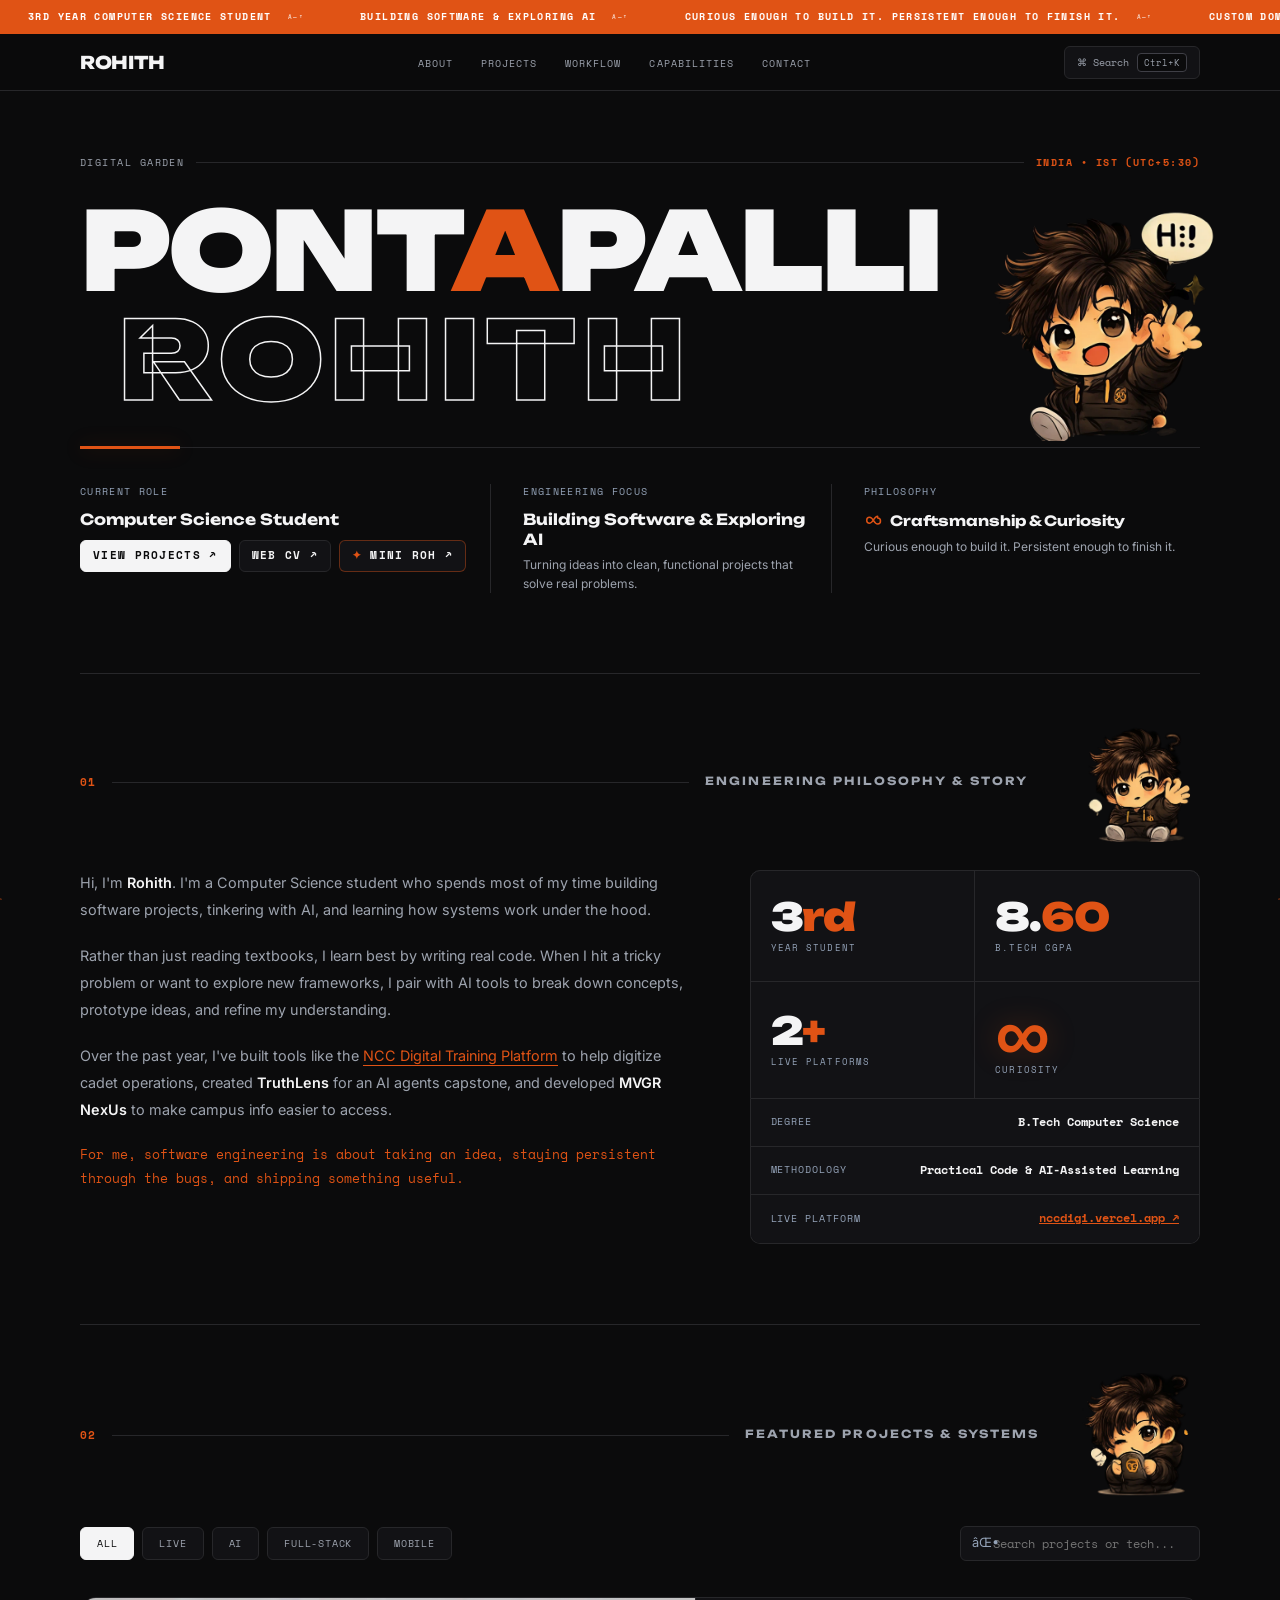
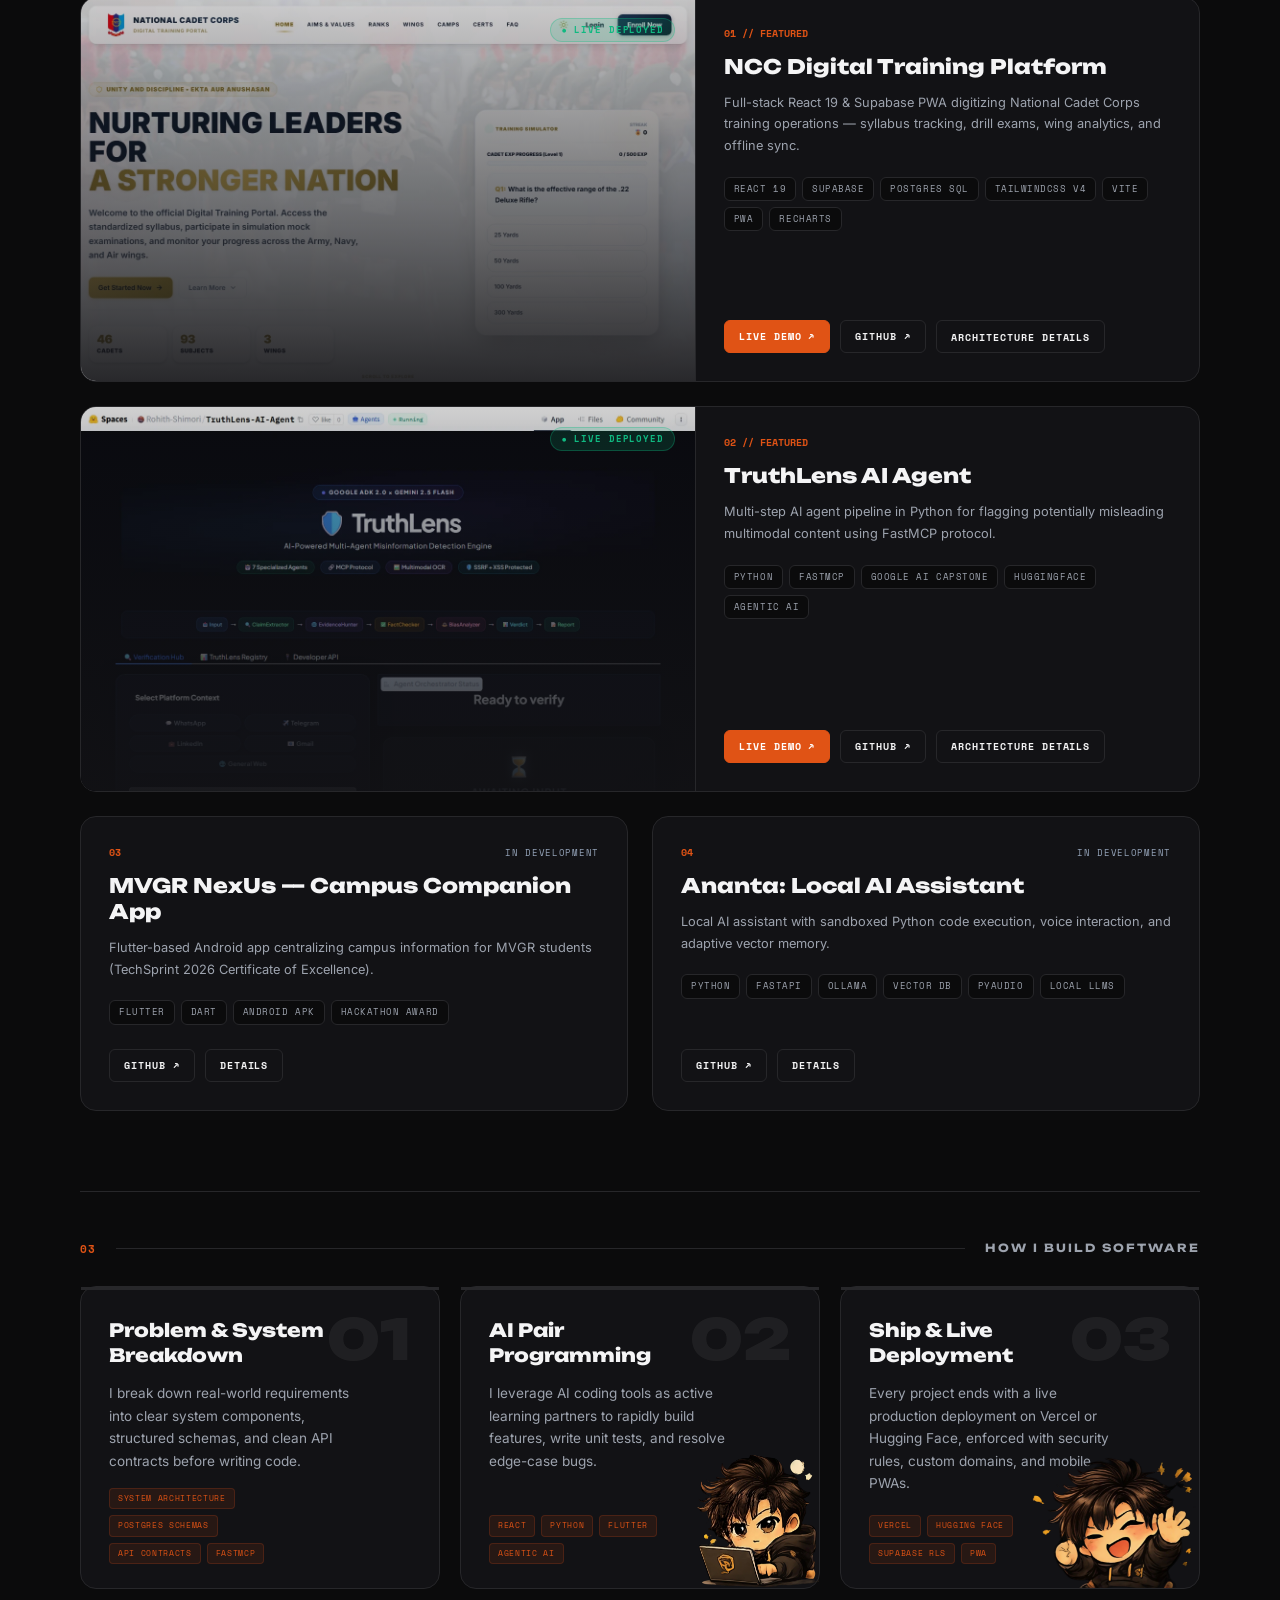
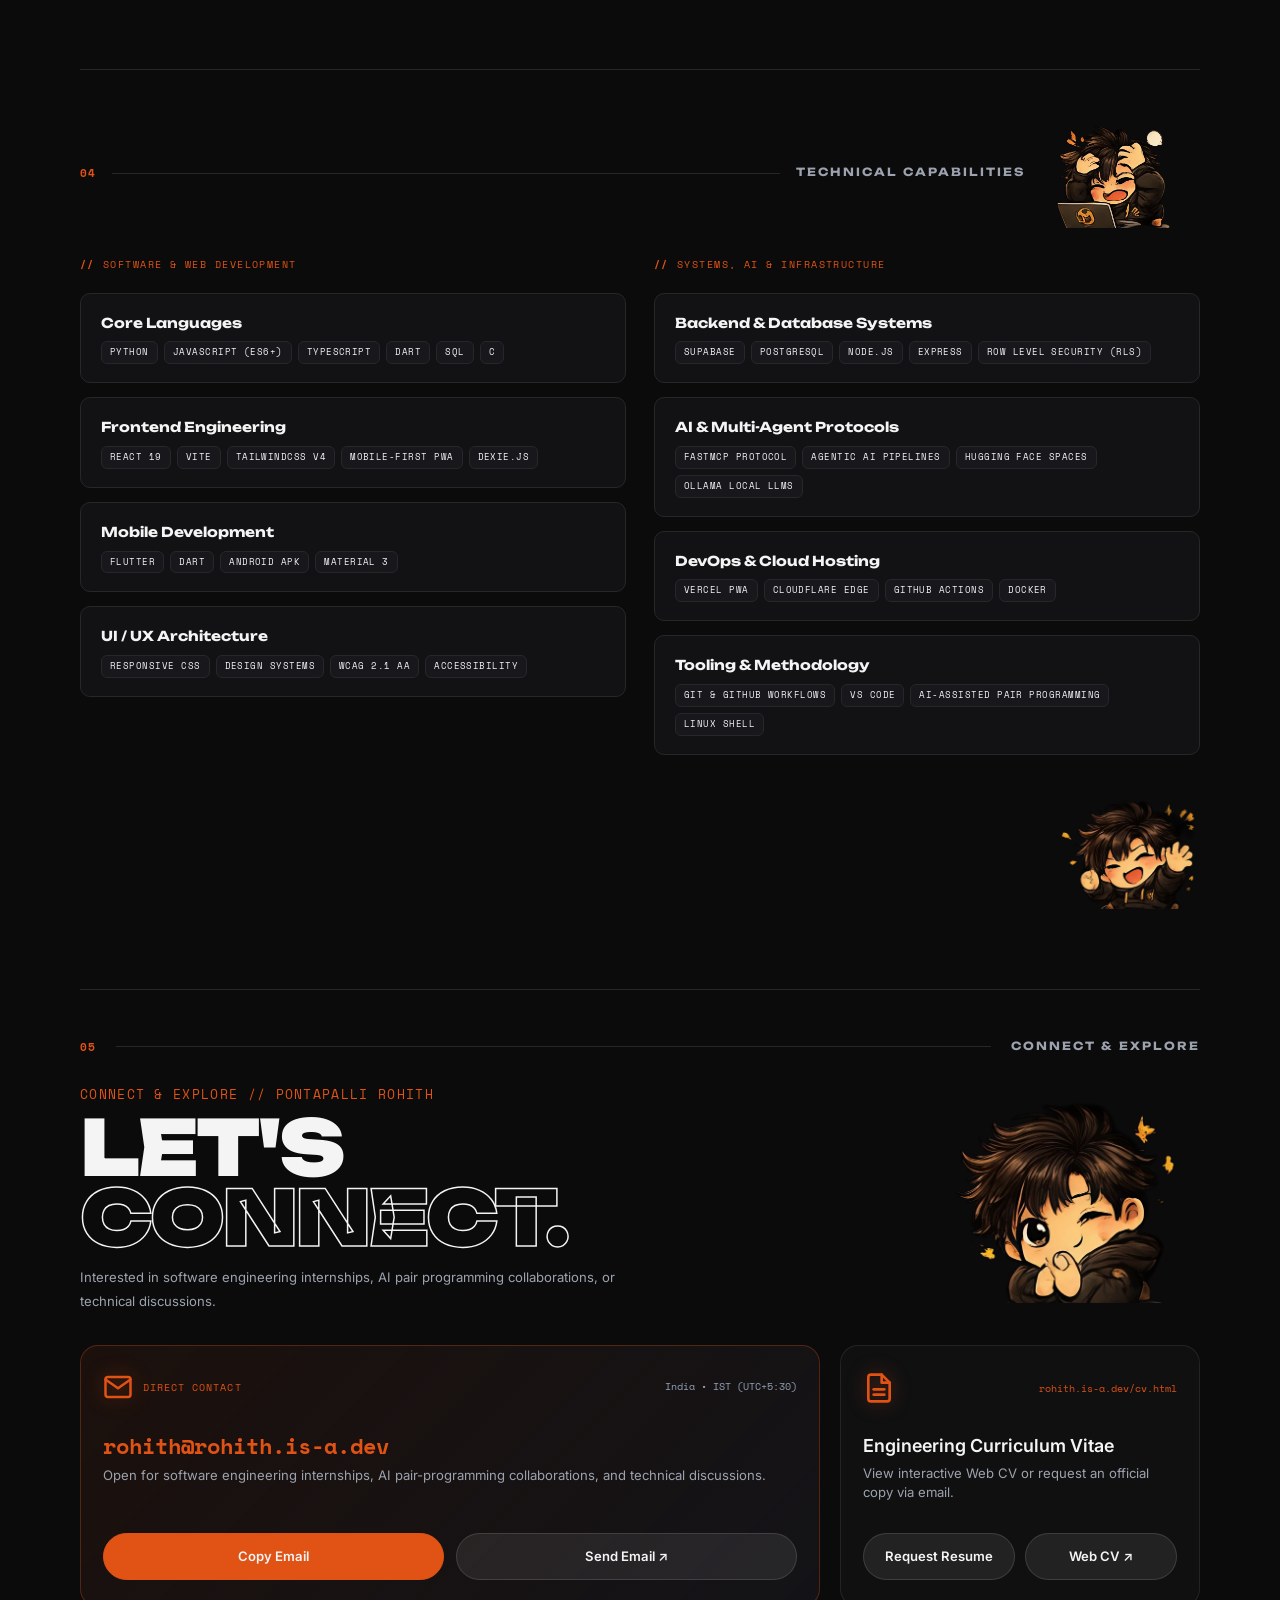
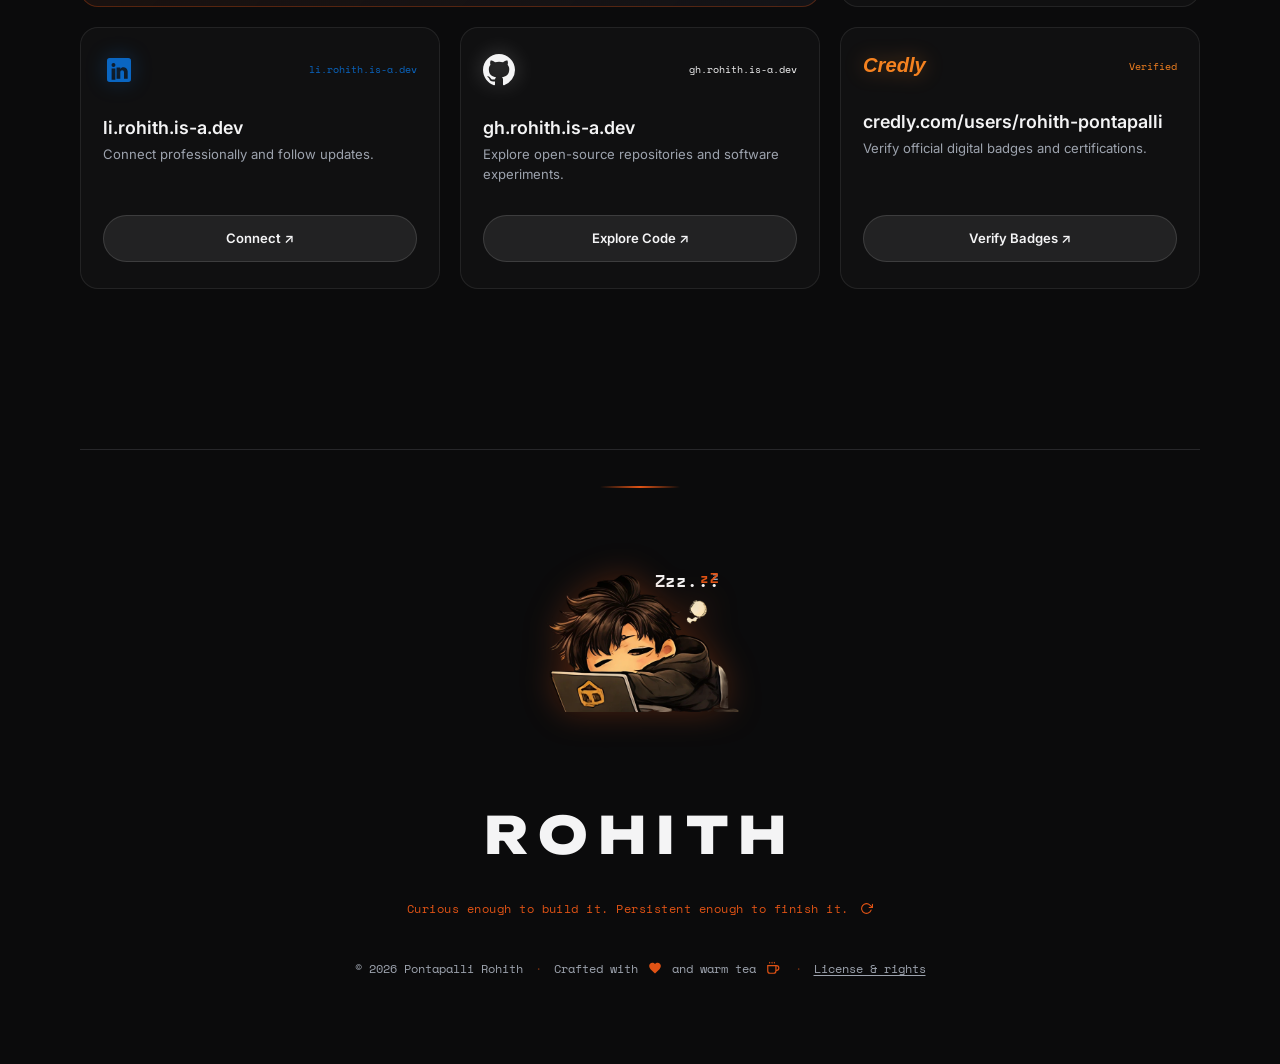
==== index.html @ 211b13d9 "feat(ui): redesign command palette with Mini Roh branding and move AI to dedicated page - Completely" ====
<!DOCTYPE html>
<html lang="en">
<!-- SPDX-License-Identifier: GPL-3.0-or-later -->

<head>
  <meta charset="UTF-8">
  <meta name="viewport" content="width=device-width,initial-scale=1.0">
  <title>Pontapalli Rohith | Software Projects, AI Experiments, and Portfolio</title>
  <meta name="description"
    content="Official portfolio of Pontapalli Rohith featuring software engineering projects, AI experiments, technical workflow, and contact details.">
  <meta name="google-site-verification" content="tt2Q3agziCFtHhbkxJeJkHTHPEvtUf4WTbdHN4Mv_2o" />
  <meta name="author" content="Pontapalli Rohith">
  <meta name="robots" content="index,follow,max-image-preview:large">
  <link rel="canonical" href="https://rohith.is-a.dev/">
  <link rel="alternate" hreflang="en" href="https://rohith.is-a.dev/">
  
  <!-- Open Graph / Social & Search SEO -->
  <meta property="og:type" content="website">
  <meta property="og:url" content="https://rohith.is-a.dev/">
  <meta property="og:title" content="Pontapalli Rohith | Software Projects, AI Experiments, and Portfolio">
  <meta property="og:description" content="Official portfolio of Pontapalli Rohith featuring software engineering projects, AI experiments, technical workflow, and contact details.">
  <meta property="og:image" content="https://rohith.is-a.dev/mascot_wave.png">
  <meta property="og:image:alt" content="Pontapalli Rohith Mascot Waving">
  <meta property="og:image:type" content="image/png">
  <meta property="og:image:secure_url" content="https://rohith.is-a.dev/mascot_wave.png">
  <meta property="og:locale" content="en_US">
  <meta property="og:site_name" content="Pontapalli Rohith">
  <meta name="theme-color" content="#121215">

  <!-- Twitter Card Metadata -->
  <meta name="twitter:card" content="summary_large_image">
  <meta name="twitter:title" content="Pontapalli Rohith | Software Projects, AI Experiments, and Portfolio">
  <meta name="twitter:description" content="Official portfolio of Pontapalli Rohith featuring software engineering projects, AI experiments, technical workflow, and contact details.">
  <meta name="twitter:url" content="https://rohith.is-a.dev/">
  <meta name="twitter:image" content="https://rohith.is-a.dev/mascot_wave.png">
  <meta name="twitter:image:alt" content="Pontapalli Rohith Mascot Waving">

  <!-- Favicons & Touch Icons for Google Search & Browsers -->
  <link rel="shortcut icon" href="https://rohith.is-a.dev/favicon.ico">
  <link rel="icon" type="image/x-icon" href="https://rohith.is-a.dev/favicon.ico">
  <link rel="icon" type="image/png" sizes="48x48" href="https://rohith.is-a.dev/favicon-48x48.png">
  <link rel="icon" type="image/png" sizes="192x192" href="https://rohith.is-a.dev/favicon-192x192.png">
  <link rel="apple-touch-icon" sizes="180x180" href="https://rohith.is-a.dev/favicon-192x192.png">

  <!-- Schema.org JSON-LD WebSite Structured Data for Google Site Name Header -->
  <script type="application/ld+json">
  {
    "@context": "https://schema.org",
    "@type": "WebSite",
    "name": "Pontapalli Rohith",
    "alternateName": ["Rohith", "rohith.is-a.dev", "Rohith Shimori"],
    "url": "https://rohith.is-a.dev/",
    "description": "Official portfolio of Pontapalli Rohith featuring software engineering projects, AI experiments, technical workflow, and contact details.",
    "inLanguage": "en"
  }
  </script>

  <!-- Schema.org JSON-LD Structured Data for Person -->
  <script type="application/ld+json">
  {
    "@context": "https://schema.org",
    "@type": "Person",
    "name": "Pontapalli Rohith",
    "alternateName": ["Rohith", "rohith.is-a.dev", "Rohith Shimori"],
    "url": "https://rohith.is-a.dev/",
    "description": "Computer Science student building software projects, AI experiments, and practical engineering workflows.",
    "image": "https://rohith.is-a.dev/mascot_wave.png",
    "jobTitle": "Computer Science Student",
    "knowsAbout": ["Computer Science", "Artificial Intelligence", "Full-Stack Web Development", "React", "Flutter", "Python"],
    "sameAs": [
      "https://github.com/Rohith-Shimori",
      "https://in.linkedin.com/in/pontapalli-rohith",
      "https://www.credly.com/users/rohith-pontapalli"
    ]
  }
  </script>
  <script type="application/ld+json">
  {
    "@context": "https://schema.org",
    "@type": "WebPage",
    "name": "Pontapalli Rohith Portfolio",
    "url": "https://rohith.is-a.dev/",
    "isPartOf": {
      "@type": "WebSite",
      "url": "https://rohith.is-a.dev/"
    },
    "about": {
      "@type": "Person",
      "name": "Pontapalli Rohith"
    },
    "description": "Portfolio homepage with featured projects, engineering workflow, technical capabilities, and contact links.",
    "inLanguage": "en"
  }
  </script>
  <link rel="icon" type="image/svg+xml"
    href="data:image/svg+xml,%3CSVG xmlns='http://www.w3.org/2000/svg' viewBox='0 0 34 34'%3E%3Crect width='34' height='34' rx='8' fill='%23121215' stroke='%23E05315' stroke-width='1.5'/%3E%3Cpath d='M9 25V9H16.5C18.433 9 20 10.567 20 12.5C20 14.433 18.433 16 16.5 16H9' stroke='%23F4F4F5' stroke-width='2.2' stroke-linecap='round' stroke-linejoin='round'/%3E%3Cpath d='M17 16H21.5C23.433 16 25 17.567 25 19.5C25 21.433 23.433 23 21.5 23H17V25' stroke='%23E05315' stroke-width='2.2' stroke-linecap='round' stroke-linejoin='round'/%3E%3Ccircle cx='24.5' cy='9.5' r='1.5' fill='%23E05315'/%3E%3C/svg%3E">
  <link rel="preconnect" href="https://fonts.googleapis.com">
  <link rel="preconnect" href="https://fonts.gstatic.com" crossorigin>
  <link
    href="https://fonts.googleapis.com/css2?family=Inter:wght@400;600;700&family=Space+Mono:wght@400;700&family=Unbounded:wght@700;800&display=swap"
    rel="stylesheet">
  <link rel="preload" as="image" href="mascot_wave.webp" type="image/webp">
  <link rel="stylesheet" href="css/styles.css">
</head>

<body>

  <!-- MINIMAL LUXURY PRELOADER -->
  <div id="sitePreloader" class="site-preloader" aria-hidden="true">
    <div class="preloader-monolith">
      <div class="preloader-mono-brand">PONTAPALLI ROHITH</div>
      <div class="preloader-laser-track">
        <div class="preloader-laser-bar" id="preloaderBar"></div>
      </div>
      <div class="preloader-mono-stat">
        <span id="preloaderStatusText">SYSTEM INITIALIZING</span>
        <span class="preloader-mono-counter" id="preloaderCounter">00%</span>
      </div>
    </div>
  </div>

  <a href="#main" class="skip-link">Skip to main content</a>
  <canvas id="particles-bg" aria-hidden="true"></canvas>

  <!-- TICKER -->
  <div class="ticker" aria-hidden="true">
    <div class="ticker-track" id="tickerTrack"></div>
  </div>

  <!-- NAV -->
  <nav role="navigation" aria-label="Main navigation">
    <div class="nav-inner">
      <a href="#" class="nav-logo" aria-label="Navigate to top" style="text-decoration:none">
        <span
          style="font-family:var(--display); font-weight:800; font-size:1.1rem; letter-spacing:-0.02em; color:var(--paper)">ROHITH</span>
      </a>
      <ul class="nav-links">
        <li><a href="#about">About</a></li>
        <li><a href="#projects">Projects</a></li>
        <li><a href="#approach">Workflow</a></li>
        <li><a href="#skills">Capabilities</a></li>
        <li><a href="#contact">Contact</a></li>
      </ul>
      <div style="display:flex; align-items:center; gap:8px">
        <button class="cmd-btn" id="cmdToggleBtn" aria-label="Open command palette (Ctrl+K)">
          ⌘ Search <span class="cmd-kbd">Ctrl+K</span>
        </button>
      </div>

    </div>
  </nav>

  <!-- MAIN CONTENT -->
  <main id="main">
    <div class="container">
      <!-- HERO -->
      <section class="hero reveal">
        <div class="hero-tag">
          <span>DIGITAL GARDEN</span>
          <div class="hero-tag-line"></div>
          <span class="hero-tag-end">INDIA • IST (UTC+5:30)</span>
        </div>
        <div class="hero-title-box" style="position:relative">
          <h1 class="hero-main-title">PONT<span class="accent-letter">A</span>PALLI</h1>
          <span class="hero-subtitle-outline">ROHITH</span>
          <!-- ENLARGED ANIMATED MINI ROH MASCOT WITH INTERACTIVE BUBBLE -->
          <div class="mascot-interactive-wrap" style="position:absolute; right:-20px; bottom:-30px; z-index:10">
            <div class="mascot-speech-bubble" id="heroBubble">yo! welcome to my corner of the internet <svg class="b-icon" viewBox="0 0 24 24" fill="none" stroke="var(--accent)" stroke-width="2.2" stroke-linecap="round" stroke-linejoin="round" aria-hidden="true"><path d="M18 11V6a2 2 0 0 0-4 0v5M14 10V4a2 2 0 0 0-4 0v6M10 10.5V3a2 2 0 0 0-4 0v9"/><path d="M18 11a4 4 0 0 1 4 4v2a7 7 0 0 1-7 7h-2a7 7 0 0 1-7-7v-2a4 4 0 0 1 4-4"/></svg></div>
            <img src="mascot_wave.webp" alt="Mini Roh Mascot Waving" class="mascot-interactive" width="235" height="235" loading="eager" fetchpriority="high" style="height:235px; width:auto; animation:floatCute 3.2s ease-in-out infinite" onclick="triggerMascotClick(this, 'heroBubble', 'you clicked me! ask me anything about my code <svg class=\'b-icon\' viewBox=\'0 0 24 24\' fill=\'var(--accent)\' aria-hidden=\'true\'><path d=\'M12 21.35l-1.45-1.32C5.4 15.36 2 12.28 2 8.5 2 5.42 4.42 3 7.5 3c1.74 0 3.41.81 4.5 2.09C13.09 3.81 14.76 3 16.5 3 19.58 3 22 5.42 22 8.5c0 3.78-3.4 6.86-8.55 11.54L12 21.35z\'/></svg>')">
          </div>
        </div>
        <div class="hero-rule"></div>
        <div class="hero-grid">
          <!-- COLUMN 1: CURRENT ROLE & COMPACT 2-CTA HERO ACTIONS -->
          <div class="hero-col" style="display:flex; flex-direction:column; justify-content:space-between">
            <div>
              <div class="hero-col-label">Current Role</div>
              <div class="hero-col-value bold" style="margin-top:4px; font-size:0.95rem; line-height:1.35">Computer Science Student</div>
              <div style="display:flex; align-items:center; gap:8px; margin-top:10px">
                <a href="#projects" class="btn btn-primary" style="padding:6px 12px; font-size:0.68rem; white-space:nowrap; font-weight:700">View Projects ↗</a>
                <a href="cv.html" target="_blank" onclick="window.open('cv.html', 'RohithWebCV'); return false;" class="btn btn-secondary" style="padding:6px 12px; font-size:0.68rem; white-space:nowrap; font-weight:700">Web CV ↗</a>
                <a href="rohith-os.html" class="btn btn-secondary" style="padding:6px 12px; font-size:0.68rem; white-space:nowrap; font-weight:700; border-color:rgba(224,83,21,0.4); color:var(--paper)"><span style="color:var(--accent)">✦</span> Mini Roh ↗</a>
              </div>

            </div>
          </div>

          <!-- COLUMN 2: ENGINEERING FOCUS -->
          <div class="hero-col" style="display:flex; flex-direction:column; justify-content:space-between">
            <div>
              <div class="hero-col-label">Engineering Focus</div>
              <div class="hero-col-value bold" style="margin-top:4px; font-size:0.95rem; line-height:1.35">Building Software &amp; Exploring AI</div>
              <div style="font-size:0.75rem; color:var(--text-muted); margin-top:4px">Turning ideas into clean, functional projects that solve real problems.</div>
            </div>
          </div>

          <!-- COLUMN 3: PHILOSOPHY -->
          <div class="hero-col" style="display:flex; flex-direction:column; justify-content:space-between">
            <div>
              <div class="hero-col-label">Philosophy</div>
              <div style="display:flex; align-items:center; gap:8px; margin-top:4px">
                <svg width="18" height="18" viewBox="0 0 24 24" fill="none" stroke="var(--accent)" stroke-width="2" stroke-linecap="round" stroke-linejoin="round" aria-hidden="true"><path d="M18.178 8c5.096 0 5.096 8 0 8-2.3 0-3.92-2.14-5.36-4.57-1.44-2.43-3.06-4.57-5.36-4.57-5.096 0-5.096 8 0 8 2.3 0 3.92-2.14 5.36-4.57 1.44-2.43 3.06-4.57 5.36-4.57z"/></svg>
                <span style="font-family:var(--display); font-size:0.88rem; font-weight:700; color:var(--paper)">Craftsmanship &amp; Curiosity</span>
              </div>
              <div style="font-size:0.75rem; color:var(--text-muted); line-height:1.45; margin-top:6px">Curious enough to build it. Persistent enough to finish it.</div>
            </div>
          </div>
        </div>
      </section>
    </div>

    <!-- ABOUT SECTION -->
    <div class="container">
      <section id="about">
        <div class="section-head reveal" style="display:flex; align-items:center; justify-content:space-between">
          <div style="display:flex; align-items:center; gap:16px; width:100%">
            <span class="section-num">01</span>
            <div class="section-line"></div>
            <h2 class="section-title">Engineering Philosophy &amp; Story</h2>
          </div>
          <!-- UNBOXED FREE-FLOATING MASCOT: THINKING (INTERACTIVE) -->
          <div class="mascot-interactive-wrap" style="margin-left:16px; flex-shrink:0">
            <div class="mascot-speech-bubble" id="aboutBubble">hmm... how do I make this architecture cleaner? <svg class="b-icon" viewBox="0 0 24 24" fill="none" stroke="var(--accent)" stroke-width="2" stroke-linecap="round" stroke-linejoin="round" aria-hidden="true"><circle cx="12" cy="12" r="10"/><path d="M9.09 9a3 3 0 0 1 5.83 1c0 2-3 3-3 3"/><line x1="12" y1="17" x2="12.01" y2="17"/></svg></div>
            <img src="mascot_thinking.webp" alt="Mini Roh Thinking" class="mascot-interactive" width="120" height="120" loading="lazy" decoding="async"
              style="height:120px; width:auto; animation:floatCute 4s ease-in-out infinite"
              onclick="triggerMascotClick(this, 'aboutBubble', 'wait... I think I just had a breakthrough! <svg class=\'b-icon\' viewBox=\'0 0 24 24\' fill=\'none\' stroke=\'var(--accent)\' stroke-width=\'2\' stroke-linecap=\'round\' stroke-linejoin=\'round\' aria-hidden=\'true\'><path d=\'M9 18h6M10 22h4M15.09 14A6 6 0 0 0 18 9a6 6 0 0 0-12 0 6 6 0 0 0 2.91 5\'/></svg>')">
          </div>
        </div>
        <div class="about-layout">
          <div class="about-bio reveal">
            <p>Hi, I'm <strong>Rohith</strong>. I'm a Computer Science student who spends most of my time building software projects, tinkering with AI, and learning how systems work under the hood.</p>
            <p>Rather than just reading textbooks, I learn best by writing real code. When I hit a tricky problem or want to explore new frameworks, I pair with AI tools to break down concepts, prototype ideas, and refine my understanding.</p>
            <p>Over the past year, I've built tools like the <a href="https://nccdigi.vercel.app" target="_blank" rel="noopener">NCC Digital Training Platform</a> to help digitize cadet operations, created <strong>TruthLens</strong> for an AI agents capstone, and developed <strong>MVGR NexUs</strong> to make campus info easier to access.</p>
            <p style="color:var(--accent); font-family:var(--mono); font-size:0.8rem; margin-top:14px">For me, software engineering is about taking an idea, staying persistent through the bugs, and shipping something useful.</p>
          </div>
          <div class="reveal">
            <div class="stats-card-grid">
              <div class="stat-box">
                <div class="stat-number">3<span class="highlight">rd</span></div>
                <div class="stat-label">Year Student</div>
              </div>
              <div class="stat-box">
                <div class="stat-number">8.<span class="highlight">60</span></div>
                <div class="stat-label">B.Tech CGPA</div>
              </div>
              <div class="stat-box">
                <div class="stat-number">2<span class="highlight">+</span></div>
                <div class="stat-label">Live Platforms</div>
              </div>
              <div class="stat-box">
                <div class="stat-number-infinity">∞</div>
                <div class="stat-label">Curiosity</div>
              </div>
            </div>
            <div class="bio-meta-list">
              <div class="bio-meta-row">
                <span class="bio-meta-key">DEGREE</span>
                <span class="bio-meta-val">B.Tech Computer Science</span>
              </div>
              <div class="bio-meta-row">
                <span class="bio-meta-key">Methodology</span>
                <span class="bio-meta-val">Practical Code &amp; AI-Assisted Learning</span>
              </div>
              <div class="bio-meta-row">
                <span class="bio-meta-key">Live Platform</span>
                <span class="bio-meta-val"><a href="https://nccdigi.vercel.app" target="_blank"
                    rel="noopener">nccdigi.vercel.app ↗</a></span>
              </div>
            </div>
          </div>
        </div>
      </section>
    </div>

    <!-- PROJECTS SECTION -->
    <div class="container">
      <section id="projects">
        <div class="section-head reveal" style="display:flex; align-items:center; justify-content:space-between">
          <div style="display:flex; align-items:center; gap:16px; width:100%">
            <span class="section-num">02</span>
            <div class="section-line"></div>
            <h2 class="section-title">Featured Projects &amp; Systems</h2>
          </div>
          <!-- UNBOXED FREE-FLOATING MASCOT: FOCUS MODE (INTERACTIVE) -->
          <div class="mascot-interactive-wrap" style="flex-shrink:0">
            <div class="mascot-speech-bubble" id="projectsBubble">these projects? yeah, I built those <svg class="b-icon" viewBox="0 0 24 24" fill="none" stroke="var(--accent)" stroke-width="2" stroke-linecap="round" stroke-linejoin="round" aria-hidden="true"><path d="M2 10h20M4 10a4 4 0 0 0 8 0M12 10a4 4 0 0 0 8 0"/><line x1="2" y1="10" x2="4" y2="16"/><line x1="22" y1="10" x2="20" y2="16"/></svg></div>
            <img src="mascot_focus_mode.webp" alt="Mini Roh Focus Mode" class="mascot-interactive" width="125" height="125" loading="lazy" decoding="async"
              style="height:125px; width:auto; animation:floatCute 3.6s ease-in-out infinite"
              onclick="triggerMascotClick(this, 'projectsBubble', 'each one shipped live. no cap. <svg class=\'b-icon\' viewBox=\'0 0 24 24\' fill=\'none\' stroke=\'var(--accent)\' stroke-width=\'2\' stroke-linecap=\'round\' stroke-linejoin=\'round\' aria-hidden=\'true\'><path d=\'M4.5 16.5c-1.5 1.26-2 5-2 5s3.74-.5 5-2c.71-.71.79-1.81.2-2.55L4.5 16.5zM12 15l-3-3m7.5-6.5C18.5 3.5 21 2 21 2s-1.5 2.5-3.5 4.5c-2.3 2.3-5.2 4.2-7 6l-3-3c1.8-1.8 3.7-4.7 6-7z\'/></svg>')">
          </div>
        </div>

        <div class="project-toolbar reveal">
          <div class="filter-pills" id="filterPillsGroup" role="tablist" aria-label="Filter projects"></div>
          <div class="search-box">
            <input type="search" id="projectSearchInput" placeholder="Search projects or tech..."
              aria-label="Search projects">
          </div>
        </div>

        <div class="projects-grid reveal" id="projectsContainer"></div>
        <noscript>
          <div class="projects-grid" aria-label="Project highlights (static fallback)">
            <article class="project-card featured">
              <div class="project-head"><span class="project-type">Featured Project</span></div>
              <h3 class="card-title">NCC Digital Training Platform</h3>
              <p class="card-summary">Progressive web app for cadet attendance, drills, analytics, and operations.</p>
              <div class="card-links">
                <a href="https://nccdigi.vercel.app" target="_blank" rel="noopener noreferrer">Live Demo ↗</a>
              </div>
            </article>
            <article class="project-card">
              <div class="project-head"><span class="project-type">AI Agent Project</span></div>
              <h3 class="card-title">TruthLens</h3>
              <p class="card-summary">FastMCP multi-agent verification assistant for cross-source fact checking.</p>
              <div class="card-links">
                <a href="https://huggingface.co/spaces/Rohith-Shimori/TruthLens-AI-Agent" target="_blank" rel="noopener noreferrer">Live Space ↗</a>
              </div>
            </article>
            <article class="project-card">
              <div class="project-head"><span class="project-type">Mobile App</span></div>
              <h3 class="card-title">MVGR NexUs</h3>
              <p class="card-summary">Flutter app for campus notifications, timetable workflows, and student resources.</p>
              <div class="card-links">
                <a href="https://github.com/Rohith-Shimori/MVGR-NexUs" target="_blank" rel="noopener noreferrer">GitHub ↗</a>
              </div>
            </article>
          </div>
        </noscript>
      </section>
    </div>

    <!-- HOW I BUILD (APPROACH) SECTION -->
    <div class="container">
      <section id="approach">
        <div class="section-head reveal">
          <span class="section-num">03</span>
          <div class="section-line"></div>
          <h2 class="section-title">How I Build Software</h2>
        </div>
        <div class="approach-grid reveal">
          <!-- CARD 01: PROBLEM & SYSTEM BREAKDOWN -->
          <div class="approach-card" style="position:relative; padding:32px 28px 24px; min-height:300px; display:flex; flex-direction:column; justify-content:space-between">
            <div class="approach-num">01</div>
            <div class="approach-content">
              <h3 class="approach-title">Problem &amp; System Breakdown</h3>
              <div class="approach-desc">I break down real-world requirements into clear system components, structured schemas, and clean API contracts before writing code.</div>
            </div>
            <!-- MASCOT ALIGNED 7px OVER RIGHT BORDER WITH BUBBLE -->
            <div class="mascot-interactive-wrap" style="position:absolute; bottom:0; right:-7px; z-index:10">
              <div class="mascot-speech-bubble" id="wf1Bubble" style="bottom:140px; right:10px; left:auto; transform:none">midnight ideas ➔ clean blueprints <svg class="b-icon" viewBox="0 0 24 24" fill="none" stroke="var(--accent)" stroke-width="2" stroke-linecap="round" stroke-linejoin="round" aria-hidden="true"><path d="M12 20h9"/><path d="M16.5 3.5a2.121 2.121 0 0 1 3 3L7 19l-4 1 1-4L16.5 3.5z"/></svg></div>
              <img src="mascot_git_conflict.webp" alt="Mini Roh Architect" class="mascot-interactive" width="145" height="145" loading="lazy" decoding="async" style="height:145px; width:auto; animation:floatCute 3.4s ease-in-out infinite" onclick="triggerMascotClick(this, 'wf1Bubble', 'the schema is perfect. *deletes everything* <svg class=\'b-icon\' viewBox=\'0 0 24 24\' fill=\'none\' stroke=\'var(--accent)\' stroke-width=\'2\' stroke-linecap=\'round\' stroke-linejoin=\'round\' aria-hidden=\'true\'><polyline points=\'3 6 5 6 21 6\'/><path d=\'M19 6v14a2 2 0 0 1-2 2H7a2 2 0 0 1-2-2V6m3 0V4a2 2 0 0 1 2-2h4a2 2 0 0 1 2 2v2\'/></svg>')">
            </div>
            <div class="approach-tags" style="display:flex; flex-wrap:wrap; gap:6px; max-width:58%; margin-top:16px"><span>System Architecture</span><span>Postgres Schemas</span><span>API Contracts</span><span>FastMCP</span></div>
          </div>

          <!-- CARD 02: AI PAIR PROGRAMMING -->
          <div class="approach-card" style="position:relative; padding:32px 28px 24px; min-height:300px; display:flex; flex-direction:column; justify-content:space-between">
            <div class="approach-num">02</div>
            <div class="approach-content">
              <h3 class="approach-title">AI Pair Programming</h3>
              <div class="approach-desc">I leverage AI coding tools as active learning partners to rapidly build features, write unit tests, and resolve edge-case bugs.</div>
            </div>
            <!-- MASCOT ALIGNED AT RIGHT-BOTTOM CORNER WITH BUBBLE -->
            <div class="mascot-interactive-wrap" style="position:absolute; bottom:0; right:0; z-index:10">
              <div class="mascot-speech-bubble" id="wf2Bubble" style="bottom:140px; right:10px; left:auto; transform:none">me &amp; my AI agent ➔ unstoppable team <svg class="b-icon" viewBox="0 0 24 24" fill="none" stroke="var(--accent)" stroke-width="2" stroke-linecap="round" stroke-linejoin="round" aria-hidden="true"><rect x="3" y="11" width="18" height="10" rx="2"/><circle cx="12" cy="5" r="2"/><path d="M12 7v4M8 15h.01M16 15h.01"/></svg></div>
              <img src="mascot_coding.webp" alt="Mini Roh Coding" class="mascot-interactive" width="145" height="145" loading="lazy" decoding="async" style="height:145px; width:auto; animation:floatCute 3.8s ease-in-out infinite" onclick="triggerMascotClick(this, 'wf2Bubble', 'AI wrote 200 lines. I wrote the prompt. teamwork. <svg class=\'b-icon\' viewBox=\'0 0 24 24\' fill=\'var(--accent)\' aria-hidden=\'true\'><polygon points=\'13 2 3 14 12 14 11 22 21 10 12 10 13 2\'/></svg>')">
            </div>
            <div class="approach-tags" style="display:flex; flex-wrap:wrap; gap:6px; max-width:58%; margin-top:16px"><span>React</span><span>Python</span><span>Flutter</span><span>Agentic AI</span></div>
          </div>

          <!-- CARD 03: SHIP & LIVE DEPLOYMENT -->
          <div class="approach-card" style="position:relative; padding:32px 28px 24px; min-height:300px; display:flex; flex-direction:column; justify-content:space-between">
            <div class="approach-num">03</div>
            <div class="approach-content">
              <h3 class="approach-title">Ship &amp; Live Deployment</h3>
              <div class="approach-desc">Every project ends with a live production deployment on Vercel or Hugging Face, enforced with security rules, custom domains, and mobile PWAs.</div>
            </div>
            <!-- MASCOT ALIGNED AT RIGHT-BOTTOM CORNER WITH BUBBLE -->
            <div class="mascot-interactive-wrap" style="position:absolute; bottom:0; right:0; z-index:10">
              <div class="mascot-speech-bubble" id="wf3Bubble" style="bottom:140px; right:10px; left:auto; transform:none">git push ➔ deployed ➔ me happy <svg class="b-icon" viewBox="0 0 24 24" fill="none" stroke="var(--accent)" stroke-width="2.5" aria-hidden="true"><polyline points="20 6 9 17 4 12"/></svg></div>
              <img src="mascot_deploy_success.webp" alt="Mini Roh Deploy Success" class="mascot-interactive" width="145" height="145" loading="lazy" decoding="async" style="height:145px; width:auto; animation:floatCute 3.2s ease-in-out infinite" onclick="triggerMascotClick(this, 'wf3Bubble', 'SHIP IT! *slams deploy button* <svg class=\'b-icon\' viewBox=\'0 0 24 24\' fill=\'var(--accent)\' aria-hidden=\'true\'><path d=\'M12 23c-4.97 0-9-3.58-9-8 0-4.06 3.02-7.5 7-9.5 0 2 2 3.5 3 4 1.5-2.5 1-6 1-6s4 3 4 8c0 1.5-.5 3-1.5 4.5-.5-1.5-1.5-2.5-2.5-3 0 2-1 3.5-2 4z\'/></svg>')">
            </div>
            <div class="approach-tags" style="display:flex; flex-wrap:wrap; gap:6px; max-width:58%; margin-top:16px"><span>Vercel</span><span>Hugging Face</span><span>Supabase RLS</span><span>PWA</span></div>
          </div>
        </div>
      </section>
    </div>

    <!-- SKILLS SECTION -->
    <div class="container">
      <section id="skills">
        <div class="section-head reveal" style="position:relative; display:flex; align-items:center; justify-content:space-between">
          <div style="display:flex; align-items:center; gap:16px; flex:1">
            <span class="section-num">04</span>
            <div class="section-line"></div>
            <h2 class="section-title">Technical Capabilities</h2>
          </div>
          <!-- UNIQUE MASCOT FOR TECHNICAL CAPABILITIES (INTERACTIVE) -->
          <div class="mascot-interactive-wrap" style="flex-shrink:0">
            <div class="mascot-speech-bubble" id="capaBubble">why is there a semicolon missing on line 847... <svg class="b-icon" viewBox="0 0 24 24" fill="none" stroke="var(--accent)" stroke-width="2" stroke-linecap="round" stroke-linejoin="round" aria-hidden="true"><rect x="8" y="6" width="8" height="14" rx="4"/><line x1="6" y1="18" x2="8" y2="16"/><line x1="18" y1="18" x2="16" y2="16"/><line x1="6" y1="11" x2="8" y2="11"/><line x1="18" y1="11" x2="16" y2="11"/><line x1="6" y1="6" x2="8" y2="8"/><line x1="18" y1="6" x2="16" y2="8"/></svg></div>
            <img src="mascot_compiler_error.webp" alt="Mini Roh Debugging" class="mascot-interactive" width="110" height="110" loading="lazy" decoding="async" style="height:110px; width:auto; animation:floatCute 3.6s ease-in-out infinite" onclick="triggerMascotClick(this, 'capaBubble', 'FOUND IT. it was a comma. a COMMA. <svg class=\'b-icon\' viewBox=\'0 0 24 24\' fill=\'none\' stroke=\'var(--accent)\' stroke-width=\'2\' stroke-linecap=\'round\' stroke-linejoin=\'round\' aria-hidden=\'true\'><path d=\'M14.7 6.3a1 1 0 0 0 0 1.4l1.6 1.6a1 1 0 0 0 1.4 0l3.77-3.77a6 6 0 0 1-7.94 7.94l-6.91 6.91a2.12 2.12 0 0 1-3-3l6.91-6.91a6 6 0 0 1 7.94-7.94l-3.76 3.76z\'/></svg>')">
          </div>
        </div>
        
        <!-- CLEAN 2-COLUMN TECHNICAL CAPABILITIES LAYOUT -->
        <div class="skills-columns">
          <div class="reveal">
            <div class="skills-group-title">Software &amp; Web Development</div>
            <div id="skillsColA"></div>
          </div>
          <div class="reveal">
            <div class="skills-group-title">Systems, AI &amp; Infrastructure</div>
            <div id="skillsColB"></div>
          </div>
        </div>

        <!-- NEW: BUG SQUASHED MASCOT (INTERACTIVE) -->
        <div class="reveal" style="display:flex; justify-content:flex-end; margin-top:20px">
          <div class="mascot-interactive-wrap">
            <div class="mascot-speech-bubble" id="bugFoundBubble">AHA! bug squashed! <svg class="b-icon" viewBox="0 0 24 24" fill="none" stroke="var(--accent)" stroke-width="2" aria-hidden="true"><polyline points="20 6 9 17 4 12"/></svg></div>
            <img src="mascot_bug_found.webp" alt="Mini Roh Bug Squashed" class="mascot-interactive" width="120" height="120" loading="lazy" decoding="async" style="height:120px; width:auto; animation:floatCute 3.4s ease-in-out infinite" onclick="triggerMascotClick(this, 'bugFoundBubble', 'zero bugs remaining in production! <svg class=\'b-icon\' viewBox=\'0 0 24 24\' fill=\'var(--accent)\' aria-hidden=\'true\'><path d=\'M12 23c-4.97 0-9-3.58-9-8 0-4.06 3.02-7.5 7-9.5 0 2 2 3.5 3 4 1.5-2.5 1-6 1-6s4 3 4 8c0 1.5-.5 3-1.5 4.5-.5-1.5-1.5-2.5-2.5-3 0 2-1 3.5-2 4z\'/></svg>')">
          </div>
        </div>
      </section>
    </div>

    <!-- CONTACT SECTION -->
    <div class="container">
      <section id="contact">
        <div class="section-head reveal">
          <span class="section-num">05</span>
          <div class="section-line"></div>
          <h2 class="section-title">Connect &amp; Explore</h2>
        </div>

        <div class="reveal"
          style="display:flex; justify-content:space-between; align-items:center; gap:20px; flex-wrap:wrap; margin-bottom: 32px">
          <div>
            <div
              style="font-family:var(--mono); font-size:0.82rem; color:var(--accent); letter-spacing:0.1em; text-transform:uppercase; margin-bottom:8px">
              Connect &amp; Explore // Pontapalli Rohith</div>
            <h2 class="contact-headline" style="margin-bottom:12px">LET'S<span class="outline">CONNECT.</span></h2>
            <p class="contact-sub" style="max-width:580px; margin-bottom:0">Interested in software engineering
              internships, AI pair programming collaborations, or technical discussions.</p>
          </div>

          <!-- ENLARGED CONNECT MASCOT (INTERACTIVE) -->
          <div class="mascot-interactive-wrap" style="margin-left:auto">
            <div class="mascot-speech-bubble" id="connectBubble">let's build something awesome together! <svg class="b-icon" viewBox="0 0 24 24" fill="none" stroke="var(--accent)" stroke-width="2" stroke-linecap="round" stroke-linejoin="round" aria-hidden="true"><path d="M4 4h16c1.1 0 2 .9 2 2v12c0 1.1-.9 2-2 2H4c-1.1 0-2-.9-2-2V6c0-1.1.9-2 2-2z"/><polyline points="22,6 12,13 2,6"/></svg></div>
            <img id="connectFreeMascot" src="mascot_it_works.webp" alt="Mini Roh Free Mascot" class="mascot-interactive" width="210" height="210" loading="lazy" decoding="async"
              style="height:210px; width:auto; animation:floatCute 3.5s ease-in-out infinite"
              onclick="triggerMascotClick(this, 'connectBubble', 'seriously, hit me up. I don\'t bite <svg class=\'b-icon\' viewBox=\'0 0 24 24\' fill=\'var(--accent)\' aria-hidden=\'true\'><path d=\'M12 21.35l-1.45-1.32C5.4 15.36 2 12.28 2 8.5 2 5.42 4.42 3 7.5 3c1.74 0 3.41.81 4.5 2.09C13.09 3.81 14.76 3 16.5 3 19.58 3 22 5.42 22 8.5c0 3.78-3.4 6.86-8.55 11.54L12 21.35z\'/></svg>')">
          </div>
        </div>

        <!-- EXECUTIVE BENTO GRID CONTACT DECK -->
        <div class="bento-contact-grid reveal">

          <!-- CARD 1: HERO PRIMARY EMAIL & AVAILABILITY TILE (2 SPAN) -->
          <div class="bento-contact-card hero-email-card" tabindex="0" role="button" aria-label="Copy email address to clipboard" onclick="copyEmailToClipboard()" onkeydown="if(event.key==='Enter'||event.key===' '){event.preventDefault();copyEmailToClipboard()}">
            <div class="bento-card-top">
              <div style="display:flex; align-items:center; gap:10px">
                <svg width="30" height="30" viewBox="0 0 24 24" fill="none" stroke="#E05315" stroke-width="2"
                  stroke-linecap="round" stroke-linejoin="round" aria-hidden="true"
                  style="filter:drop-shadow(0 0 10px rgba(224,83,21,0.4))">
                  <path d="M4 4h16c1.1 0 2 .9 2 2v12c0 1.1-.9 2-2 2H4c-1.1 0-2-.9-2-2V6c0-1.1.9-2 2-2z" />
                  <polyline points="22,6 12,13 2,6" />
                </svg>
                <span style="font-family:var(--mono); font-size:0.65rem; color:var(--accent); letter-spacing:0.1em; text-transform:uppercase">Direct Contact</span>
              </div>
              <span style="font-family:var(--mono); font-size:0.62rem; color:var(--text-dim)">India • IST (UTC+5:30)</span>
            </div>
            <div class="bento-card-body">
              <div class="bento-card-title" style="font-size:1.35rem; color:var(--accent); font-family:var(--mono)">rohith@rohith.is-a.dev</div>
              <div class="bento-card-desc">Open for software engineering internships, AI pair-programming collaborations, and technical discussions.</div>
            </div>
            <div style="display:flex; gap:12px; flex-wrap:wrap">
              <button class="bento-pill-btn" id="copyEmailBadgeBtn" type="button"
                style="flex:1; background:var(--accent); border-color:var(--accent); color:var(--paper)"
                onclick="event.stopPropagation(); copyEmailToClipboard()">Copy Email</button>
              <a href="mailto:rohith@rohith.is-a.dev" class="bento-pill-btn" style="flex:1"
                onclick="event.stopPropagation()">Send Email ↗</a>
            </div>
          </div>

          <!-- CARD 2: OFFICIAL RESUME / CV TILE (TOP ROW) -->
          <div class="bento-contact-card resume" tabindex="0" role="button" aria-label="Open Web CV" onclick="window.open('https://rohith.is-a.dev/cv.html','_blank')" onkeydown="if(event.key==='Enter'||event.key===' '){event.preventDefault();window.open('https://rohith.is-a.dev/cv.html','_blank')}">
            <div class="bento-card-top">
              <svg width="32" height="32" viewBox="0 0 24 24" fill="none" stroke="#E05315" stroke-width="2"
                stroke-linecap="round" stroke-linejoin="round" aria-hidden="true" style="filter:drop-shadow(0 0 10px rgba(224,83,21,0.4))">
                <path d="M14 2H6a2 2 0 0 0-2 2v16a2 2 0 0 0 2 2h12a2 2 0 0 0 2-2V8z" />
                <polyline points="14 2 14 8 20 8" />
                <line x1="16" y1="13" x2="8" y2="13" />
                <line x1="16" y1="17" x2="8" y2="17" />
              </svg>
              <span style="font-family:var(--mono); font-size:0.6rem; color:var(--accent)">rohith.is-a.dev/cv.html</span>
            </div>
            <div class="bento-card-body">
              <div class="bento-card-title">Engineering Curriculum Vitae</div>
              <div class="bento-card-desc">View interactive Web CV or request an official copy via email.</div>
            </div>
            <div style="display:flex; gap:10px">
              <a href="mailto:rohith@rohith.is-a.dev?subject=Resume%20Request%20-%20Pontapalli%20Rohith" class="bento-pill-btn"
                style="flex:1" onclick="event.stopPropagation()">Request Resume</a>
              <a href="https://rohith.is-a.dev/cv.html" target="_blank" class="bento-pill-btn"
                style="flex:1"
                onclick="event.stopPropagation(); window.open('https://rohith.is-a.dev/cv.html', 'RohithWebCV'); return false;">Web CV ↗</a>
            </div>
          </div>

          <!-- CARD 3: LINKEDIN TILE -->
          <a href="https://li.rohith.is-a.dev" target="_blank" rel="noopener"
            class="bento-contact-card linkedin" aria-label="Visit LinkedIn profile">
            <div class="bento-card-top">
              <svg width="32" height="32" viewBox="0 0 24 24" fill="#0A66C2" aria-hidden="true"
                style="filter:drop-shadow(0 0 10px rgba(10,102,194,0.4))">
                <path
                  d="M19 3a2 2 0 0 1 2 2v14a2 2 0 0 1-2 2H5a2 2 0 0 1-2-2V5a2 2 0 0 1 2-2h14m-.5 15.5v-5.3a3.26 3.26 0 0 0-3.26-3.26c-.85 0-1.84.52-2.28 1.3v-1.11h-2.79v8.37h2.79v-4.93c0-.77.62-1.4 1.39-1.4a1.4 1.4 0 0 1 1.4 1.4v4.93h2.75M6.46 10.9v8.37H9.25V10.9H6.46M7.86 6.72a1.47 1.47 0 1 0 0 2.94 1.47 1.47 0 0 0 0-2.94z" />
              </svg>
              <span style="font-family:var(--mono); font-size:0.6rem; color:#0A66C2">li.rohith.is-a.dev</span>
            </div>
            <div class="bento-card-body">
              <div class="bento-card-title">li.rohith.is-a.dev</div>
              <div class="bento-card-desc">Connect professionally and follow updates.</div>
            </div>
            <div class="bento-pill-btn">Connect ↗</div>
          </a>

          <!-- CARD 4: GITHUB TILE -->
          <a href="https://gh.rohith.is-a.dev" target="_blank" rel="noopener" class="bento-contact-card github" aria-label="Visit GitHub profile">
            <div class="bento-card-top">
              <svg width="32" height="32" viewBox="0 0 24 24" fill="#F4F4F5" aria-hidden="true"
                style="filter:drop-shadow(0 0 10px rgba(244,244,245,0.3))">
                <path
                  d="M12 0C5.37 0 0 5.37 0 12c0 5.31 3.435 9.795 8.205 11.385.6.105.825-.255.825-.57 0-.285-.015-1.23-.015-2.235-3.015.555-3.795-.735-4.035-1.41-.135-.345-.72-1.41-1.23-1.695-.42-.225-1.02-.78-.015-.795.945-.015 1.62.87 1.845 1.23 1.08 1.815 2.805 1.305 3.495.99.105-.78.42-1.305.765-1.605-2.67-.3-5.46-1.335-5.46-5.925 0-1.305.465-2.385 1.23-3.225-.12-.3-.54-1.53.12-3.18 0 0 1.005-.315 3.3 1.23.96-.27 1.98-.405 3-.405s2.04.135 3 .405c2.295-1.56 3.3-1.23 3.3-1.23.66 1.65.24 2.88.12 3.18.765.84 1.23 1.905 1.23 3.225 0 4.605-2.805 5.625-5.475 5.925.435.375.81 1.095.81 2.22 0 1.605-.015 2.895-.015 3.3 0 .315.225.69.825.57A12.02 12.02 0 0024 12c0-6.63-5.37-12-12-12z" />
              </svg>
              <span style="font-family:var(--mono); font-size:0.6rem; color:#F4F4F5">gh.rohith.is-a.dev</span>
            </div>
            <div class="bento-card-body">
              <div class="bento-card-title">gh.rohith.is-a.dev</div>
              <div class="bento-card-desc">Explore open-source repositories and software experiments.</div>
            </div>
            <div class="bento-pill-btn">Explore Code ↗</div>
          </a>

          <!-- CARD 5: OFFICIAL CREDLY CERTIFICATION TILE (BOTTOM ROW) -->
          <a href="https://www.credly.com/users/rohith-pontapalli" target="_blank" rel="noopener"
            class="bento-contact-card credly" aria-label="Verify Credly badges">
            <div class="bento-card-top">
              <svg width="74" height="26" viewBox="0 0 110 36" fill="#F58220" aria-hidden="true"
                style="filter:drop-shadow(0 0 10px rgba(245,130,32,0.4))"><text x="0" y="26"
                  font-family="'Brush Script MT', 'Dancing Script', 'Caveat', cursive, sans-serif" font-size="30"
                  font-weight="700" fill="#F58220" font-style="italic">Credly</text></svg>
              <span style="font-family:var(--mono); font-size:0.6rem; color:#F58220">Verified</span>
            </div>
            <div class="bento-card-body">
              <div class="bento-card-title">credly.com/users/rohith-pontapalli</div>
              <div class="bento-card-desc">Verify official digital badges and certifications.</div>
            </div>
            <div class="bento-pill-btn">Verify Badges ↗</div>
          </a>
        </div>
      </section>
    </div>

    <!-- FOOTER -->
    <div class="container" style="padding-top:80px; padding-bottom:50px">
      <footer style="display:flex; flex-direction:column; align-items:center; text-align:center">
        <!-- THIN TOP LINE -->
        <div style="width:80px; height:2px; background:linear-gradient(90deg, transparent, var(--accent), transparent); margin-bottom:48px; border-radius:2px"></div>

        <!-- SLEEPING MASCOT WITH Zzz -->
        <div class="mascot-interactive-wrap" style="margin-bottom:24px">
          <div class="mascot-speech-bubble" id="footerBubble">5 more minutes... the code can wait... <svg class="b-icon" viewBox="0 0 24 24" fill="none" stroke="var(--accent)" stroke-width="2"><path d="M21 12.79A9 9 0 1 1 11.21 3 7 7 0 0 0 21 12.79z"/></svg></div>
          <div style="position:relative; display:inline-block">
            <span class="zzz-particle zzz-1">z</span>
            <span class="zzz-particle zzz-2">zZ</span>
            <span class="zzz-particle zzz-3">Zzz...</span>
            <img src="mascot_need_sleep.webp" alt="Mini Roh Sleeping" class="mascot-interactive" width="160" height="160" loading="lazy" decoding="async" style="height:160px; width:auto; animation:floatCute 4.2s ease-in-out infinite; filter:drop-shadow(0 0 16px rgba(224,83,21,0.3))" onclick="triggerMascotClick(this, 'footerBubble', 'huh?! oh hi! you scrolled all the way down <svg class=\'b-icon\' viewBox=\'0 0 24 24\' fill=\'var(--accent)\' aria-hidden=\'true\'><path d=\'M12 21.35l-1.45-1.32C5.4 15.36 2 12.28 2 8.5 2 5.42 4.42 3 7.5 3c1.74 0 3.41.81 4.5 2.09C13.09 3.81 14.76 3 16.5 3 19.58 3 22 5.42 22 8.5c0 3.78-3.4 6.86-8.55 11.54L12 21.35z\'/></svg>')">
          </div>
        </div>

        <!-- CLICK COUNTER DISPLAY -->
        <div id="footerClickDisplay" style="font-family:var(--mono); font-size:0.7rem; color:var(--text-muted); margin-bottom:20px; opacity:0; transition:opacity 0.5s ease"></div>

        <!-- BRAND TITLE -->
        <span class="foot-brand" style="font-size:3.2rem; letter-spacing:0.2em; color:var(--paper); font-weight:800; display:block; margin-bottom:6px">ROHITH</span>
        
        <!-- WARM TAGLINE -->
        <div style="font-family:var(--mono); font-size:0.78rem; color:var(--accent); letter-spacing:0.04em; margin-bottom:24px">Curious enough to build it. Persistent enough to finish it. <svg width="13" height="13" viewBox="0 0 24 24" fill="none" stroke="var(--accent)" stroke-width="2" stroke-linecap="round" stroke-linejoin="round" style="vertical-align:-2px; margin-left:4px"><polyline points="23 4 23 10 17 10"/><path d="M20.49 15a9 9 0 1 1-2.12-9.36L23 10"/></svg></div>

        <!-- CREDENTIALS -->
        <div style="display:flex; align-items:center; justify-content:center; flex-wrap:wrap; gap:12px; font-family:var(--mono); font-size:0.75rem; color:var(--text-muted)">
          <span>© 2026 Pontapalli Rohith</span>
          <span style="color:rgba(224,83,21,0.5)">·</span>
          <span>Crafted with <svg class="b-icon" viewBox="0 0 24 24" fill="var(--accent)"><path d="M12 21.35l-1.45-1.32C5.4 15.36 2 12.28 2 8.5 2 5.42 4.42 3 7.5 3c1.74 0 3.41.81 4.5 2.09C13.09 3.81 14.76 3 16.5 3 19.58 3 22 5.42 22 8.5c0 3.78-3.4 6.86-8.55 11.54L12 21.35z"/></svg> and warm tea <svg class="b-icon" viewBox="0 0 24 24" fill="none" stroke="var(--accent)" stroke-width="2"><path d="M17 8h1a4 4 0 0 1 0 8h-1"/><path d="M3 8h14v9a4 4 0 0 1-4 4H7a4 4 0 0 1-4-4V8z"/><path d="M6 2c.5.8.5 1.5 0 2.2M10 2c.5.8.5 1.5 0 2.2M14 2c.5.8.5 1.5 0 2.2"/></svg></span>
          <span style="color:rgba(224,83,21,0.5)">·</span>
          <a href="rights.html" style="color:var(--text-muted); text-decoration:underline; text-underline-offset:2px">License &amp; rights</a>
        </div>
      </footer>
    </div>
  </main>

  <!-- PROJECT DETAIL MODAL -->
  <div class="modal-overlay" id="projectModal" role="dialog" aria-modal="true" aria-label="Project details">
    <div class="modal-content-card" id="modalContentCard">
      <button class="modal-close-btn" id="modalCloseBtn" aria-label="Close modal">×</button>
      <div id="modalCardBody"></div>
    </div>
  </div>

  <!-- COMMAND PALETTE MODAL -->
  <div class="cmd-overlay" id="cmdOverlay" role="dialog" aria-modal="true" aria-label="Command palette">
    <div class="cmd-modal-box">
      <div class="cmd-header">
        <img src="mascot_focus_mode.webp" alt="Mini Roh" class="cmd-mascot-avatar" width="28" height="28">
        <input class="cmd-input-field" id="cmdInputField" placeholder="Search projects, sections, or ask Mini Roh…"
          aria-label="Command search" autocomplete="off">
        <span class="cmd-kbd-hint">ESC</span>
      </div>
      <div class="cmd-items-list" id="cmdItemsList" role="listbox"></div>
      <div class="cmd-footer">
        <span><kbd>↑↓</kbd> navigate</span>
        <span><kbd>↵</kbd> open</span>
        <span><kbd>ESC</kbd> close</span>
      </div>
    </div>
  </div>


  <!-- TOAST WRAPPER -->
  <div class="toast-container" id="toastContainer" aria-live="polite"></div>

  <script defer src="js/app.js"></script>
  <!-- Cloudflare Web Analytics -->

  <script type='module' src='https://static.cloudflareinsights.com/beacon.min.js' data-cf-beacon='{"token": "46a4f5c293a143d29c584cf099ada63a"}'></script>
  <!-- End Cloudflare Web Analytics -->
</body>

</html>
---- css/styles.css ----
/* SPDX-License-Identifier: GPL-3.0-or-later */
:root {
      --bg-dark: #0B0B0C;
      --surface-1: #121215;
      --surface-2: #18181C;
      --surface-3: #222227;
      --paper: #F4F4F5;
      --accent: #E05315;
      --accent-hover: #FF6B26;
      --accent-glow: rgba(224, 83, 21, 0.25);
      --text-muted: #9DA3AE;
      --text-dim: #94A3B8;
      --border: #27272A;
      --border-light: #3F3F46;
      --mono: 'Space Mono', monospace;
      --display: 'Unbounded', sans-serif;
      --sans: 'Inter', sans-serif;
      --radius-sm: 6px;
      --radius-md: 10px;
      --radius-lg: 16px;
    }

    *:focus-visible {
      outline: 2px solid var(--accent);
      outline-offset: 3px;
    }



    *,
    *::before,
    *::after {
      box-sizing: border-box;
      margin: 0;
      padding: 0;
    }

    html {
      scroll-behavior: smooth;
    }
    section, [id] {
      scroll-margin-top: 100px;
    }

    body {
      background: var(--bg-dark);
      color: var(--paper);
      font-family: var(--sans);
      -webkit-font-smoothing: antialiased;
      overflow-x: hidden;
      line-height: 1.6;
    }

    ::selection {
      background: var(--accent);
      color: #fff;
    }

    ::-webkit-scrollbar {
      width: 6px;
    }

    ::-webkit-scrollbar-track {
      background: var(--bg-dark);
    }

    ::-webkit-scrollbar-thumb {
      background: var(--border-light);
      border-radius: 3px;
    }

    ::-webkit-scrollbar-thumb:hover {
      background: var(--accent);
    }

    a {
      color: inherit;
      text-decoration: none;
    }

    img {
      max-width: 100%;
      display: block;
    }

    /* Skip Link */
    .skip-link {
      position: absolute;
      top: -100%;
      left: 16px;
      background: var(--accent);
      color: #fff;
      padding: 8px 16px;
      font-size: 0.75rem;
      z-index: 999;
      border-radius: var(--radius-sm);
      font-family: var(--mono);
    }

    .skip-link:focus {
      top: 12px;
    }

    /* Accessibility: Respect prefers-reduced-motion */
    @media (prefers-reduced-motion: reduce) {
      *, ::before, ::after {
        animation-duration: 0.01ms !important;
        animation-iteration-count: 1 !important;
        transition-duration: 0.01ms !important;
        scroll-behavior: auto !important;
      }
      .mascot-interactive {
        animation: none !important;
      }
      .reveal {
        opacity: 1 !important;
        transform: none !important;
        transition: none !important;
      }
      .ticker-track {
        animation: none !important;
      }
    }

    /* Top Ticker */
    .ticker {
      background: var(--accent);
      height: 34px;
      overflow: hidden;
      display: flex;
      align-items: center;
      position: fixed;
      top: 0;
      left: 0;
      right: 0;
      z-index: 200;
    }

    .ticker-track {
      display: flex;
      animation: tickerScroll 32s linear infinite;
      white-space: nowrap;
    }

    .ticker-track:hover {
      animation-play-state: paused;
    }

    @keyframes tickerScroll {
      to {
        transform: translateX(-50%);
      }
    }

    .ticker span {
      font-family: var(--mono);
      font-size: 0.62rem;
      font-weight: 700;
      letter-spacing: 0.14em;
      text-transform: uppercase;
      color: #fff;
      padding: 0 28px;
      display: inline-flex;
      align-items: center;
      gap: 16px;
    }

    .ticker span::after {
      content: 'â—†';
      font-size: 0.4rem;
      opacity: 0.7;
    }

    /* Navbar */
    nav {
      position: fixed;
      top: 34px;
      left: 0;
      right: 0;
      z-index: 100;
      background: rgba(11, 11, 12, 0.9);
      backdrop-filter: blur(16px);
      border-bottom: 1px solid var(--border);
    }

    .nav-inner {
      max-width: 1200px;
      margin: 0 auto;
      padding: 0 40px;
      height: 56px;
      display: flex;
      align-items: center;
      justify-content: space-between;
    }

    .nav-logo {
      font-family: var(--display);
      font-size: 0.9rem;
      font-weight: 800;
      letter-spacing: 0.05em;
      color: var(--paper);
      display: flex;
      align-items: center;
      gap: 8px;
    }

    .nav-logo-badge {
      font-family: var(--mono);
      font-size: 0.55rem;
      padding: 2px 6px;
      background: rgba(224, 83, 21, 0.15);
      color: var(--accent);
      border: 1px solid rgba(224, 83, 21, 0.3);
      border-radius: 4px;
    }

    .nav-links {
      display: flex;
      gap: 28px;
      list-style: none;
    }

    .nav-links a {
      font-family: var(--mono);
      font-size: 0.65rem;
      letter-spacing: 0.1em;
      text-transform: uppercase;
      color: var(--text-muted);
      transition: color 0.2s;
      padding: 4px 0;
      position: relative;
    }

    .nav-links a:hover {
      color: var(--paper);
    }

    .nav-links a::after {
      content: '';
      position: absolute;
      bottom: 0;
      left: 0;
      right: 0;
      height: 2px;
      background: var(--accent);
      transform: scaleX(0);
      transition: transform 0.2s cubic-bezier(0.16, 1, 0.3, 1);
      transform-origin: right;
    }

    .nav-links a:hover::after {
      transform: scaleX(1);
      transform-origin: left;
    }

    .cmd-btn {
      background: var(--surface-1);
      border: 1px solid var(--border);
      color: var(--text-muted);
      font-family: var(--mono);
      font-size: 0.65rem;
      padding: 6px 12px;
      border-radius: var(--radius-sm);
      cursor: pointer;
      display: flex;
      align-items: center;
      gap: 8px;
      transition: all 0.2s;
    }

    .cmd-btn:hover {
      border-color: var(--accent);
      color: var(--paper);
    }

    .cmd-kbd {
      background: var(--bg-dark);
      border: 1px solid var(--border-light);
      padding: 2px 6px;
      border-radius: 4px;
      font-size: 0.55rem;
      color: var(--text-muted);
    }

    @media (max-width: 768px) {
      .nav-links {
        display: none;
      }

      .cmd-btn .cmd-kbd {
        display: none;
      }
    }

    /* Page Layout Wrapper */
    .container {
      max-width: 1200px;
      margin: 0 auto;
      padding: 0 40px;
    }

    @media (max-width: 640px) {
      .container {
        padding: 0 20px;
      }
    }

    /* Section Header */
    .section-head {
      display: flex;
      align-items: center;
      gap: 20px;
      margin-bottom: 28px;
      padding-top: 48px;
    }

    .section-num {
      font-family: var(--mono);
      font-size: 0.7rem;
      color: var(--accent);
      font-weight: 700;
      letter-spacing: 0.1em;
    }

    .section-line {
      flex: 1;
      height: 1px;
      background: var(--border);
    }

    .section-title {
      font-family: var(--display);
      font-size: 0.7rem;
      font-weight: 700;
      letter-spacing: 0.18em;
      text-transform: uppercase;
      color: var(--text-muted);
    }

    /* HERO SECTION */
    .hero {
      padding: calc(34px + 56px + 64px) 0 80px;
      border-bottom: 1px solid var(--border);
      position: relative;
    }

    .hero-tag {
      display: flex;
      align-items: center;
      gap: 12px;
      margin-bottom: 28px;
      font-family: var(--mono);
      font-size: 0.65rem;
      letter-spacing: 0.14em;
      text-transform: uppercase;
      color: var(--text-muted);
    }

    .hero-dot {
      width: 8px;
      height: 8px;
      border-radius: 50%;
      background: var(--accent);
      box-shadow: 0 0 10px var(--accent);
      flex-shrink: 0;
    }

    .hero-tag-line {
      flex: 1;
      height: 1px;
      background: var(--border);
    }

    .hero-tag-end {
      color: var(--accent);
      font-weight: 700;
    }

    .hero-title-box {
      margin-bottom: 36px;
    }

    h1.hero-main-title {
      font-family: var(--display);
      font-weight: 900;
      font-size: clamp(2.8rem, 8.5vw, 7.5rem);
      line-height: 0.95;
      letter-spacing: -0.03em;
      text-transform: uppercase;
      color: var(--paper);
    }

    h1.hero-main-title .accent-letter {
      color: var(--accent);
    }

    .hero-subtitle-outline {
      display: block;
      font-family: var(--display);
      font-weight: 900;
      font-size: clamp(2.8rem, 8.5vw, 7.5rem);
      line-height: 0.95;
      letter-spacing: 0.05em;
      color: transparent;
      -webkit-text-stroke: 1.5px var(--paper);
      padding-left: clamp(12px, 3vw, 40px);
      margin-top: 6px;
    }

    .hero-rule {
      height: 1px;
      background: var(--border);
      margin: 36px 0;
      position: relative;
    }

    .hero-rule::after {
      content: '';
      position: absolute;
      left: 0;
      top: -1px;
      width: 100px;
      height: 3px;
      background: var(--accent);
      box-shadow: 0 0 20px var(--accent-glow);
    }

    .hero-grid {
      display: grid;
      grid-template-columns: 1fr 1.1fr 1.2fr;
      gap: 32px;
      align-items: stretch;
    }

    .hero-col {
      padding-right: 24px;
      border-right: 1px solid var(--border);
      display: flex;
      flex-direction: column;
      justify-content: space-between;
    }

    .hero-col:last-child {
      border-right: none;
      padding-right: 0;
    }

    .hero-col-label {
      font-family: var(--mono);
      font-size: 0.6rem;
      letter-spacing: 0.14em;
      text-transform: uppercase;
      color: var(--text-dim);
      margin-bottom: 10px;
    }

    .hero-col-value {
      font-size: 0.85rem;
      color: var(--paper);
      line-height: 1.6;
    }

    .hero-col-value.bold {
      font-family: var(--display);
      font-size: 1.05rem;
      font-weight: 700;
      line-height: 1.4;
    }

    .status-pill {
      display: inline-flex;
      align-items: center;
      gap: 8px;
      font-family: var(--mono);
      font-size: 0.75rem;
      color: #10B981;
      white-space: nowrap;
    }

    .status-dot-green {
      width: 8px;
      height: 8px;
      border-radius: 50%;
      background: #10B981;
      box-shadow: 0 0 8px #10B981;
      animation: pulseGreen 2s infinite;
    }

    @keyframes pulseGreen {

      0%,
      100% {
        opacity: 1;
      }

      50% {
        opacity: 0.3;
      }
    }

    .hero-links-list {
      display: flex;
      flex-direction: column;
      gap: 8px;
      margin-top: 4px;
    }

    .hero-links-list a {
      font-family: var(--mono);
      font-size: 0.78rem;
      color: var(--paper);
      text-decoration: underline;
      text-decoration-color: var(--border-light);
      text-underline-offset: 4px;
      transition: all 0.2s;
    }

    .hero-links-list a:hover {
      text-decoration-color: var(--accent);
      color: var(--accent-hover);
    }

    .hero-cta-group {
      display: flex;
      gap: 12px;
      margin-top: 24px;
      flex-wrap: wrap;
    }

    @media (max-width: 840px) {
      .hero-grid {
        grid-template-columns: 1fr;
        gap: 24px;
      }

      .hero-col {
        border-right: none;
        border-bottom: 1px solid var(--border);
        padding-right: 0;
        padding-bottom: 20px;
      }

      .hero-col:last-child {
        border-bottom: none;
      }
    }

    /* =============================================
       WARM & CUTE INTERACTIVE MASCOT TOOLTIPS & ANIMATIONS
    ============================================= */
    .mascot-interactive {
      cursor: pointer;
      pointer-events: auto !important;
      transition: transform 0.3s cubic-bezier(0.34, 1.56, 0.64, 1), filter 0.3s ease;
    }

    .mascot-interactive:hover {
      transform: scale(1.08) translateY(-4px) !important;
      filter: drop-shadow(0 0 18px rgba(224, 83, 21, 0.5)) !important;
    }

    .mascot-interactive:active {
      transform: scale(0.95) !important;
    }

    .mascot-speech-bubble {
      position: absolute;
      bottom: 100%;
      left: 50%;
      transform: translateX(-50%) translateY(4px) scale(0.9);
      opacity: 0;
      pointer-events: none;
      background: rgba(18, 18, 22, 0.88);
      border: 1px solid rgba(224, 83, 21, 0.35);
      color: var(--paper);
      padding: 7px 16px;
      border-radius: 999px; /* Floating organic cloud shape */
      font-family: var(--mono);
      font-size: 0.72rem;
      white-space: nowrap;
      box-shadow: 0 16px 36px rgba(0, 0, 0, 0.65), 0 0 24px rgba(224, 83, 21, 0.22);
      backdrop-filter: blur(16px);
      transition: opacity 0.3s cubic-bezier(0.34, 1.56, 0.64, 1), transform 0.3s cubic-bezier(0.34, 1.56, 0.64, 1);
      z-index: 99;
    }

    .mascot-speech-bubble::after {
      content: '';
      position: absolute;
      top: 100%;
      left: 50%;
      transform: translateX(-50%);
      border-width: 6px 6px 0 6px;
      border-style: solid;
      border-color: rgba(224, 83, 21, 0.5) transparent transparent transparent;
    }

    .b-icon {
      width: 14px;
      height: 14px;
      display: inline-block;
      vertical-align: -2px;
      margin: 0 3px;
      flex-shrink: 0;
    }

    .mascot-interactive-wrap {
      position: relative;
      display: inline-block;
    }

    .mascot-interactive-wrap:hover .mascot-speech-bubble {
      opacity: 1;
      transform: translateX(-50%) translateY(-14px) scale(1);
    }

    @keyframes pulseHeart {
      0%, 100% { transform: scale(1); filter: drop-shadow(0 0 4px rgba(224,83,21,0.4)); }
      50% { transform: scale(1.2); filter: drop-shadow(0 0 12px rgba(224,83,21,0.8)); }
    }

    /* MASCOT EMOTIONAL REACTION ANIMATIONS */
    @keyframes mascotWiggle {
      0% { transform: scale(1) rotate(0deg); }
      25% { transform: scale(1.15) rotate(-8deg); }
      75% { transform: scale(1.15) rotate(8deg); }
      100% { transform: scale(1) rotate(0deg); }
    }

    @keyframes mascotPout {
      0% { transform: scale(1) rotate(0); filter: drop-shadow(0 0 25px rgba(255, 60, 60, 0.9)); }
      20% { transform: scale(0.95, 1.05) rotate(-10deg); }
      40% { transform: scale(1.05, 0.95) rotate(10deg); }
      60% { transform: scale(0.95, 1.05) rotate(-6deg); }
      80% { transform: scale(1.05, 0.95) rotate(6deg); }
      100% { transform: scale(1) rotate(0); filter: drop-shadow(0 0 15px rgba(224, 83, 21, 0.5)); }
    }

    @keyframes mascotPat {
      0% { transform: scale(1) translateY(0); }
      30% { transform: scale(1.1, 0.88) translateY(6px); filter: drop-shadow(0 0 25px rgba(255, 120, 180, 0.9)); }
      60% { transform: scale(0.95, 1.05) translateY(-3px); }
      100% { transform: scale(1) translateY(0); filter: drop-shadow(0 0 15px rgba(224, 83, 21, 0.5)); }
    }

    @keyframes patHeartFloat {
      0% { opacity: 1; transform: translateY(0) scale(0.8); }
      100% { opacity: 0; transform: translateY(-45px) scale(1.3); }
    }

    /* MASCOT CLICK MILESTONE POPUP - HIGH CONTRAST & FREE-FLOATING */
    .mascot-milestone-popup {
      position: fixed;
      top: 50%; left: 50%;
      transform: translate(-50%, -50%) scale(0.7);
      background: none !important;
      border: none !important;
      border-radius: 0 !important;
      padding: 0 !important;
      text-align: center;
      z-index: 10000;
      opacity: 0;
      pointer-events: none;
      box-shadow: none !important;
      backdrop-filter: none !important;
      transition: all 0.45s cubic-bezier(0.34, 1.56, 0.64, 1);
      display: flex;
      flex-direction: column;
      align-items: center;
      justify-content: center;
      gap: 14px;
      width: 90vw;
      max-width: 580px;
    }
    .mascot-milestone-popup.active {
      opacity: 1;
      pointer-events: auto;
      transform: translate(-50%, -50%) scale(1);
    }
    .mascot-milestone-popup img {
      height: 230px !important;
      width: auto;
      animation: floatCute 2.8s ease-in-out infinite;
      filter: drop-shadow(0 20px 40px rgba(0,0,0,0.95)) drop-shadow(0 0 45px rgba(224, 83, 21, 0.9)) !important;
    }
    .mascot-milestone-popup .milestone-title {
      font-family: var(--display);
      font-size: 2.3rem;
      font-weight: 800;
      letter-spacing: -0.02em;
      color: #FFFFFF;
      text-shadow: 0 4px 20px rgba(0,0,0,0.98), 0 0 35px #FF6B2B;
      line-height: 1.1;
    }
    .mascot-milestone-popup .milestone-msg {
      font-family: var(--mono);
      font-size: 1.02rem;
      font-weight: 500;
      color: #FFFFFF;
      line-height: 1.5;
      background: rgba(14, 14, 18, 0.92);
      border: 1px solid rgba(224, 83, 21, 0.55);
      border-radius: 999px;
      padding: 10px 28px;
      backdrop-filter: blur(16px);
      box-shadow: 0 12px 36px rgba(0,0,0,0.85), 0 0 25px rgba(224, 83, 21, 0.3);
      max-width: 520px;
    }
    .mascot-milestone-popup .milestone-counter {
      font-family: var(--mono);
      font-size: 0.76rem;
      font-weight: 600;
      color: #FF9E66;
      background: rgba(22, 22, 28, 0.95);
      border: 1px solid rgba(224, 83, 21, 0.45);
      padding: 5px 18px;
      border-radius: 999px;
      backdrop-filter: blur(12px);
      box-shadow: 0 6px 20px rgba(0,0,0,0.7);
    }

    @keyframes confettiBurst {
      0% { opacity: 1; transform: translateY(0) rotate(0deg); }
      100% { opacity: 0; transform: translateY(-120px) rotate(720deg); }
    }

    /* BUTTON STYLES */
    .btn {
      font-family: var(--mono);
      font-size: 0.65rem;
      font-weight: 700;
      letter-spacing: 0.12em;
      text-transform: uppercase;
      padding: 12px 20px;
      border-radius: var(--radius-sm);
      cursor: pointer;
      transition: all 0.2s cubic-bezier(0.16, 1, 0.3, 1);
      display: inline-flex;
      align-items: center;
      justify-content: center;
      gap: 8px;
      border: 1px solid transparent;
      text-decoration: none;
    }

    .btn-primary {
      background: var(--paper);
      color: var(--bg-dark);
      border-color: var(--paper);
    }

    .btn-primary:hover {
      background: var(--accent);
      color: #fff;
      border-color: var(--accent);
      box-shadow: 0 0 24px var(--accent-glow);
      transform: translateY(-2px);
    }

    .btn-secondary {
      background: var(--surface-1);
      color: var(--paper);
      border-color: var(--border);
    }

    .btn-secondary:hover {
      border-color: var(--paper);
      background: var(--surface-2);
      transform: translateY(-2px);
    }

    /* REVEAL ANIMATION */
    .reveal {
      opacity: 0;
      transform: translateY(20px);
      transition: opacity 0.6s ease, transform 0.6s ease;
    }

    .reveal.in {
      opacity: 1;
      transform: translateY(0);
    }

    @media (prefers-reduced-motion: reduce) {
      .reveal {
        opacity: 1;
        transform: none;
        transition: none;
      }

      .ticker-track {
        animation: none;
      }
    }

    /* ABOUT SECTION */
    #about {
      border-bottom: 1px solid var(--border);
      padding-bottom: 80px;
    }

    .about-layout {
      display: grid;
      grid-template-columns: 1.15fr 0.85fr;
      gap: 60px;
      align-items: start;
    }

    .about-bio p {
      font-size: 0.9rem;
      line-height: 1.85;
      color: var(--text-muted);
      margin-bottom: 20px;
    }

    .about-bio p strong {
      color: var(--paper);
      font-weight: 600;
    }

    .about-bio p a {
      color: var(--accent);
      text-decoration: underline;
      text-underline-offset: 4px;
    }

    .stats-card-grid {
      display: grid;
      grid-template-columns: 1fr 1fr;
      gap: 1px;
      background: var(--border);
      border: 1px solid var(--border);
      border-radius: var(--radius-md) var(--radius-md) 0 0;
      overflow: hidden;
    }

    .stat-box {
      background: var(--surface-1);
      padding: 22px 20px;
      display: flex;
      flex-direction: column;
      justify-content: center;
      align-items: flex-start;
      min-height: 110px;
      transition: background 0.2s;
    }

    .stat-box:hover {
      background: var(--surface-2);
    }

    .stat-number {
      font-family: var(--display);
      font-weight: 900;
      font-size: 2.4rem;
      line-height: 1;
      letter-spacing: -0.03em;
      margin-bottom: 6px;
      color: var(--paper);
    }

    .stat-number .highlight {
      color: var(--accent);
    }

    .stat-number-infinity {
      font-family: var(--display);
      font-size: 4.8rem;
      font-weight: 900;
      line-height: 0.75;
      color: var(--accent);
      text-shadow: 0 0 30px var(--accent-glow);
      margin-bottom: 2px;
    }

    .infinity-symbol-badge {
      font-family: var(--display);
      font-size: 2.8rem;
      font-weight: 900;
      line-height: 1;
      color: var(--accent);
      text-shadow: 0 0 24px var(--accent-glow);
      display: inline-block;
      margin-bottom: 8px;
    }

    .stat-label {
      font-family: var(--mono);
      font-size: 0.58rem;
      letter-spacing: 0.12em;
      text-transform: uppercase;
      color: var(--text-dim);
      line-height: 1.3;
    }

    .bio-meta-list {
      border: 1px solid var(--border);
      border-top: none;
      border-radius: 0 0 var(--radius-md) var(--radius-md);
      overflow: hidden;
    }

    .bio-meta-row {
      background: var(--surface-1);
      border-bottom: 1px solid var(--border);
      padding: 14px 20px;
      display: flex;
      justify-content: space-between;
      align-items: center;
      gap: 16px;
      min-height: 48px;
    }

    .bio-meta-row:last-child {
      border-bottom: none;
    }

    .bio-meta-key {
      color: var(--text-dim);
      text-transform: uppercase;
      font-family: var(--mono);
      font-size: 0.62rem;
      letter-spacing: 0.1em;
      flex-shrink: 0;
      line-height: 1.2;
    }

    .bio-meta-val {
      color: var(--paper);
      font-family: var(--mono);
      font-size: 0.72rem;
      font-weight: 600;
      text-align: right;
      line-height: 1.3;
    }

    .bio-meta-val a {
      color: var(--accent);
      text-decoration: underline;
    }

    @media (max-width: 840px) {
      .about-layout {
        grid-template-columns: 1fr;
        gap: 40px;
      }
    }

    /* PROJECTS SECTION */
    #projects {
      border-bottom: 1px solid var(--border);
      padding-bottom: 80px;
    }

    .project-toolbar {
      display: flex;
      justify-content: space-between;
      align-items: center;
      gap: 16px;
      margin-bottom: 36px;
      flex-wrap: wrap;
    }

    .filter-pills {
      display: flex;
      gap: 8px;
      flex-wrap: wrap;
    }

    .filter-btn {
      background: var(--surface-1);
      border: 1px solid var(--border);
      color: var(--text-muted);
      font-family: var(--mono);
      font-size: 0.62rem;
      letter-spacing: 0.08em;
      text-transform: uppercase;
      padding: 8px 16px;
      border-radius: var(--radius-sm);
      cursor: pointer;
      transition: all 0.2s;
    }

    .filter-btn:hover,
    .filter-btn.active {
      background: var(--paper);
      color: var(--bg-dark);
      border-color: var(--paper);
    }

    .search-box {
      position: relative;
    }

    .search-box input {
      background: var(--surface-1);
      border: 1px solid var(--border);
      border-radius: var(--radius-sm);
      color: var(--paper);
      font-family: var(--mono);
      font-size: 0.72rem;
      padding: 8px 14px 8px 32px;
      outline: none;
      width: 240px;
      transition: border-color 0.2s;
    }

    .search-box input:focus {
      border-color: var(--accent);
    }

    .search-box::before {
      content: 'âŒ•';
      position: absolute;
      left: 12px;
      top: 50%;
      transform: translateY(-50%);
      font-size: 0.8rem;
      color: var(--text-dim);
      pointer-events: none;
    }

    /* Project Cards Grid */
    .projects-grid {
      display: grid;
      grid-template-columns: 1fr 1fr;
      gap: 24px;
    }

    .projects-grid:empty::after {
      content: 'No projects found matching criteria.';
      grid-column: 1 / -1;
      text-align: center;
      padding: 60px;
      color: var(--text-dim);
      font-family: var(--mono);
      font-size: 0.8rem;
    }

    .project-card {
      background: var(--surface-1);
      border: 1px solid var(--border);
      border-radius: var(--radius-lg);
      overflow: hidden;
      cursor: pointer;
      transition: border-color 0.25s, transform 0.25s, box-shadow 0.25s, opacity 0.3s;
      display: flex;
      flex-direction: column;
      position: relative;
    }

    .project-card:hover {
      border-color: var(--border-light);
      transform: translateY(-4px);
      box-shadow: 0 16px 40px rgba(0, 0, 0, 0.6);
    }

    .project-card:focus-visible {
      outline: 2px solid var(--accent);
      outline-offset: 4px;
    }

    /* Featured Card (Full Span) */
    .project-card.featured {
      grid-column: 1 / -1;
      display: grid;
      grid-template-columns: 1.1fr 0.9fr;
    }

    .card-cover {
      width: 100%;
      height: 100%;
      min-height: 280px;
      position: relative;
      overflow: hidden;
      background: var(--bg-dark);
      border-right: 1px solid var(--border);
    }

    .card-cover img {
      width: 100%;
      height: 100%;
      object-fit: cover;
      object-position: top center;
      transition: transform 0.5s ease;
    }

    .project-card:hover .card-cover img {
      transform: scale(1.04);
    }

    .card-cover-overlay {
      position: absolute;
      inset: 0;
      background: linear-gradient(180deg, rgba(18, 18, 21, 0.2) 0%, rgba(18, 18, 21, 0.9) 100%);
      display: flex;
      flex-direction: column;
      justify-content: space-between;
      padding: 20px;
    }

    .card-live-badge {
      align-self: flex-end;
      display: inline-flex;
      align-items: center;
      gap: 6px;
      font-family: var(--mono);
      font-size: 0.55rem;
      font-weight: 700;
      letter-spacing: 0.1em;
      text-transform: uppercase;
      color: #10B981;
      background: rgba(16, 185, 129, 0.15);
      border: 1px solid rgba(16, 185, 129, 0.3);
      padding: 4px 10px;
      border-radius: 12px;
    }

    .card-content {
      padding: 28px;
      display: flex;
      flex-direction: column;
      justify-content: space-between;
    }

    .card-meta-top {
      display: flex;
      justify-content: space-between;
      align-items: center;
      margin-bottom: 12px;
    }

    .card-number {
      font-family: var(--mono);
      font-size: 0.62rem;
      color: var(--accent);
      font-weight: 700;
    }

    .card-status-text {
      font-family: var(--mono);
      font-size: 0.55rem;
      text-transform: uppercase;
      color: var(--text-dim);
      letter-spacing: 0.08em;
    }

    .card-title {
      font-family: var(--display);
      font-size: 1.25rem;
      font-weight: 800;
      line-height: 1.3;
      margin-bottom: 12px;
      color: var(--paper);
      transition: color 0.2s;
    }

    .project-card:hover .card-title {
      color: var(--accent-hover);
    }

    .card-desc {
      font-size: 0.8rem;
      color: var(--text-muted);
      line-height: 1.7;
      margin-bottom: 20px;
    }

    .card-tags-list {
      display: flex;
      flex-wrap: wrap;
      gap: 6px;
      margin-bottom: 24px;
    }

    .card-tag {
      font-family: var(--mono);
      font-size: 0.55rem;
      letter-spacing: 0.06em;
      text-transform: uppercase;
      color: var(--text-muted);
      background: var(--bg-dark);
      border: 1px solid var(--border);
      padding: 4px 9px;
      border-radius: var(--radius-sm);
      transition: all 0.2s;
    }

    .project-card:hover .card-tag {
      border-color: var(--border-light);
      color: var(--paper);
    }

    .card-actions {
      display: flex;
      gap: 10px;
      flex-wrap: wrap;
    }

    .card-btn {
      font-family: var(--mono);
      font-size: 0.6rem;
      font-weight: 700;
      letter-spacing: 0.1em;
      text-transform: uppercase;
      padding: 8px 14px;
      border-radius: var(--radius-sm);
      border: 1px solid var(--border);
      background: transparent;
      color: var(--paper);
      cursor: pointer;
      transition: all 0.2s;
      display: inline-flex;
      align-items: center;
      gap: 6px;
      text-decoration: none;
    }

    .card-btn:hover {
      border-color: var(--paper);
      background: rgba(255, 255, 255, 0.06);
    }

    .card-btn.btn-accent {
      background: var(--accent);
      border-color: var(--accent);
      color: #fff;
    }

    .card-btn.btn-accent:hover {
      background: var(--accent-hover);
      box-shadow: 0 0 16px var(--accent-glow);
    }

    @media (max-width: 840px) {
      .projects-grid {
        grid-template-columns: 1fr;
      }

      .project-card.featured {
        grid-template-columns: 1fr;
      }

      .card-cover {
        border-right: none;
        border-bottom: 1px solid var(--border);
        min-height: 220px;
      }
    }

    /* HOW I BUILD (APPROACH) SECTION */
    #approach {
      border-bottom: 1px solid var(--border);
      padding-bottom: 80px;
    }

    .approach-grid {
      display: grid;
      grid-template-columns: repeat(3, 1fr);
      gap: 20px;
    }

    .approach-card {
      position: relative;
      background: var(--surface-1);
      border: 1px solid var(--border);
      border-radius: 16px;
      padding: 36px 30px 28px;
      min-height: 320px;
      display: flex;
      flex-direction: column;
      justify-content: space-between;
      transition: all 0.3s cubic-bezier(0.16, 1, 0.3, 1);
      overflow: visible;
    }

    .approach-card:hover {
      border-color: rgba(224, 83, 21, 0.4);
      box-shadow: 0 16px 40px rgba(0, 0, 0, 0.5);
      transform: translateY(-4px);
    }

    .approach-card::before {
      content: '';
      position: absolute;
      top: 0;
      left: 0;
      right: 0;
      height: 3px;
      background: var(--border);
      transition: background 0.3s;
    }

    .approach-card:hover::before {
      background: var(--accent);
    }

    .approach-num {
      font-family: var(--display);
      font-weight: 900;
      font-size: 3.5rem;
      line-height: 1;
      color: rgba(255, 255, 255, 0.06);
      position: absolute;
      top: 24px;
      right: 28px;
      pointer-events: none;
      user-select: none;
      z-index: 1;
    }

    .approach-content {
      width: 100%;
      position: relative;
      z-index: 2;
    }

    .approach-title {
      font-family: var(--display);
      font-size: 1.15rem;
      font-weight: 800;
      margin-top: 0;
      margin-bottom: 14px;
      color: var(--paper);
      line-height: 1.35;
      padding-right: 80px; /* Safe distance from the top-right digit */
    }

    .approach-desc {
      font-size: 0.85rem;
      color: var(--text-muted);
      line-height: 1.65;
      max-width: 82%; /* Fills the empty middle space gracefully */
    }

    .approach-tags {
      display: flex;
      flex-wrap: wrap;
      gap: 6px;
      max-width: 62%;
      margin-top: 24px;
      position: relative;
      z-index: 2;
    }

    .approach-tags span {
      font-family: var(--mono);
      font-size: 0.52rem;
      letter-spacing: 0.08em;
      text-transform: uppercase;
      color: var(--accent);
      background: rgba(224, 83, 21, 0.1);
      border: 1px solid rgba(224, 83, 21, 0.2);
      padding: 3px 8px;
      border-radius: 4px;
    }

    @media (max-width: 840px) {
      .approach-grid {
        grid-template-columns: 1fr;
      }
    }

    /* SKILLS SECTION - 7 NATURAL DOMAIN GROUPS */
    #skills {
      border-bottom: 1px solid var(--border);
      padding-bottom: 80px;
    }

    .skills-categories-grid {
      display: grid;
      grid-template-columns: repeat(auto-fit, minmax(260px, 1fr));
      gap: 20px;
    }

    .skill-domain-card {
      background: var(--surface-1);
      border: 1px solid var(--border);
      border-radius: var(--radius-md);
      padding: 22px;
      display: flex;
      flex-direction: column;
      justify-content: space-between;
      transition: border-color 0.25s ease, transform 0.25s ease, box-shadow 0.25s ease;
    }

    .skill-domain-card:hover {
      border-color: var(--accent);
      transform: translateY(-3px);
      box-shadow: 0 10px 24px rgba(0, 0, 0, 0.3);
    }

    .skill-domain-header {
      display: flex;
      align-items: center;
      gap: 10px;
      margin-bottom: 14px;
    }

    .skill-domain-icon {
      font-size: 1.1rem;
      line-height: 1;
    }

    .skill-domain-title {
      font-family: var(--display);
      font-size: 0.85rem;
      font-weight: 700;
      color: var(--paper);
      letter-spacing: -0.01em;
    }

    .skill-pills-wrap {
      display: flex;
      flex-wrap: wrap;
      gap: 8px;
    }

    .skill-tag-pill {
      font-family: var(--mono);
      font-size: 0.62rem;
      letter-spacing: 0.05em;
      color: var(--paper);
      background: var(--surface-2);
      border: 1px solid var(--border-light);
      padding: 5px 10px;
      border-radius: var(--radius-sm);
      transition: all 0.2s ease;
    }

    .skill-domain-card:hover .skill-tag-pill {
      border-color: var(--accent);
      color: var(--accent-hover);
    }

    .skills-columns {
      display: grid;
      grid-template-columns: 1fr 1fr;
      gap: 28px;
    }

    .skills-group-title {
      font-family: var(--mono);
      font-size: 0.65rem;
      letter-spacing: 0.14em;
      text-transform: uppercase;
      color: var(--accent);
      margin-bottom: 20px;
      display: flex;
      align-items: center;
      gap: 8px;
    }

    .skills-group-title::before {
      content: '//';
      color: var(--accent);
      font-weight: 700;
    }

    .skill-row {
      background: var(--surface-1);
      border: 1px solid var(--border);
      border-radius: var(--radius-md);
      padding: 18px 20px;
      margin-bottom: 14px;
      cursor: pointer;
      transition: all 0.25s cubic-bezier(0.16, 1, 0.3, 1);
      display: flex;
      flex-direction: column;
      gap: 8px;
    }

    .skill-row:hover {
      background: var(--surface-2);
      border-color: var(--accent);
      transform: translateX(4px);
      box-shadow: 0 8px 24px rgba(224, 83, 21, 0.15);
    }

    .skill-row.highlighted {
      background: rgba(224, 83, 21, 0.12);
      border-color: var(--accent);
      box-shadow: 0 0 0 2px var(--accent), 0 10px 28px rgba(224, 83, 21, 0.25);
    }

    .skill-row .card-tag {
      font-family: var(--mono);
      font-size: 0.6rem;
      letter-spacing: 0.05em;
      color: var(--paper);
      background: var(--bg-dark);
      border: 1px solid var(--border);
      padding: 4px 10px;
      border-radius: var(--radius-sm);
      transition: all 0.2s ease;
    }

    .skill-row:hover .card-tag {
      border-color: var(--accent);
      color: var(--accent-hover);
    }

    .skill-name {
      font-family: var(--display);
      font-size: 0.88rem;
      font-weight: 700;
      color: var(--paper);
    }

    .skill-meta {
      display: flex;
      align-items: center;
      gap: 12px;
      flex-shrink: 0;
    }

    .skill-badge {
      font-family: var(--mono);
      font-size: 0.55rem;
      letter-spacing: 0.1em;
      text-transform: uppercase;
      color: var(--accent);
    }

    .skill-bar-track {
      width: 80px;
      height: 4px;
      background: var(--border);
      border-radius: 2px;
      overflow: hidden;
      position: relative;
    }

    .skill-bar-fill {
      position: absolute;
      left: 0;
      top: 0;
      bottom: 0;
      background: var(--paper);
      transform: scaleX(0);
      transform-origin: left;
      transition: transform 1s cubic-bezier(0.16, 1, 0.3, 1);
    }

    .skill-bar-fill.active {
      transform: scaleX(1);
    }

    @media (max-width: 768px) {
      .skills-columns {
        grid-template-columns: 1fr;
        gap: 36px;
      }
    }

    /* CERTIFICATIONS & HONORS SECTION */
    #certs {
      border-bottom: 1px solid var(--border);
      padding-bottom: 80px;
    }

    .certs-grid {
      display: grid;
      grid-template-columns: 1fr 1fr;
      gap: 20px;
    }

    .cert-card {
      background: var(--surface-1);
      border: 1px solid var(--border);
      border-radius: var(--radius-md);
      padding: 20px;
      transition: all 0.2s ease;
      display: flex;
      flex-direction: column;
      justify-content: space-between;
    }

    .cert-card:hover {
      border-color: var(--accent);
      transform: translateY(-2px);
    }

    .cert-header {
      display: flex;
      justify-content: space-between;
      align-items: flex-start;
      gap: 10px;
      margin-bottom: 8px;
    }

    .cert-title {
      font-family: var(--display);
      font-size: 0.85rem;
      font-weight: 700;
      color: var(--paper);
      line-height: 1.3;
    }

    .cert-issuer {
      font-family: var(--mono);
      font-size: 0.6rem;
      color: var(--accent);
      letter-spacing: 0.08em;
      text-transform: uppercase;
      margin-bottom: 6px;
    }

    .cert-desc {
      font-size: 0.75rem;
      color: var(--text-muted);
      line-height: 1.6;
    }

    .cert-date {
      font-family: var(--mono);
      font-size: 0.55rem;
      color: var(--text-dim);
      border: 1px solid var(--border);
      padding: 2px 6px;
      border-radius: 4px;
      flex-shrink: 0;
    }

    @media (max-width: 768px) {
      .certs-grid {
        grid-template-columns: 1fr;
      }
    }

    /* CONTACT SECTION */
    #contact {
      padding-bottom: 80px;
    }

    .contact-layout {
      display: grid;
      grid-template-columns: 1.2fr 0.85fr;
      gap: 32px;
      align-items: stretch;
    }

    .contact-headline {
      font-family: var(--display);
      font-weight: 900;
      font-size: clamp(2.8rem, 6vw, 5.2rem);
      line-height: 0.92;
      letter-spacing: -0.04em;
      text-transform: uppercase;
      margin-bottom: 24px;
    }

    .contact-headline .outline {
      display: block;
      color: transparent;
      -webkit-text-stroke: 1.5px var(--paper);
    }

    .contact-sub {
      font-size: 0.82rem;
      color: var(--text-muted);
      line-height: 1.8;
      margin-bottom: 28px;
    }

    .contact-links-stack {
      display: flex;
      flex-direction: column;
    }

    .contact-link-item {
      display: flex;
      align-items: center;
      justify-content: space-between;
      padding: 18px 0;
      border-bottom: 1px solid var(--border);
      transition: color 0.2s;
    }

    .contact-link-item:first-child {
      border-top: 1px solid var(--border);
    }

    .contact-link-item:hover {
      color: var(--accent);
    }

    .contact-link-title {
      font-family: var(--display);
      font-size: 1.05rem;
      font-weight: 700;
    }

    .contact-link-sub {
      font-family: var(--mono);
      font-size: 0.6rem;
      color: var(--text-dim);
    }

    /* HERO INFINITY IDEATION BLOCK */
    .hero-infinity-box {
      display: flex;
      flex-direction: column;
      gap: 6px;
    }

    .infinity-symbol-badge {
      font-family: var(--display);
      font-size: 2.5rem;
      font-weight: 900;
      color: var(--accent);
      line-height: 1;
      text-shadow: 0 0 20px var(--accent-glow);
      display: inline-block;
    }

    .hero-infinity-title {
      font-family: var(--display);
      font-size: 0.95rem;
      font-weight: 800;
      color: var(--paper);
      line-height: 1.3;
    }

    .hero-infinity-desc {
      font-size: 0.76rem;
      color: var(--text-muted);
      line-height: 1.6;
      margin-top: 4px;
    }

    /* UNIFIED BADGES CONTAINER */
    .badges-container {
      display: flex;
      flex-direction: column;
      gap: 16px;
      margin-top: 24px;
    }

    .custom-badge-card {
      background: var(--surface-1);
      border: 1px solid var(--border);
      border-radius: var(--radius-lg);
      padding: 20px;
      position: relative;
      overflow: hidden;
      transition: border-color 0.2s, transform 0.2s;
      display: flex;
      align-items: center;
      justify-content: space-between;
      gap: 16px;
    }

    .custom-badge-card:hover {
      border-color: var(--accent);
      transform: translateY(-2px);
    }

    .badge-left {
      display: flex;
      align-items: center;
      gap: 14px;
    }

    .badge-icon-box {
      width: 44px;
      height: 44px;
      border-radius: 50%;
      background: var(--bg-dark);
      border: 1px solid var(--border);
      display: flex;
      align-items: center;
      justify-content: center;
      font-size: 1.2rem;
      color: var(--paper);
      flex-shrink: 0;
    }

    .badge-info-title {
      font-family: var(--display);
      font-size: 0.85rem;
      font-weight: 800;
      color: var(--paper);
    }

    .badge-info-sub {
      font-family: var(--mono);
      font-size: 0.6rem;
      color: var(--text-muted);
      margin-top: 2px;
    }

    /* EXECUTIVE BENTO GRID CONTACT LAYOUT */
    .bento-contact-grid {
      display: grid;
      grid-template-columns: repeat(3, 1fr);
      gap: 20px;
      margin-top: 32px;
    }

    @media (max-width: 980px) {
      .bento-contact-grid {
        grid-template-columns: repeat(2, 1fr);
      }
    }

    @media (max-width: 640px) {
      .bento-contact-grid {
        grid-template-columns: 1fr;
      }
    }

    .bento-contact-card {
      background: rgba(255, 255, 255, 0.025);
      border: 1px solid rgba(255, 255, 255, 0.08);
      border-radius: 18px;
      padding: 26px 22px;
      display: flex;
      flex-direction: column;
      justify-content: space-between;
      min-height: 250px;
      gap: 16px;
      transition: all 0.3s cubic-bezier(0.16, 1, 0.3, 1);
      text-decoration: none;
      position: relative;
      overflow: hidden;
    }

    .bento-contact-card.hero-email-card {
      grid-column: span 2;
      background: linear-gradient(135deg, rgba(224, 83, 21, 0.08) 0%, rgba(20, 20, 24, 0.95) 100%);
      border-color: rgba(224, 83, 21, 0.3);
    }

    @media (max-width: 980px) {
      .bento-contact-card.hero-email-card {
        grid-column: span 1;
      }
    }

    .bento-contact-card:hover {
      transform: translateY(-4px);
      background: rgba(255, 255, 255, 0.045);
      border-color: rgba(255, 255, 255, 0.22);
      box-shadow: 0 16px 36px rgba(0, 0, 0, 0.6), 0 0 24px rgba(255, 255, 255, 0.05);
    }

    .bento-contact-card.hero-email-card:hover {
      border-color: var(--accent);
      box-shadow: 0 16px 36px rgba(224, 83, 21, 0.25);
    }

    .bento-contact-card.github:hover {
      border-color: rgba(244, 244, 245, 0.4);
      box-shadow: 0 16px 36px rgba(244, 244, 245, 0.15);
    }

    .bento-contact-card.linkedin:hover {
      border-color: rgba(10, 102, 194, 0.5);
      box-shadow: 0 16px 36px rgba(10, 102, 194, 0.25);
    }

    .bento-contact-card.resume:hover {
      border-color: rgba(224, 83, 21, 0.5);
      box-shadow: 0 16px 36px rgba(224, 83, 21, 0.25);
    }

    .bento-contact-card.credly:hover {
      border-color: rgba(245, 130, 32, 0.5);
      box-shadow: 0 16px 36px rgba(245, 130, 32, 0.25);
    }

    .bento-card-top {
      display: flex;
      align-items: center;
      justify-content: space-between;
      margin-bottom: 14px;
    }

    .bento-card-body {
      flex-grow: 1;
      display: flex;
      flex-direction: column;
      justify-content: flex-start;
    }

    .bento-card-title {
      font-family: var(--sans);
      font-size: 1.12rem;
      font-weight: 600;
      color: var(--paper);
      margin-bottom: 6px;
      word-break: break-word;
      line-height: 1.3;
    }

    .bento-card-desc {
      font-family: var(--sans);
      font-size: 0.82rem;
      color: var(--text-muted);
      line-height: 1.5;
      margin-bottom: 14px;
    }

    .bento-pill-btn {
      width: 100%;
      padding: 12px 18px;
      border-radius: 28px;
      background: rgba(255, 255, 255, 0.08);
      border: 1px solid rgba(255, 255, 255, 0.12);
      color: var(--paper);
      font-family: var(--sans);
      font-size: 0.82rem;
      font-weight: 600;
      text-align: center;
      transition: all 0.25s ease;
      display: inline-flex;
      align-items: center;
      justify-content: center;
      gap: 8px;
      cursor: pointer;
      text-decoration: none;
    }

    .bento-contact-card:hover .bento-pill-btn {
      background: rgba(224, 83, 21, 0.15);
      color: var(--paper);
      border-color: rgba(224, 83, 21, 0.4);
    }

    .bento-pill-btn:hover {
      background: var(--accent) !important;
      color: #FFFFFF !important;
      border-color: var(--accent) !important;
    }

    /* Form Card */
    .contact-form-card {
      background: var(--surface-1);
      border: 1px solid var(--border);
      border-radius: var(--radius-lg);
      padding: 32px;
      display: flex;
      flex-direction: column;
      gap: 20px;
    }

    .form-title {
      font-family: var(--display);
      font-size: 0.95rem;
      font-weight: 800;
    }

    .form-group {
      display: flex;
      flex-direction: column;
      gap: 6px;
    }

    .form-group label {
      font-family: var(--mono);
      font-size: 0.58rem;
      letter-spacing: 0.12em;
      text-transform: uppercase;
      color: var(--text-dim);
    }

    .form-group input,
    .form-group textarea {
      background: var(--bg-dark);
      border: 1px solid var(--border);
      border-radius: var(--radius-sm);
      color: var(--paper);
      font-family: var(--mono);
      font-size: 0.78rem;
      padding: 12px 14px;
      outline: none;
      transition: border-color 0.2s;
    }

    .form-group input:focus,
    .form-group textarea:focus {
      border-color: var(--accent);
    }

    .form-group textarea {
      resize: vertical;
      min-height: 100px;
    }

    @media (max-width: 840px) {
      .contact-layout {
        grid-template-columns: 1fr;
        gap: 40px;
      }
    }

    /* Footer */
    footer {
      border-top: 1px solid var(--border);
      padding: 36px 0;
      display: flex;
      justify-content: space-between;
      align-items: center;
      flex-wrap: wrap;
      gap: 16px;
    }

    .foot-brand {
      font-family: var(--display);
      font-weight: 900;
      font-size: 0.9rem;
      letter-spacing: 0.05em;
    }

    .foot-copy {
      font-family: var(--mono);
      font-size: 0.6rem;
      letter-spacing: 0.1em;
      text-transform: uppercase;
      color: var(--text-dim);
    }

    /* MODAL DIALOG */
    .modal-overlay {
      position: fixed;
      inset: 0;
      background: rgba(0, 0, 0, 0.85);
      backdrop-filter: blur(8px);
      z-index: 500;
      display: flex;
      align-items: center;
      justify-content: center;
      padding: 20px;
      opacity: 0;
      pointer-events: none;
      transition: opacity 0.2s ease;
    }

    .modal-overlay.active {
      opacity: 1;
      pointer-events: auto;
    }

    .modal-content-card {
      background: var(--surface-1);
      border: 1px solid var(--border-light);
      border-radius: var(--radius-lg);
      max-width: 780px;
      width: 100%;
      max-height: 85vh;
      overflow-y: auto;
      padding: 36px;
      position: relative;
      transform: translateY(20px) scale(0.96);
      transition: transform 0.2s ease;
    }

    .modal-overlay.active .modal-content-card {
      transform: translateY(0) scale(1);
    }

    .modal-close-btn {
      position: absolute;
      top: 20px;
      right: 20px;
      background: var(--bg-dark);
      border: 1px solid var(--border);
      color: var(--paper);
      width: 34px;
      height: 34px;
      border-radius: 50%;
      cursor: pointer;
      display: flex;
      align-items: center;
      justify-content: center;
      font-size: 1.1rem;
      transition: border-color 0.2s, color 0.2s;
    }

    .modal-close-btn:hover {
      border-color: var(--accent);
      color: var(--accent);
    }

    /* COMMAND PALETTE */
    .cmd-overlay {
      position: fixed;
      inset: 0;
      background: rgba(0, 0, 0, 0.82);
      backdrop-filter: blur(8px);
      -webkit-backdrop-filter: blur(8px);
      z-index: 8000;
      display: flex;
      align-items: flex-start;
      justify-content: center;
      padding-top: min(16vh, 130px);
      opacity: 0;
      pointer-events: none;
      transition: opacity 0.18s ease;
    }

    .cmd-overlay.active {
      opacity: 1;
      pointer-events: auto;
    }

    .cmd-modal-box {
      background: #0F0F13;
      border: 1px solid rgba(224, 83, 21, 0.28);
      border-radius: 14px;
      max-width: 560px;
      width: 100%;
      overflow: hidden;
      box-shadow: 0 24px 80px rgba(0, 0, 0, 0.85), 0 0 0 1px rgba(255,255,255,0.03);
      transform: translateY(-18px) scale(0.98);
      transition: transform 0.2s cubic-bezier(0.16, 1, 0.3, 1);
    }

    .cmd-overlay.active .cmd-modal-box {
      transform: translateY(0) scale(1);
    }

    /* HEADER ROW with mascot + input + ESC */
    .cmd-header {
      display: flex;
      align-items: center;
      gap: 12px;
      padding: 14px 18px;
      border-bottom: 1px solid rgba(255, 255, 255, 0.06);
      background: #0F0F13;
    }

    .cmd-mascot-avatar {
      width: 28px;
      height: 28px;
      object-fit: contain;
      flex-shrink: 0;
      opacity: 0.9;
      border-radius: 50%;
      background: rgba(224, 83, 21, 0.12);
      padding: 2px;
      border: 1px solid rgba(224, 83, 21, 0.25);
    }

    .cmd-input-field {
      flex: 1;
      background: transparent;
      border: none;
      font-family: var(--mono);
      font-size: 0.84rem;
      color: var(--paper);
      outline: none;
      padding: 0;
    }

    .cmd-input-field::placeholder {
      color: #52525B;
    }

    .cmd-kbd-hint {
      font-family: var(--mono);
      font-size: 0.6rem;
      color: var(--text-dim);
      background: rgba(255, 255, 255, 0.06);
      border: 1px solid rgba(255, 255, 255, 0.1);
      padding: 2px 7px;
      border-radius: 4px;
      flex-shrink: 0;
    }

    .cmd-items-list {
      max-height: 340px;
      overflow-y: auto;
      padding: 6px;
    }

    .cmd-items-list::-webkit-scrollbar {
      width: 3px;
    }
    .cmd-items-list::-webkit-scrollbar-thumb {
      background: rgba(224, 83, 21, 0.3);
      border-radius: 2px;
    }

    .cmd-item-row {
      padding: 10px 14px;
      border-radius: 8px;
      display: flex;
      align-items: center;
      justify-content: space-between;
      cursor: pointer;
      font-family: var(--mono);
      font-size: 0.75rem;
      color: var(--text-muted);
      transition: all 0.12s ease;
      border-left: 2px solid transparent;
      gap: 10px;
    }

    .cmd-item-row:hover,
    .cmd-item-row.selected {
      background: rgba(224, 83, 21, 0.08);
      color: var(--paper);
      border-left-color: var(--accent);
    }

    .cmd-key-tag {
      font-size: 0.55rem;
      color: var(--accent);
      border: 1px solid rgba(224, 83, 21, 0.3);
      padding: 2px 6px;
      border-radius: 4px;
      flex-shrink: 0;
      white-space: nowrap;
    }

    /* FOOTER with keyboard hints */
    .cmd-footer {
      padding: 10px 18px;
      border-top: 1px solid rgba(255, 255, 255, 0.05);
      display: flex;
      gap: 16px;
      font-family: var(--mono);
      font-size: 0.62rem;
      color: #52525B;
      background: rgba(0, 0, 0, 0.3);
    }

    .cmd-footer kbd {
      background: rgba(255, 255, 255, 0.07);
      border: 1px solid rgba(255, 255, 255, 0.1);
      padding: 1px 5px;
      border-radius: 3px;
      color: var(--text-muted);
      margin-right: 3px;
    }



    /* Toast Notification */
    .toast-container {
      position: fixed;
      bottom: 24px;
      right: 24px;
      z-index: 700;
      display: flex;
      flex-direction: column;
      gap: 10px;
    }

    .toast-msg {
      background: var(--paper);
      color: var(--bg-dark);
      font-family: var(--mono);
      font-size: 0.72rem;
      font-weight: 700;
      padding: 12px 18px;
      border-radius: var(--radius-sm);
      box-shadow: 0 10px 30px rgba(0, 0, 0, 0.5);
      display: flex;
      align-items: center;
      gap: 10px;
      animation: toastSlideIn 0.25s cubic-bezier(0.16, 1, 0.3, 1);
    }

    @keyframes toastSlideIn {
      from {
        opacity: 0;
        transform: translateY(12px);
      }

      to {
        opacity: 1;
        transform: translateY(0);
      }
    }

    /* Canvas Background Particles */
    #particles-bg {
      position: fixed;
      inset: 0;
      pointer-events: none;
      z-index: 0;
      opacity: 0.35;
    }

    /* PERFECTED SLEEPING MASCOT Zzz FLOATING ANIMATION */
    @keyframes sleepZ {
      0% {
        opacity: 0;
        transform: translate(0, 0) scale(0.5) rotate(-6deg);
      }
      25% {
        opacity: 0.95;
        transform: translate(6px, -16px) scale(0.9) rotate(4deg);
      }
      65% {
        opacity: 0.8;
        transform: translate(16px, -36px) scale(1.15) rotate(-4deg);
      }
      100% {
        opacity: 0;
        transform: translate(24px, -56px) scale(1.35) rotate(6deg);
      }
    }

    .zzz-particle {
      position: absolute;
      top: 15px;
      right: 25px;
      font-family: var(--mono);
      font-weight: 800;
      color: var(--accent);
      pointer-events: none;
      user-select: none;
      animation: sleepZ 3.2s cubic-bezier(0.25, 1, 0.5, 1) infinite;
      letter-spacing: 0.05em;
    }

    .zzz-1 {
      font-size: 0.7rem;
      color: var(--text-dim);
      animation-delay: 0s;
    }

    .zzz-2 {
      font-size: 0.88rem;
      color: var(--accent);
      animation-delay: 1.05s;
    }

    .zzz-3 {
      font-size: 1.08rem;
      color: var(--paper);
      animation-delay: 2.1s;
    }

    /* =============================================
       MINIMAL LUXURY PRELOADER (THE LASER MONOLITH)
    ============================================= */
    .site-preloader {
      position: fixed;
      inset: 0;
      z-index: 999999;
      display: flex;
      align-items: center;
      justify-content: center;
      background: #09090B;
      user-select: none;
      pointer-events: auto;
      transition: opacity 0.35s cubic-bezier(0.16, 1, 0.3, 1), transform 0.35s cubic-bezier(0.16, 1, 0.3, 1), filter 0.35s cubic-bezier(0.16, 1, 0.3, 1);
    }

    .site-preloader.unveiled {
      opacity: 0;
      transform: scale(1.02);
      filter: blur(8px);
      pointer-events: none;
    }

    .preloader-monolith {
      display: flex;
      flex-direction: column;
      align-items: center;
      gap: 14px;
      width: 220px;
    }

    .preloader-mono-brand {
      font-family: var(--mono);
      font-size: 0.68rem;
      font-weight: 700;
      letter-spacing: 0.32em;
      color: #71717A;
      text-transform: uppercase;
      text-align: center;
    }

    .preloader-laser-track {
      width: 100%;
      height: 2px;
      background: rgba(255, 255, 255, 0.08);
      border-radius: 99px;
      overflow: hidden;
      position: relative;
    }

    .preloader-laser-bar {
      height: 100%;
      width: 0%;
      background: linear-gradient(90deg, #E05315 0%, #FFAA40 100%);
      box-shadow: 0 0 10px rgba(224, 83, 21, 0.6);
      border-radius: 99px;
      transition: width 0.16s cubic-bezier(0.16, 1, 0.3, 1);
    }

    .preloader-mono-stat {
      display: flex;
      justify-content: space-between;
      width: 100%;
      font-family: var(--mono);
      font-size: 0.62rem;
      letter-spacing: 0.12em;
      color: #52525B;
      text-transform: uppercase;
    }

    .preloader-mono-counter {
      color: var(--accent);
      font-weight: 700;
    }

    /* =============================================
       CYBERPUNK SCRAMBLE TEXT
    ============================================= */
    .scramble-active {
      color: var(--accent-light) !important;
      text-shadow: 0 0 10px rgba(224, 83, 21, 0.4);
    }

    /* =============================================
       MODAL TABBED ARCHITECTURE & MCP SIMULATOR
    ============================================= */
    .modal-tabs {
      display: flex;
      gap: 6px;
      background: var(--surface-2);
      padding: 4px;
      border-radius: var(--radius-sm);
      margin-bottom: 24px;
      border: 1px solid var(--border);
    }

    .modal-tab-btn {
      flex: 1;
      padding: 8px 12px;
      background: transparent;
      border: none;
      border-radius: 4px;
      font-family: var(--mono);
      font-size: 0.72rem;
      font-weight: 700;
      color: var(--text-muted);
      cursor: pointer;
      transition: all 0.2s ease;
      display: flex;
      align-items: center;
      justify-content: center;
      gap: 6px;
    }

    .modal-tab-btn:hover {
      color: var(--paper);
    }

    .modal-tab-btn.active {
      background: var(--surface-3);
      color: var(--accent-light);
      box-shadow: 0 2px 8px rgba(0, 0, 0, 0.4);
      border: 1px solid rgba(224, 83, 21, 0.3);
    }

    .modal-tab-pane {
      display: none;
      animation: tabFadeIn 0.25s ease forwards;
    }

    .modal-tab-pane.active {
      display: block;
    }

    @keyframes tabFadeIn {
      from { opacity: 0; transform: translateY(6px); }
      to { opacity: 1; transform: translateY(0); }
    }

    /* Architecture Flow Diagram */
    .arch-flow-box {
      background: var(--surface-2);
      border: 1px solid var(--border);
      border-radius: var(--radius-md);
      padding: 20px;
      margin-bottom: 24px;
      overflow-x: auto;
    }

    .arch-flow-svg {
      width: 100%;
      min-width: 520px;
      height: auto;
      display: block;
    }

    /* Code Peeker */
    .code-peeker-box {
      background: #08080A;
      border: 1px solid var(--border);
      border-radius: var(--radius-md);
      overflow: hidden;
      margin-bottom: 24px;
    }

    .code-peeker-header {
      display: flex;
      justify-content: space-between;
      align-items: center;
      padding: 8px 16px;
      background: var(--surface-2);
      border-bottom: 1px solid var(--border);
      font-family: var(--mono);
      font-size: 0.7rem;
      color: var(--text-dim);
    }

    .code-peeker-copy-btn {
      background: transparent;
      border: 1px solid var(--border-light);
      color: var(--text-muted);
      padding: 3px 10px;
      border-radius: 4px;
      font-family: var(--mono);
      font-size: 0.65rem;
      cursor: pointer;
      transition: all 0.2s ease;
    }

    .code-peeker-copy-btn:hover {
      color: var(--paper);
      border-color: var(--accent);
      background: rgba(224, 83, 21, 0.12);
    }

    .code-peeker-pre {
      padding: 16px;
      margin: 0;
      font-family: var(--mono);
      font-size: 0.74rem;
      line-height: 1.65;
      color: #D4D4D8;
      overflow-x: auto;
      background: transparent;
    }

    /* FastMCP Agent Interactive Simulator */
    .mcp-sim-box {
      background: #09090C;
      border: 1px solid rgba(224, 83, 21, 0.3);
      border-radius: var(--radius-md);
      padding: 20px;
      margin-bottom: 24px;
      box-shadow: 0 8px 24px rgba(0, 0, 0, 0.4);
    }

    .mcp-tools-list {
      display: flex;
      flex-wrap: wrap;
      gap: 6px;
      margin-bottom: 16px;
    }

    .mcp-tool-pill {
      font-family: var(--mono);
      font-size: 0.62rem;
      padding: 4px 10px;
      border-radius: 4px;
      background: rgba(224, 83, 21, 0.12);
      border: 1px solid rgba(224, 83, 21, 0.25);
      color: var(--accent-light);
    }

    .mcp-presets-bar {
      display: flex;
      flex-wrap: wrap;
      gap: 6px;
      margin-bottom: 12px;
    }

    .mcp-preset-chip {
      font-family: var(--mono);
      font-size: 0.64rem;
      background: var(--surface-2);
      border: 1px solid var(--border);
      color: var(--text-muted);
      padding: 4px 10px;
      border-radius: 4px;
      cursor: pointer;
      transition: all 0.2s ease;
    }

    .mcp-preset-chip:hover {
      color: var(--paper);
      border-color: var(--border-light);
      background: var(--surface-3);
    }

    .mcp-input-row {
      display: flex;
      gap: 8px;
      margin-bottom: 14px;
    }

    .mcp-input-field {
      flex: 1;
      background: var(--surface-1);
      border: 1px solid var(--border);
      border-radius: var(--radius-sm);
      color: var(--paper);
      font-family: var(--mono);
      font-size: 0.75rem;
      padding: 10px 14px;
      outline: none;
      transition: border-color 0.2s ease;
    }

    .mcp-input-field:focus {
      border-color: var(--accent);
      box-shadow: 0 0 10px rgba(224, 83, 21, 0.2);
    }

    .mcp-run-btn {
      background: var(--accent);
      color: #fff;
      border: none;
      border-radius: var(--radius-sm);
      padding: 10px 18px;
      font-family: var(--mono);
      font-size: 0.75rem;
      font-weight: 700;
      cursor: pointer;
      transition: all 0.2s ease;
      white-space: nowrap;
      display: flex;
      align-items: center;
      gap: 6px;
    }

    .mcp-run-btn:hover {
      background: var(--accent-light);
      box-shadow: 0 0 16px rgba(224, 83, 21, 0.4);
    }

    .mcp-terminal-output {
      background: #050507;
      border: 1px solid var(--border);
      border-radius: 6px;
      padding: 14px;
      font-family: var(--mono);
      font-size: 0.7rem;
      line-height: 1.6;
      color: #A1A1AA;
      min-height: 110px;
      max-height: 220px;
      overflow-y: auto;
    }

    .mcp-log-step {
      color: #38BDF8;
      font-weight: 700;
    }

    .mcp-log-success {
      color: #34D399;
      font-weight: 700;
    }

    .mcp-log-json {
      color: #FBBF24;
    }

    /* =============================================
       MINI ROH â€” CHARACTER COMPANION SLIDE PANEL
    ============================================= */

    /* BACKDROP */
    .mr-backdrop {
      position: fixed;
      inset: 0;
      z-index: 9998;
      background: rgba(4, 4, 6, 0.72);
      backdrop-filter: blur(6px);
      -webkit-backdrop-filter: blur(6px);
      opacity: 0;
      pointer-events: none;
      transition: opacity 0.32s cubic-bezier(0.16, 1, 0.3, 1);
    }
    .mr-backdrop.mr-open {
      opacity: 1;
      pointer-events: auto;
    }

    /* SLIDE PANEL */
    .mr-aside {
      position: fixed;
      top: 0;
      right: 0;
      height: 100dvh;
      width: 400px;
      max-width: 95vw;
      z-index: 9999;
      display: flex;
      flex-direction: column;
      background: rgba(14, 14, 18, 0.96);
      border-left: 1px solid rgba(224, 83, 21, 0.22);
      box-shadow: -24px 0 80px rgba(0, 0, 0, 0.7), -4px 0 0 rgba(224, 83, 21, 0.08);
      transform: translateX(100%);
      transition: transform 0.36s cubic-bezier(0.16, 1, 0.3, 1);
      overflow: hidden;
    }
    .mr-aside.mr-open {
      transform: translateX(0);
    }

    /* CHARACTER STAGE â€” mascot sitting above the panel */
    .mr-stage {
      flex-shrink: 0;
      position: relative;
      display: flex;
      justify-content: center;
      padding-top: 28px;
      padding-bottom: 0;
      background: linear-gradient(180deg, rgba(224, 83, 21, 0.07) 0%, transparent 100%);
      border-bottom: 1px solid rgba(255, 255, 255, 0.04);
    }
    .mr-stage-inner {
      display: flex;
      flex-direction: column;
      align-items: center;
      gap: 8px;
    }
    .mr-mascot {
      width: 150px;
      height: 150px;
      object-fit: contain;
      filter: drop-shadow(0 8px 24px rgba(224, 83, 21, 0.35));
      animation: mrFloat 3.4s ease-in-out infinite;
      transition: opacity 0.18s ease, transform 0.28s cubic-bezier(0.34, 1.56, 0.64, 1);
    }
    @keyframes mrFloat {
      0%, 100% { transform: translateY(0) scale(1); }
      50% { transform: translateY(-8px) scale(1.01); }
    }
    .mr-status {
      display: flex;
      align-items: center;
      gap: 6px;
      font-family: var(--mono);
      font-size: 0.62rem;
      color: var(--text-muted);
      padding-bottom: 16px;
    }
    .mr-status-dot {
      width: 6px;
      height: 6px;
      border-radius: 50%;
      background: #34D399;
      box-shadow: 0 0 6px #34D399;
      animation: mrPulse 2s ease-in-out infinite;
    }
    @keyframes mrPulse {
      0%, 100% { opacity: 1; }
      50% { opacity: 0.5; }
    }

    /* PANEL HEADER */
    .mr-header {
      flex-shrink: 0;
      display: flex;
      align-items: center;
      justify-content: space-between;
      padding: 14px 20px;
      border-bottom: 1px solid rgba(255, 255, 255, 0.05);
    }
    .mr-header-name {
      font-family: var(--display);
      font-size: 1rem;
      font-weight: 800;
      color: var(--paper);
      letter-spacing: -0.01em;
    }
    .mr-header-sub {
      font-family: var(--mono);
      font-size: 0.6rem;
      color: var(--text-muted);
      margin-top: 2px;
    }
    .mr-close {
      width: 32px;
      height: 32px;
      border-radius: 8px;
      background: rgba(255, 255, 255, 0.04);
      border: 1px solid rgba(255, 255, 255, 0.08);
      color: var(--text-muted);
      display: flex;
      align-items: center;
      justify-content: center;
      cursor: pointer;
      transition: all 0.18s ease;
      flex-shrink: 0;
    }
    .mr-close:hover {
      background: rgba(224, 83, 21, 0.15);
      border-color: rgba(224, 83, 21, 0.4);
      color: var(--accent);
    }

    /* CHAT AREA */
    .mr-chat {
      flex: 1;
      overflow-y: auto;
      padding: 16px 16px 8px;
      display: flex;
      flex-direction: column;
      gap: 14px;
      scroll-behavior: smooth;
    }
    .mr-chat::-webkit-scrollbar {
      width: 4px;
    }
    .mr-chat::-webkit-scrollbar-thumb {
      background: rgba(224, 83, 21, 0.25);
      border-radius: 2px;
    }
    .mr-chat::-webkit-scrollbar-track {
      background: transparent;
    }

    /* MESSAGES */
    .mr-msg {
      display: flex;
      gap: 10px;
      align-items: flex-end;
      max-width: 100%;
    }
    .mr-msg-user {
      flex-direction: row-reverse;
      align-self: flex-end;
    }
    .mr-msg-roh {
      flex-direction: row;
      align-self: flex-start;
    }

    /* AVATAR */
    .mr-avatar {
      width: 30px;
      height: 30px;
      border-radius: 50%;
      object-fit: contain;
      flex-shrink: 0;
      background: rgba(224, 83, 21, 0.12);
      border: 1.5px solid rgba(224, 83, 21, 0.25);
      padding: 2px;
      align-self: flex-end;
      transition: transform 0.18s ease;
    }
    .mr-avatar-active {
      animation: mrAvatarBounce 0.7s ease-in-out infinite alternate;
    }
    @keyframes mrAvatarBounce {
      from { transform: translateY(0); }
      to { transform: translateY(-3px); }
    }

    /* BUBBLES */
    .mr-bubble {
      max-width: 88%;
      padding: 11px 14px;
      border-radius: 16px;
      font-size: 0.78rem;
      line-height: 1.6;
      position: relative;
    }
    .mr-msg-roh .mr-bubble {
      background: rgba(255, 255, 255, 0.04);
      border: 1px solid rgba(255, 255, 255, 0.07);
      border-bottom-left-radius: 4px;
      color: var(--paper);
    }
    .mr-msg-user .mr-bubble {
      background: rgba(224, 83, 21, 0.14);
      border: 1px solid rgba(224, 83, 21, 0.28);
      border-bottom-right-radius: 4px;
      color: var(--paper);
    }

    /* BUBBLE CONTENT ELEMENTS */
    .mr-bubble .mr-line {
      margin: 2px 0;
    }
    .mr-bubble .mr-gap {
      height: 6px;
    }
    .mr-bubble .mr-bullet {
      display: flex;
      gap: 7px;
      margin: 3px 0;
    }
    .mr-bubble .mr-dot {
      color: var(--accent);
      font-weight: 700;
      flex-shrink: 0;
      line-height: 1.6;
    }
    .mr-bubble .mr-num {
      display: flex;
      gap: 7px;
      margin: 4px 0 2px;
    }
    .mr-bubble .mr-nnum {
      color: var(--accent);
      font-weight: 700;
      flex-shrink: 0;
      font-family: var(--mono);
    }
    .mr-bubble .mr-quote {
      border-left: 2px solid var(--accent);
      padding-left: 10px;
      color: var(--text-muted);
      font-style: italic;
      margin: 4px 0;
    }
    .mr-bubble strong {
      color: #F4F4F5;
      font-weight: 700;
    }
    .mr-bubble em {
      color: var(--text-muted);
      font-style: italic;
    }
    .mr-bubble code {
      font-family: var(--mono);
      font-size: 0.72rem;
      background: rgba(255, 255, 255, 0.08);
      padding: 1px 5px;
      border-radius: 4px;
      color: #FFAA40;
    }
    .mr-bubble a {
      color: var(--accent);
      text-decoration: underline;
      text-underline-offset: 2px;
    }

    /* THINKING DOTS */
    .mr-thinking-dots {
      display: flex;
      gap: 5px;
      padding: 4px 2px;
    }
    .mr-thinking-dots span {
      width: 6px;
      height: 6px;
      border-radius: 50%;
      background: var(--accent);
      opacity: 0.6;
      animation: mrDot 1.2s ease-in-out infinite;
    }
    .mr-thinking-dots span:nth-child(2) { animation-delay: 0.2s; }
    .mr-thinking-dots span:nth-child(3) { animation-delay: 0.4s; }
    @keyframes mrDot {
      0%, 80%, 100% { transform: scale(1); opacity: 0.4; }
      40% { transform: scale(1.3); opacity: 1; }
    }

    /* STREAM CURSOR */
    .mr-cursor {
      display: inline-block;
      color: var(--accent);
      animation: mrBlink 0.6s step-end infinite;
      margin-left: 2px;
    }
    @keyframes mrBlink {
      0%, 100% { opacity: 1; }
      50% { opacity: 0; }
    }

    /* QUICK PROMPTS */
    .mr-quick {
      flex-shrink: 0;
      padding: 10px 16px;
      display: flex;
      flex-wrap: wrap;
      gap: 6px;
      border-top: 1px solid rgba(255, 255, 255, 0.04);
      background: rgba(0, 0, 0, 0.2);
    }
    .mr-chip {
      background: rgba(224, 83, 21, 0.08);
      border: 1px solid rgba(224, 83, 21, 0.2);
      color: var(--text-muted);
      font-family: var(--mono);
      font-size: 0.62rem;
      padding: 5px 10px;
      border-radius: 99px;
      cursor: pointer;
      transition: all 0.18s ease;
      white-space: nowrap;
    }
    .mr-chip:hover {
      background: rgba(224, 83, 21, 0.2);
      border-color: rgba(224, 83, 21, 0.5);
      color: var(--paper);
    }

    /* INPUT ROW */
    .mr-form {
      flex-shrink: 0;
      display: flex;
      align-items: center;
      gap: 10px;
      padding: 14px 16px;
      border-top: 1px solid rgba(255, 255, 255, 0.06);
      background: rgba(8, 8, 10, 0.6);
    }
    .mr-input {
      flex: 1;
      background: rgba(255, 255, 255, 0.04);
      border: 1px solid rgba(255, 255, 255, 0.1);
      border-radius: 10px;
      padding: 10px 14px;
      font-family: var(--body);
      font-size: 0.8rem;
      color: var(--paper);
      outline: none;
      transition: border-color 0.2s ease;
    }
    .mr-input:focus {
      border-color: rgba(224, 83, 21, 0.45);
    }
    .mr-input::placeholder {
      color: #52525B;
    }
    .mr-send {
      width: 38px;
      height: 38px;
      border-radius: 10px;
      background: var(--accent);
      border: none;
      color: #fff;
      display: flex;
      align-items: center;
      justify-content: center;
      cursor: pointer;
      flex-shrink: 0;
      transition: all 0.2s ease;
    }
    .mr-send:hover {
      background: var(--accent-light);
      transform: scale(1.06);
    }
    .mr-send:active {
      transform: scale(0.96);
    }

    /* MOBILE */
    @media (max-width: 540px) {
      .mr-aside {
        width: 100vw;
      }
      .mr-mascot {
        width: 120px;
        height: 120px;
      }
    }
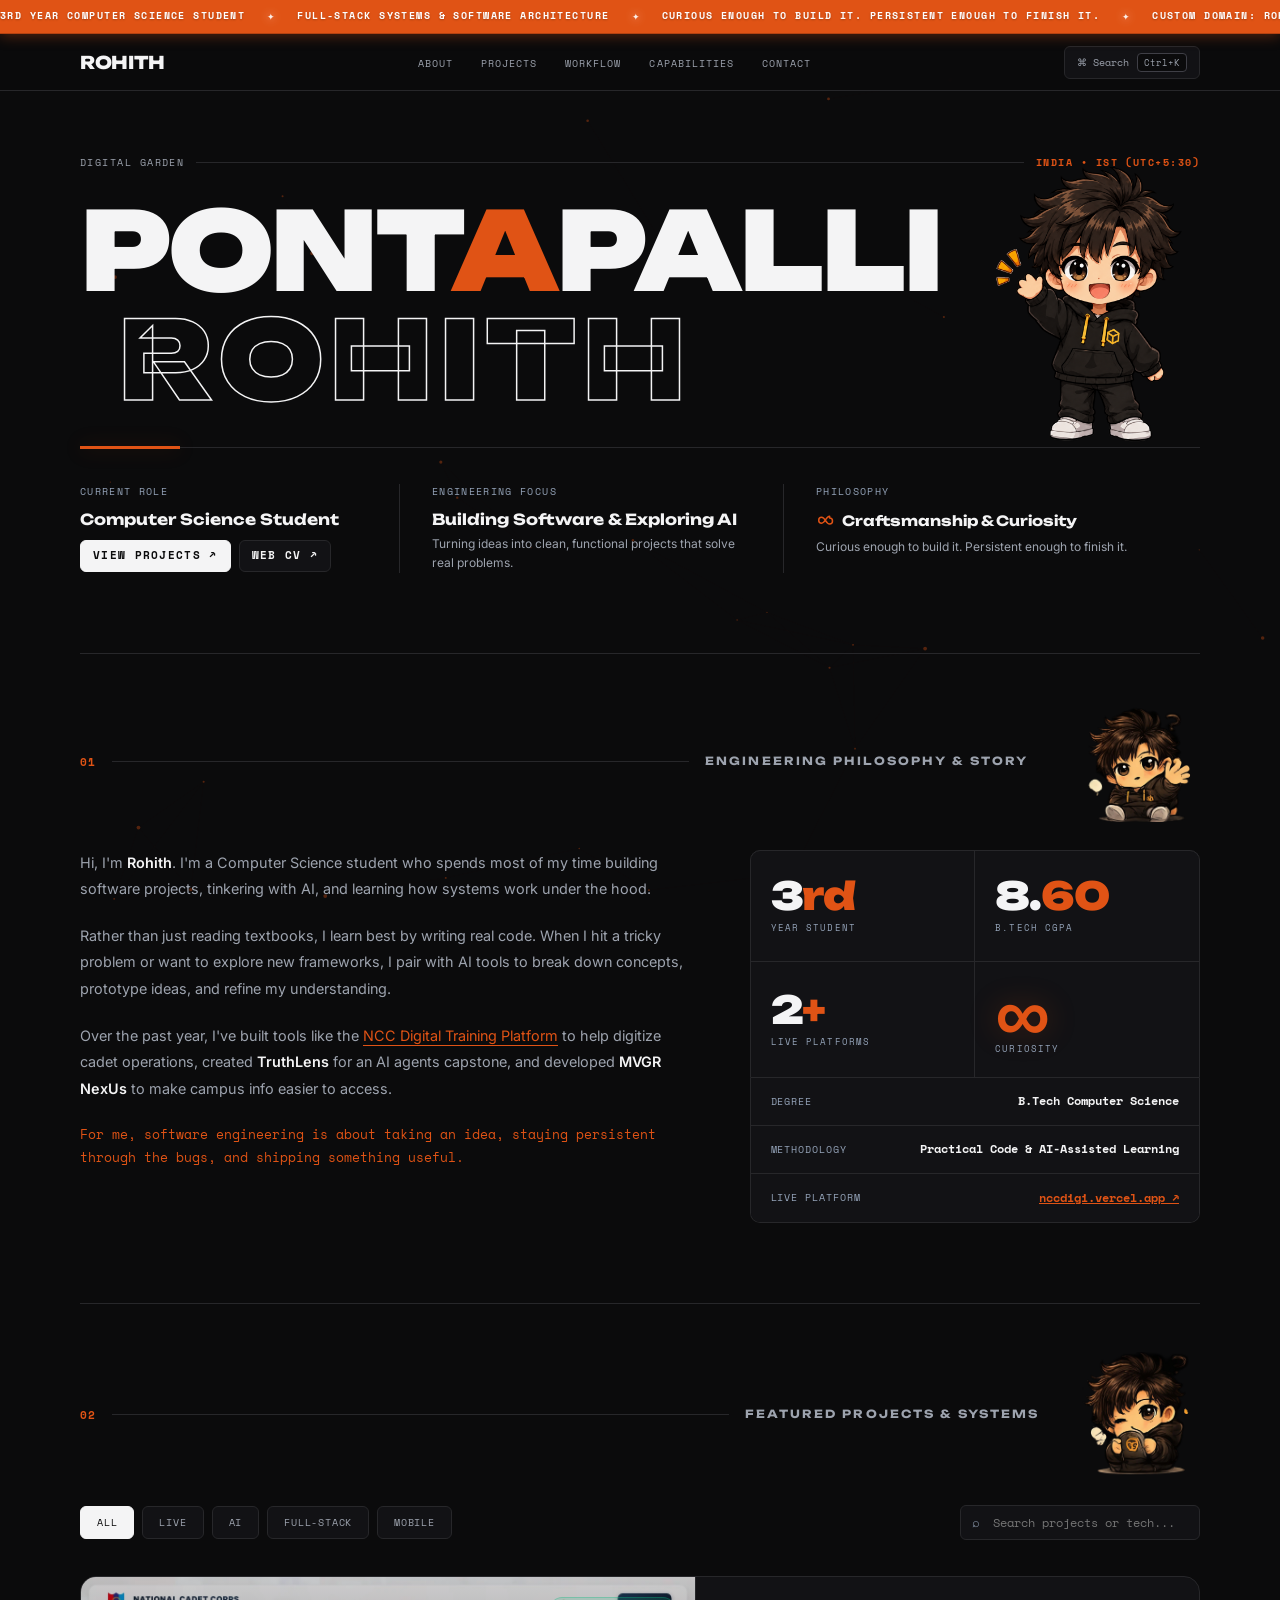
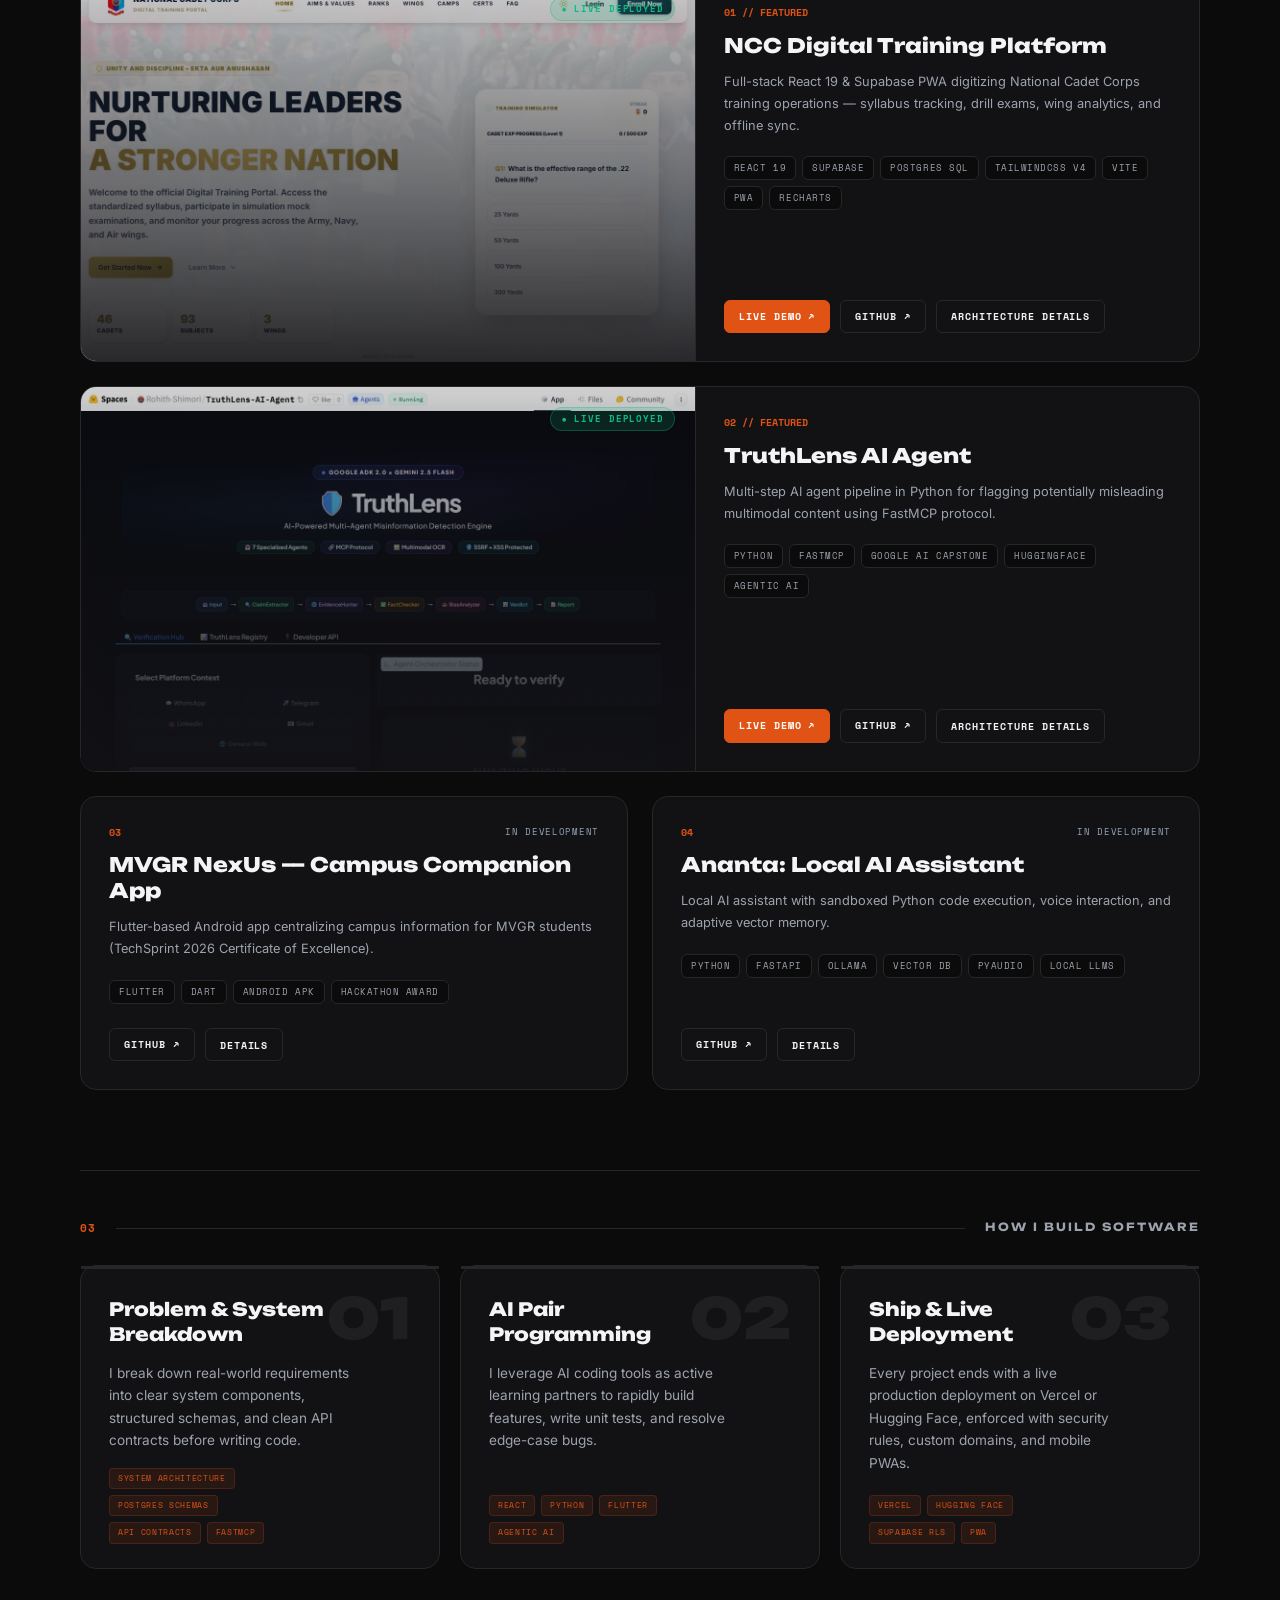
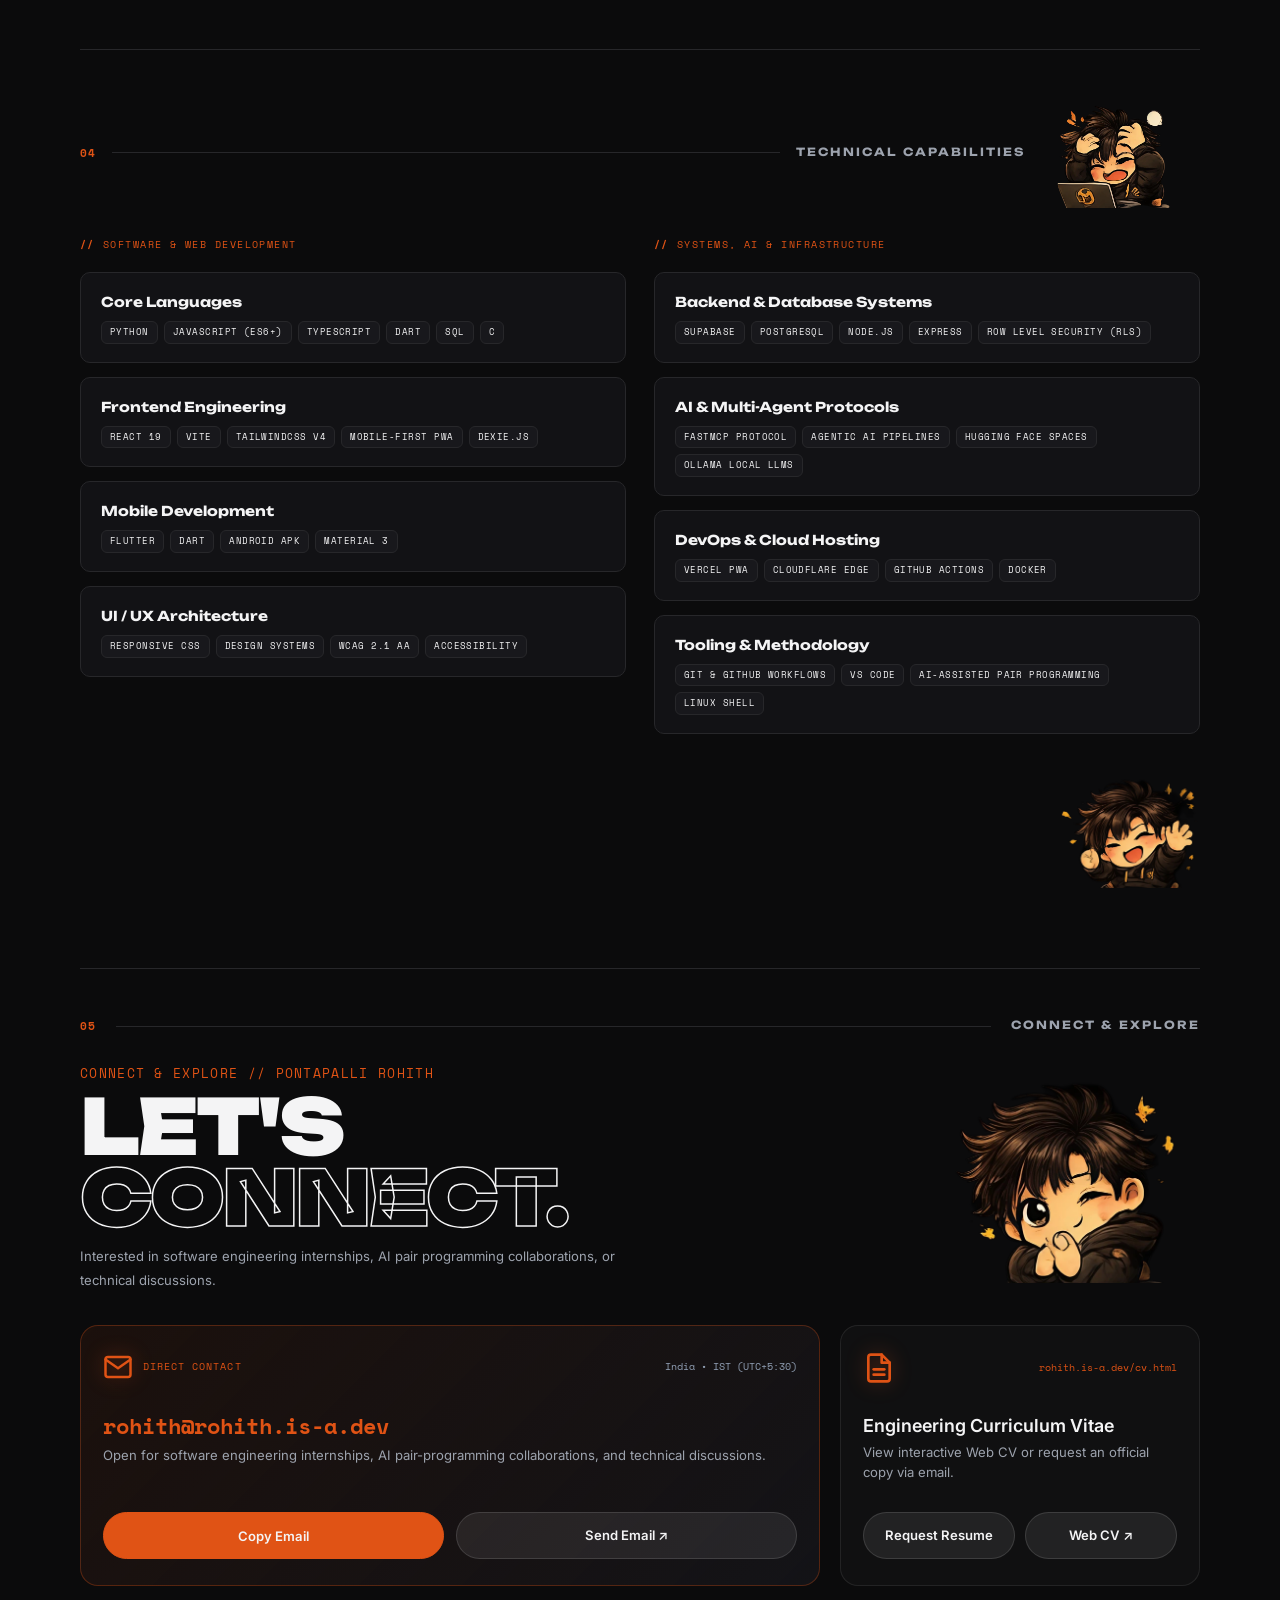
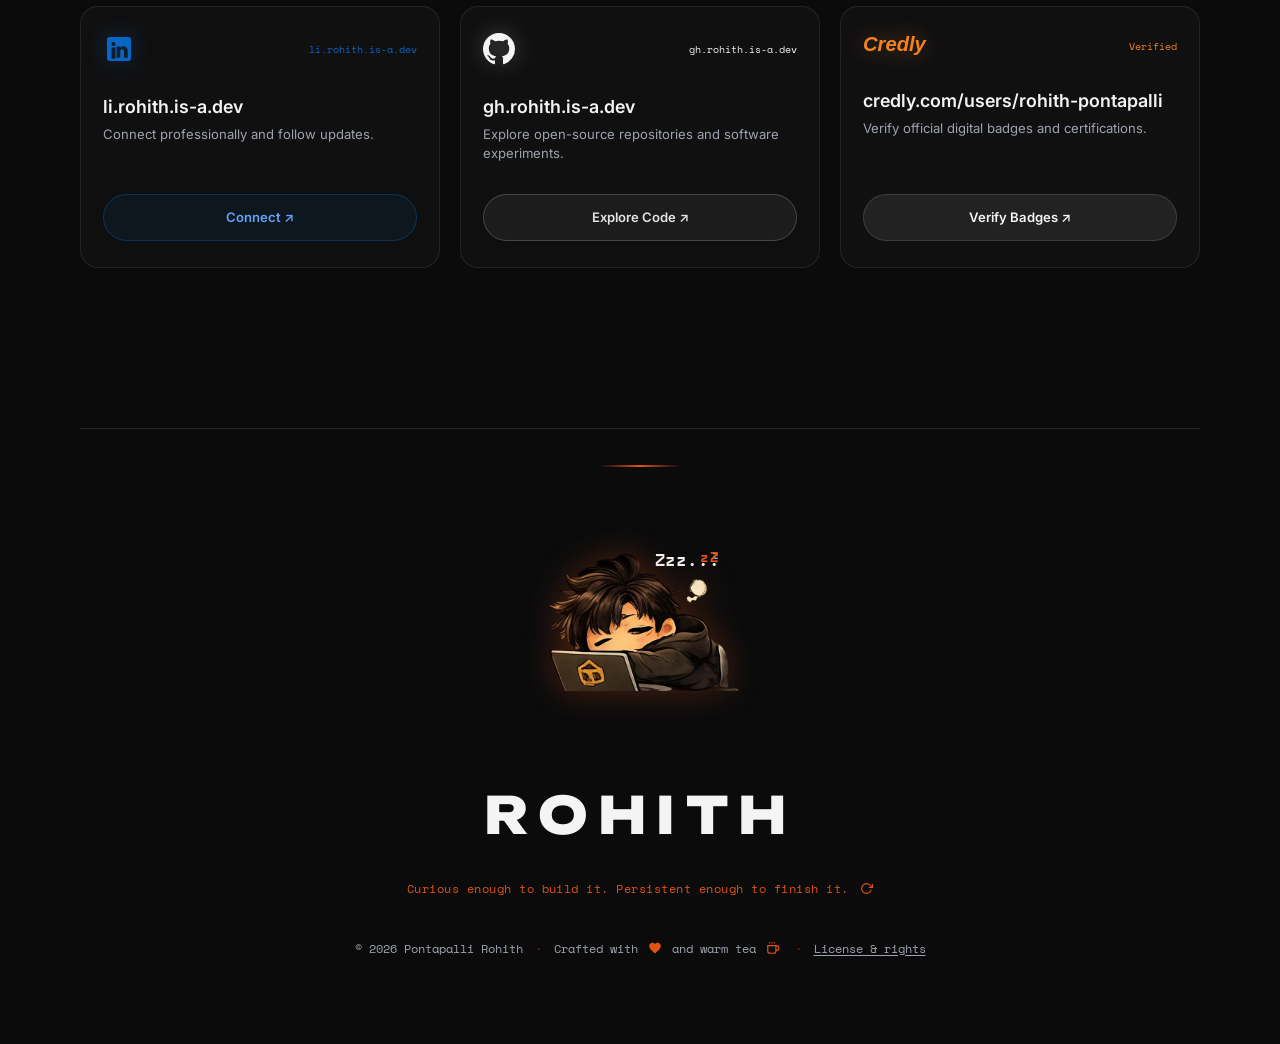
==== commit 2f129825: "feat(ui): Refine top banner, command palette, bento animations, and CV paper mode Restore signature " ====
--- a/index.html
+++ b/index.html
@@ -100,21 +100,31 @@
     href="https://fonts.googleapis.com/css2?family=Inter:wght@400;600;700&family=Space+Mono:wght@400;700&family=Unbounded:wght@700;800&display=swap"
     rel="stylesheet">
   <link rel="preload" as="image" href="mascot_wave.webp" type="image/webp">
-  <link rel="stylesheet" href="css/styles.css">
+  <link rel="stylesheet" href="css/styles.css?v=2.4">
 </head>
 
 <body>
 
-  <!-- MINIMAL LUXURY PRELOADER -->
+  <!-- MINI ROH ENTRANCE PRELOADER -->
   <div id="sitePreloader" class="site-preloader" aria-hidden="true">
-    <div class="preloader-monolith">
-      <div class="preloader-mono-brand">PONTAPALLI ROHITH</div>
-      <div class="preloader-laser-track">
-        <div class="preloader-laser-bar" id="preloaderBar"></div>
+    <div class="preloader-inner">
+      <!-- Mini Roh waving animation -->
+      <div class="preloader-mascot-wrap">
+        <video class="preloader-mascot-video" autoplay loop muted playsinline>
+          <source src="mascot_wave_animated.webm" type="video/webm">
+        </video>
       </div>
-      <div class="preloader-mono-stat">
-        <span id="preloaderStatusText">SYSTEM INITIALIZING</span>
-        <span class="preloader-mono-counter" id="preloaderCounter">00%</span>
+      <!-- Name + bar -->
+      <div class="preloader-text-block">
+        <div class="preloader-name">Mini Roh</div>
+        <div class="preloader-sub">booting up rohith's digital garden...</div>
+        <div class="preloader-laser-track">
+          <div class="preloader-laser-bar" id="preloaderBar"></div>
+        </div>
+        <div class="preloader-mono-stat">
+          <span id="preloaderStatusText">SYSTEM INITIALIZING</span>
+          <span class="preloader-mono-counter" id="preloaderCounter">00%</span>
+        </div>
       </div>
     </div>
   </div>
@@ -163,10 +173,12 @@
         <div class="hero-title-box" style="position:relative">
           <h1 class="hero-main-title">PONT<span class="accent-letter">A</span>PALLI</h1>
           <span class="hero-subtitle-outline">ROHITH</span>
-          <!-- ENLARGED ANIMATED MINI ROH MASCOT WITH INTERACTIVE BUBBLE -->
-          <div class="mascot-interactive-wrap" style="position:absolute; right:-20px; bottom:-30px; z-index:10">
+          <!-- ENLARGED ANIMATED MINI ROH MASCOT WITH CURSOR TRACKING & INTERACTIVE BUBBLE -->
+          <div class="mascot-interactive-wrap hero-mascot-wrap">
             <div class="mascot-speech-bubble" id="heroBubble">yo! welcome to my corner of the internet <svg class="b-icon" viewBox="0 0 24 24" fill="none" stroke="var(--accent)" stroke-width="2.2" stroke-linecap="round" stroke-linejoin="round" aria-hidden="true"><path d="M18 11V6a2 2 0 0 0-4 0v5M14 10V4a2 2 0 0 0-4 0v6M10 10.5V3a2 2 0 0 0-4 0v9"/><path d="M18 11a4 4 0 0 1 4 4v2a7 7 0 0 1-7 7h-2a7 7 0 0 1-7-7v-2a4 4 0 0 1 4-4"/></svg></div>
-            <img src="mascot_wave.webp" alt="Mini Roh Mascot Waving" class="mascot-interactive" width="235" height="235" loading="eager" fetchpriority="high" style="height:235px; width:auto; animation:floatCute 3.2s ease-in-out infinite" onclick="triggerMascotClick(this, 'heroBubble', 'you clicked me! ask me anything about my code <svg class=\'b-icon\' viewBox=\'0 0 24 24\' fill=\'var(--accent)\' aria-hidden=\'true\'><path d=\'M12 21.35l-1.45-1.32C5.4 15.36 2 12.28 2 8.5 2 5.42 4.42 3 7.5 3c1.74 0 3.41.81 4.5 2.09C13.09 3.81 14.76 3 16.5 3 19.58 3 22 5.42 22 8.5c0 3.78-3.4 6.86-8.55 11.54L12 21.35z\'/></svg>')">
+            <div id="heroCursorMascot" class="mascot-interactive hero-cursor-mascot">
+              <img src="mascot-frames/center.webp" alt="Mini Roh Mascot" class="mascot-interactive" width="290" height="290" loading="eager" fetchpriority="high">
+            </div>
           </div>
         </div>
         <div class="hero-rule"></div>
@@ -179,7 +191,6 @@
               <div style="display:flex; align-items:center; gap:8px; margin-top:10px">
                 <a href="#projects" class="btn btn-primary" style="padding:6px 12px; font-size:0.68rem; white-space:nowrap; font-weight:700">View Projects ↗</a>
                 <a href="cv.html" target="_blank" onclick="window.open('cv.html', 'RohithWebCV'); return false;" class="btn btn-secondary" style="padding:6px 12px; font-size:0.68rem; white-space:nowrap; font-weight:700">Web CV ↗</a>
-                <a href="rohith-os.html" class="btn btn-secondary" style="padding:6px 12px; font-size:0.68rem; white-space:nowrap; font-weight:700; border-color:rgba(224,83,21,0.4); color:var(--paper)"><span style="color:var(--accent)">✦</span> Mini Roh ↗</a>
               </div>
 
             </div>
@@ -503,9 +514,9 @@
             <div style="display:flex; gap:10px">
               <a href="mailto:rohith@rohith.is-a.dev?subject=Resume%20Request%20-%20Pontapalli%20Rohith" class="bento-pill-btn"
                 style="flex:1" onclick="event.stopPropagation()">Request Resume</a>
-              <a href="https://rohith.is-a.dev/cv.html" target="_blank" class="bento-pill-btn"
+              <a href="cv.html" target="_blank" class="bento-pill-btn"
                 style="flex:1"
-                onclick="event.stopPropagation(); window.open('https://rohith.is-a.dev/cv.html', 'RohithWebCV'); return false;">Web CV ↗</a>
+                onclick="event.stopPropagation(); window.open('cv.html', 'RohithWebCV'); return false;">Web CV ↗</a>
             </div>
           </div>
 
@@ -613,18 +624,9 @@
   <!-- COMMAND PALETTE MODAL -->
   <div class="cmd-overlay" id="cmdOverlay" role="dialog" aria-modal="true" aria-label="Command palette">
     <div class="cmd-modal-box">
-      <div class="cmd-header">
-        <img src="mascot_focus_mode.webp" alt="Mini Roh" class="cmd-mascot-avatar" width="28" height="28">
-        <input class="cmd-input-field" id="cmdInputField" placeholder="Search projects, sections, or ask Mini Roh…"
-          aria-label="Command search" autocomplete="off">
-        <span class="cmd-kbd-hint">ESC</span>
-      </div>
+      <input class="cmd-input-field" id="cmdInputField" placeholder="Type a command or search portfolio..."
+        aria-label="Command search" autocomplete="off">
       <div class="cmd-items-list" id="cmdItemsList" role="listbox"></div>
-      <div class="cmd-footer">
-        <span><kbd>↑↓</kbd> navigate</span>
-        <span><kbd>↵</kbd> open</span>
-        <span><kbd>ESC</kbd> close</span>
-      </div>
     </div>
   </div>
 
@@ -632,6 +634,7 @@
   <!-- TOAST WRAPPER -->
   <div class="toast-container" id="toastContainer" aria-live="polite"></div>
 
+  <script defer src="js/cursor-follower.js"></script>
   <script defer src="js/app.js"></script>
   <!-- Cloudflare Web Analytics -->
 
--- a/css/styles.css
+++ b/css/styles.css
@@ -122,7 +122,7 @@
       }
     }
 
-    /* Top Ticker */
+    /* Top Ticker - Signature Aerospace Orange Banner */
     .ticker {
       background: var(--accent);
       height: 34px;
@@ -134,11 +134,14 @@
       left: 0;
       right: 0;
       z-index: 200;
+      border-bottom: 1px solid rgba(0, 0, 0, 0.2);
+      box-shadow: 0 2px 14px rgba(224, 83, 21, 0.35);
     }
 
     .ticker-track {
       display: flex;
-      animation: tickerScroll 32s linear infinite;
+      align-items: center;
+      animation: tickerScroll 34s linear infinite;
       white-space: nowrap;
     }
 
@@ -152,23 +155,40 @@
       }
     }
 
-    .ticker span {
-      font-family: var(--mono);
-      font-size: 0.62rem;
-      font-weight: 700;
+    .ticker-item {
+      font-family: var(--mono);
+      font-size: 0.64rem;
+      font-weight: 800;
       letter-spacing: 0.14em;
       text-transform: uppercase;
-      color: #fff;
-      padding: 0 28px;
+      color: #FFFFFF;
+      padding: 0;
+      margin: 0;
+      white-space: nowrap;
       display: inline-flex;
       align-items: center;
-      gap: 16px;
-    }
-
-    .ticker span::after {
-      content: 'â—†';
-      font-size: 0.4rem;
-      opacity: 0.7;
+      user-select: none;
+      text-shadow: 0 1px 2px rgba(0, 0, 0, 0.25);
+    }
+
+    .ticker-sep {
+      display: inline-flex;
+      align-items: center;
+      justify-content: center;
+      margin: 0 22px;
+      flex-shrink: 0;
+      user-select: none;
+    }
+
+    .ticker-star {
+      display: inline-flex;
+      align-items: center;
+      justify-content: center;
+      font-size: 0.58rem;
+      color: #FFFFFF;
+      opacity: 0.9;
+      text-shadow: 0 0 8px rgba(255, 255, 255, 0.8);
+      line-height: 1;
     }
 
     /* Navbar */
@@ -607,6 +627,45 @@
     .mascot-interactive-wrap {
       position: relative;
       display: inline-block;
+    }
+
+    .hero-mascot-wrap {
+      position: absolute;
+      right: -45px;
+      bottom: -40px;
+      z-index: 10;
+    }
+
+    .hero-cursor-mascot {
+      width: 290px;
+      height: 290px;
+      animation: floatCute 3.2s ease-in-out infinite;
+    }
+
+    @media (max-width: 1120px) {
+      .hero-mascot-wrap {
+        right: -20px;
+        bottom: -32px;
+      }
+      .hero-cursor-mascot {
+        width: 250px;
+        height: 250px;
+      }
+    }
+
+    @media (max-width: 840px) {
+      .hero-mascot-wrap {
+        position: relative;
+        right: auto;
+        bottom: auto;
+        margin: 16px auto 0;
+        display: flex;
+        justify-content: center;
+      }
+      .hero-cursor-mascot {
+        width: 220px;
+        height: 220px;
+      }
     }
 
     .mascot-interactive-wrap:hover .mascot-speech-bubble {
@@ -1010,7 +1069,7 @@
     }
 
     .search-box::before {
-      content: 'âŒ•';
+      content: '\2315';
       position: absolute;
       left: 12px;
       top: 50%;
@@ -1934,6 +1993,41 @@
       border-color: var(--accent) !important;
     }
 
+    /* BRAND LOGO COLORED BUTTONS FOR BENTO CARDS */
+    .bento-contact-card.linkedin .bento-pill-btn {
+      background: rgba(10, 102, 194, 0.08);
+      border-color: rgba(10, 102, 194, 0.35);
+      color: #60A5FA;
+      box-shadow: 0 2px 8px rgba(0, 0, 0, 0.2);
+      transition: all 0.3s cubic-bezier(0.16, 1, 0.3, 1);
+    }
+
+    .bento-contact-card.linkedin:hover .bento-pill-btn,
+    .bento-contact-card.linkedin .bento-pill-btn:hover {
+      background: #0A66C2 !important;
+      color: #FFFFFF !important;
+      border-color: #0A66C2 !important;
+      box-shadow: 0 4px 20px rgba(10, 102, 194, 0.55), 0 0 10px rgba(10, 102, 194, 0.35) !important;
+      transform: translateY(-2px);
+    }
+
+    .bento-contact-card.github .bento-pill-btn {
+      background: rgba(255, 255, 255, 0.05);
+      border-color: rgba(255, 255, 255, 0.18);
+      color: #E4E4E7;
+      box-shadow: 0 2px 8px rgba(0, 0, 0, 0.2);
+      transition: all 0.3s cubic-bezier(0.16, 1, 0.3, 1);
+    }
+
+    .bento-contact-card.github:hover .bento-pill-btn,
+    .bento-contact-card.github .bento-pill-btn:hover {
+      background: #FFFFFF !important;
+      color: #0E1117 !important;
+      border-color: #FFFFFF !important;
+      box-shadow: 0 4px 20px rgba(255, 255, 255, 0.3), 0 0 10px rgba(255, 255, 255, 0.2) !important;
+      transform: translateY(-2px);
+    }
+
     /* Form Card */
     .contact-form-card {
       background: var(--surface-1);
@@ -2090,14 +2184,14 @@
       background: rgba(0, 0, 0, 0.82);
       backdrop-filter: blur(8px);
       -webkit-backdrop-filter: blur(8px);
-      z-index: 8000;
+      z-index: 6000;
       display: flex;
       align-items: flex-start;
       justify-content: center;
-      padding-top: min(16vh, 130px);
+      padding-top: min(18vh, 140px);
       opacity: 0;
       pointer-events: none;
-      transition: opacity 0.18s ease;
+      transition: opacity 0.15s ease;
     }
 
     .cmd-overlay.active {
@@ -2106,86 +2200,47 @@
     }
 
     .cmd-modal-box {
-      background: #0F0F13;
-      border: 1px solid rgba(224, 83, 21, 0.28);
-      border-radius: 14px;
+      background: var(--surface-1);
+      border: 1px solid var(--border-light);
+      border-radius: var(--radius-lg);
       max-width: 560px;
       width: 100%;
       overflow: hidden;
-      box-shadow: 0 24px 80px rgba(0, 0, 0, 0.85), 0 0 0 1px rgba(255,255,255,0.03);
-      transform: translateY(-18px) scale(0.98);
-      transition: transform 0.2s cubic-bezier(0.16, 1, 0.3, 1);
+      box-shadow: 0 24px 60px rgba(0, 0, 0, 0.85);
+      transform: translateY(-16px);
+      transition: transform 0.15s ease;
     }
 
     .cmd-overlay.active .cmd-modal-box {
-      transform: translateY(0) scale(1);
-    }
-
-    /* HEADER ROW with mascot + input + ESC */
-    .cmd-header {
-      display: flex;
-      align-items: center;
-      gap: 12px;
-      padding: 14px 18px;
-      border-bottom: 1px solid rgba(255, 255, 255, 0.06);
-      background: #0F0F13;
-    }
-
-    .cmd-mascot-avatar {
-      width: 28px;
-      height: 28px;
-      object-fit: contain;
-      flex-shrink: 0;
-      opacity: 0.9;
-      border-radius: 50%;
-      background: rgba(224, 83, 21, 0.12);
-      padding: 2px;
-      border: 1px solid rgba(224, 83, 21, 0.25);
+      transform: translateY(0);
     }
 
     .cmd-input-field {
-      flex: 1;
-      background: transparent;
+      width: 100%;
+      background: var(--bg-dark);
       border: none;
-      font-family: var(--mono);
-      font-size: 0.84rem;
+      border-bottom: 1px solid var(--border);
+      padding: 16px 20px;
+      font-family: var(--mono);
+      font-size: 0.85rem;
       color: var(--paper);
       outline: none;
-      padding: 0;
+      box-sizing: border-box;
     }
 
     .cmd-input-field::placeholder {
-      color: #52525B;
-    }
-
-    .cmd-kbd-hint {
-      font-family: var(--mono);
-      font-size: 0.6rem;
       color: var(--text-dim);
-      background: rgba(255, 255, 255, 0.06);
-      border: 1px solid rgba(255, 255, 255, 0.1);
-      padding: 2px 7px;
-      border-radius: 4px;
-      flex-shrink: 0;
     }
 
     .cmd-items-list {
-      max-height: 340px;
+      max-height: 320px;
       overflow-y: auto;
-      padding: 6px;
-    }
-
-    .cmd-items-list::-webkit-scrollbar {
-      width: 3px;
-    }
-    .cmd-items-list::-webkit-scrollbar-thumb {
-      background: rgba(224, 83, 21, 0.3);
-      border-radius: 2px;
+      padding: 8px;
     }
 
     .cmd-item-row {
-      padding: 10px 14px;
-      border-radius: 8px;
+      padding: 12px 16px;
+      border-radius: var(--radius-sm);
       display: flex;
       align-items: center;
       justify-content: space-between;
@@ -2193,47 +2248,23 @@
       font-family: var(--mono);
       font-size: 0.75rem;
       color: var(--text-muted);
-      transition: all 0.12s ease;
-      border-left: 2px solid transparent;
-      gap: 10px;
+      transition: all 0.1s ease;
+      border-left: 3px solid transparent;
     }
 
     .cmd-item-row:hover,
     .cmd-item-row.selected {
-      background: rgba(224, 83, 21, 0.08);
-      color: var(--paper);
-      border-left-color: var(--accent);
+      background: var(--surface-2);
+      color: var(--paper);
+      border-left: 3px solid var(--accent);
     }
 
     .cmd-key-tag {
-      font-size: 0.55rem;
+      font-size: 0.58rem;
       color: var(--accent);
-      border: 1px solid rgba(224, 83, 21, 0.3);
+      border: 1px solid var(--border);
       padding: 2px 6px;
       border-radius: 4px;
-      flex-shrink: 0;
-      white-space: nowrap;
-    }
-
-    /* FOOTER with keyboard hints */
-    .cmd-footer {
-      padding: 10px 18px;
-      border-top: 1px solid rgba(255, 255, 255, 0.05);
-      display: flex;
-      gap: 16px;
-      font-family: var(--mono);
-      font-size: 0.62rem;
-      color: #52525B;
-      background: rgba(0, 0, 0, 0.3);
-    }
-
-    .cmd-footer kbd {
-      background: rgba(255, 255, 255, 0.07);
-      border: 1px solid rgba(255, 255, 255, 0.1);
-      padding: 1px 5px;
-      border-radius: 3px;
-      color: var(--text-muted);
-      margin-right: 3px;
     }
 
 
@@ -2337,7 +2368,7 @@
     }
 
     /* =============================================
-       MINIMAL LUXURY PRELOADER (THE LASER MONOLITH)
+       MINI ROH ENTRANCE PRELOADER
     ============================================= */
     .site-preloader {
       position: fixed;
@@ -2349,38 +2380,74 @@
       background: #09090B;
       user-select: none;
       pointer-events: auto;
-      transition: opacity 0.35s cubic-bezier(0.16, 1, 0.3, 1), transform 0.35s cubic-bezier(0.16, 1, 0.3, 1), filter 0.35s cubic-bezier(0.16, 1, 0.3, 1);
+      transition: opacity 0.5s cubic-bezier(0.16, 1, 0.3, 1),
+                  transform 0.5s cubic-bezier(0.16, 1, 0.3, 1);
     }
 
     .site-preloader.unveiled {
       opacity: 0;
-      transform: scale(1.02);
-      filter: blur(8px);
+      transform: scale(1.03);
       pointer-events: none;
     }
 
-    .preloader-monolith {
+    .preloader-inner {
       display: flex;
       flex-direction: column;
       align-items: center;
-      gap: 14px;
-      width: 220px;
-    }
-
-    .preloader-mono-brand {
-      font-family: var(--mono);
-      font-size: 0.68rem;
-      font-weight: 700;
-      letter-spacing: 0.32em;
-      color: #71717A;
-      text-transform: uppercase;
+      gap: 0;
+    }
+
+    .preloader-mascot-wrap {
+      width: 200px;
+      height: 200px;
+      position: relative;
+      filter: drop-shadow(0 16px 32px rgba(224, 83, 21, 0.3));
+      animation: preloaderFloat 3s ease-in-out infinite;
+      flex-shrink: 0;
+    }
+
+    @keyframes preloaderFloat {
+      0%, 100% { transform: translateY(0px); }
+      50%       { transform: translateY(-10px); }
+    }
+
+    .preloader-mascot-video {
+      width: 100%;
+      height: 100%;
+      object-fit: contain;
+      /* transparent webm — background shows through */
+    }
+
+    .preloader-text-block {
+      display: flex;
+      flex-direction: column;
+      align-items: center;
+      gap: 8px;
+      width: 240px;
+      margin-top: 4px;
+    }
+
+    .preloader-name {
+      font-family: var(--display);
+      font-size: 1.5rem;
+      font-weight: 800;
+      color: var(--paper);
+      letter-spacing: -0.02em;
+    }
+
+    .preloader-sub {
+      font-family: var(--mono);
+      font-size: 0.62rem;
+      color: #52525B;
+      letter-spacing: 0.06em;
       text-align: center;
+      margin-bottom: 4px;
     }
 
     .preloader-laser-track {
       width: 100%;
       height: 2px;
-      background: rgba(255, 255, 255, 0.08);
+      background: rgba(255, 255, 255, 0.06);
       border-radius: 99px;
       overflow: hidden;
       position: relative;
@@ -2390,9 +2457,9 @@
       height: 100%;
       width: 0%;
       background: linear-gradient(90deg, #E05315 0%, #FFAA40 100%);
-      box-shadow: 0 0 10px rgba(224, 83, 21, 0.6);
+      box-shadow: 0 0 12px rgba(224, 83, 21, 0.7);
       border-radius: 99px;
-      transition: width 0.16s cubic-bezier(0.16, 1, 0.3, 1);
+      transition: width 0.18s cubic-bezier(0.16, 1, 0.3, 1);
     }
 
     .preloader-mono-stat {
@@ -2400,8 +2467,8 @@
       justify-content: space-between;
       width: 100%;
       font-family: var(--mono);
-      font-size: 0.62rem;
-      letter-spacing: 0.12em;
+      font-size: 0.58rem;
+      letter-spacing: 0.1em;
       color: #52525B;
       text-transform: uppercase;
     }
@@ -2410,6 +2477,7 @@
       color: var(--accent);
       font-weight: 700;
     }
+
 
     /* =============================================
        CYBERPUNK SCRAMBLE TEXT
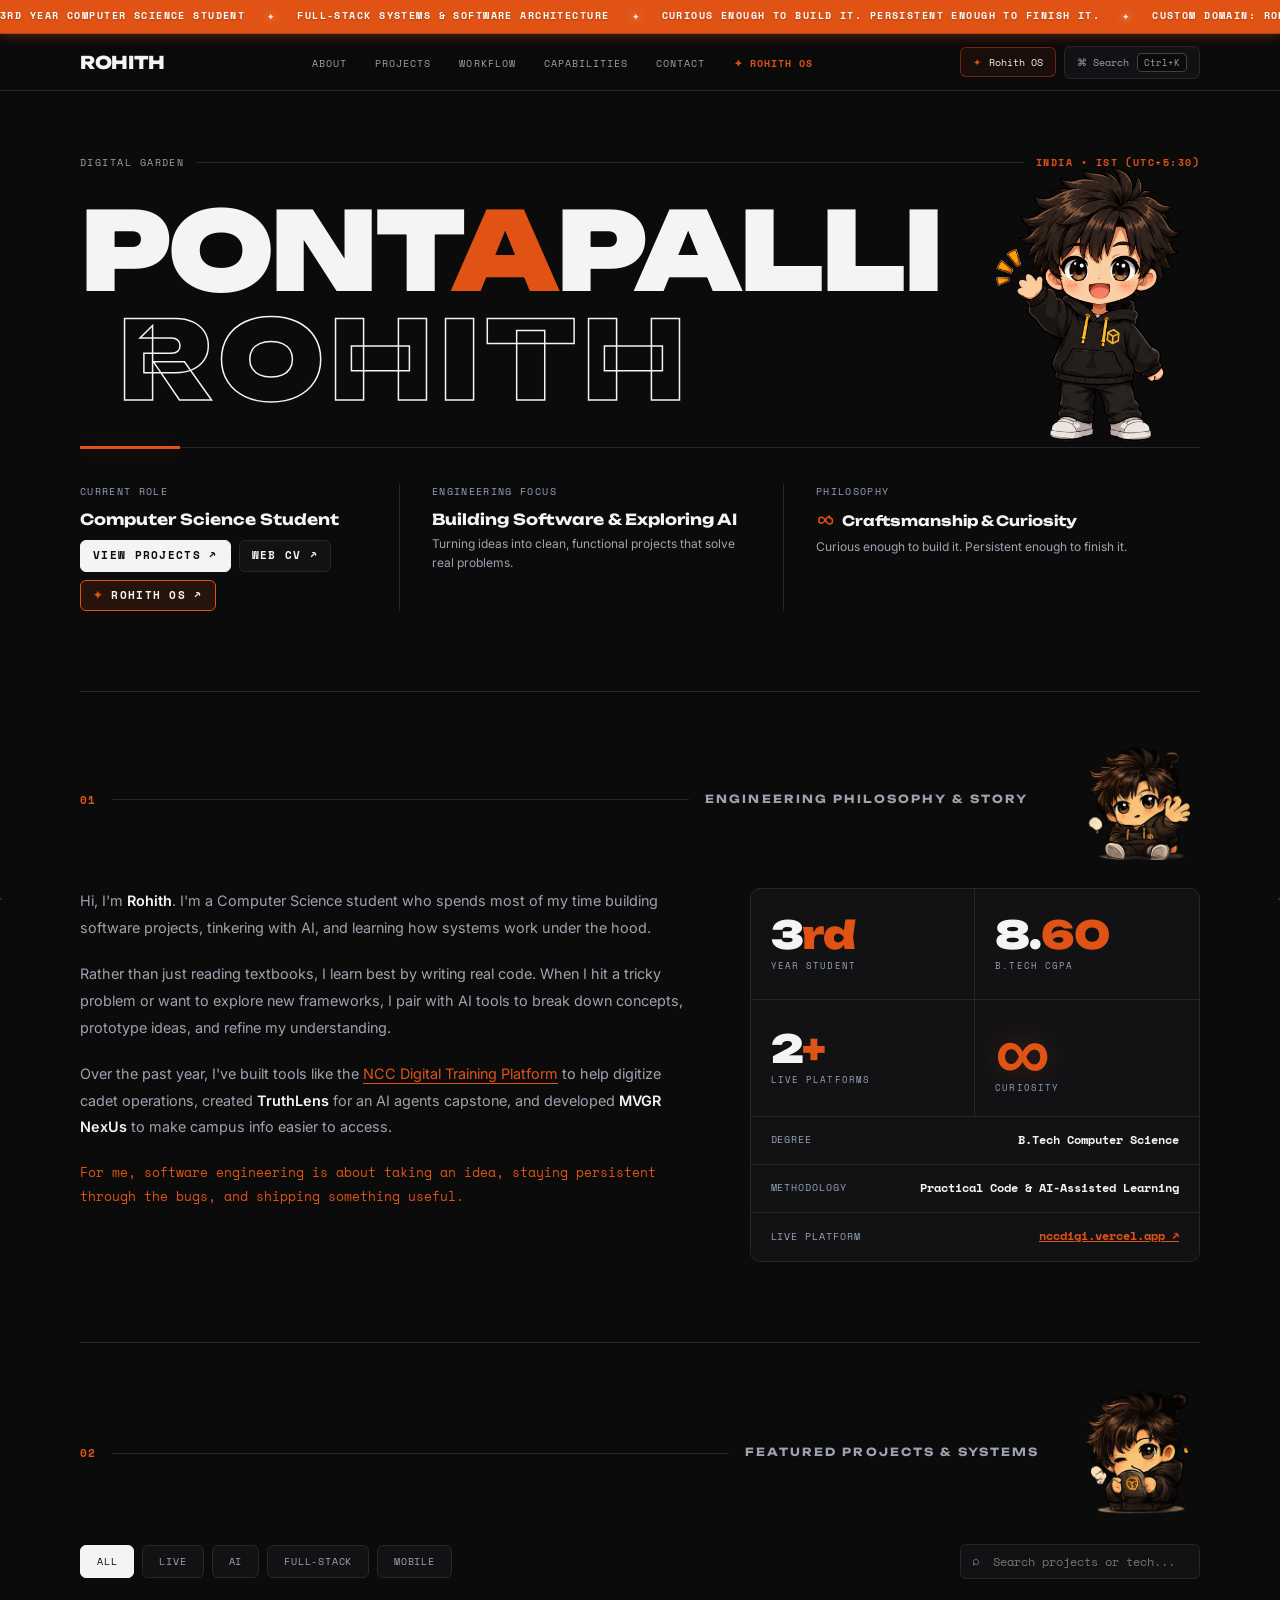
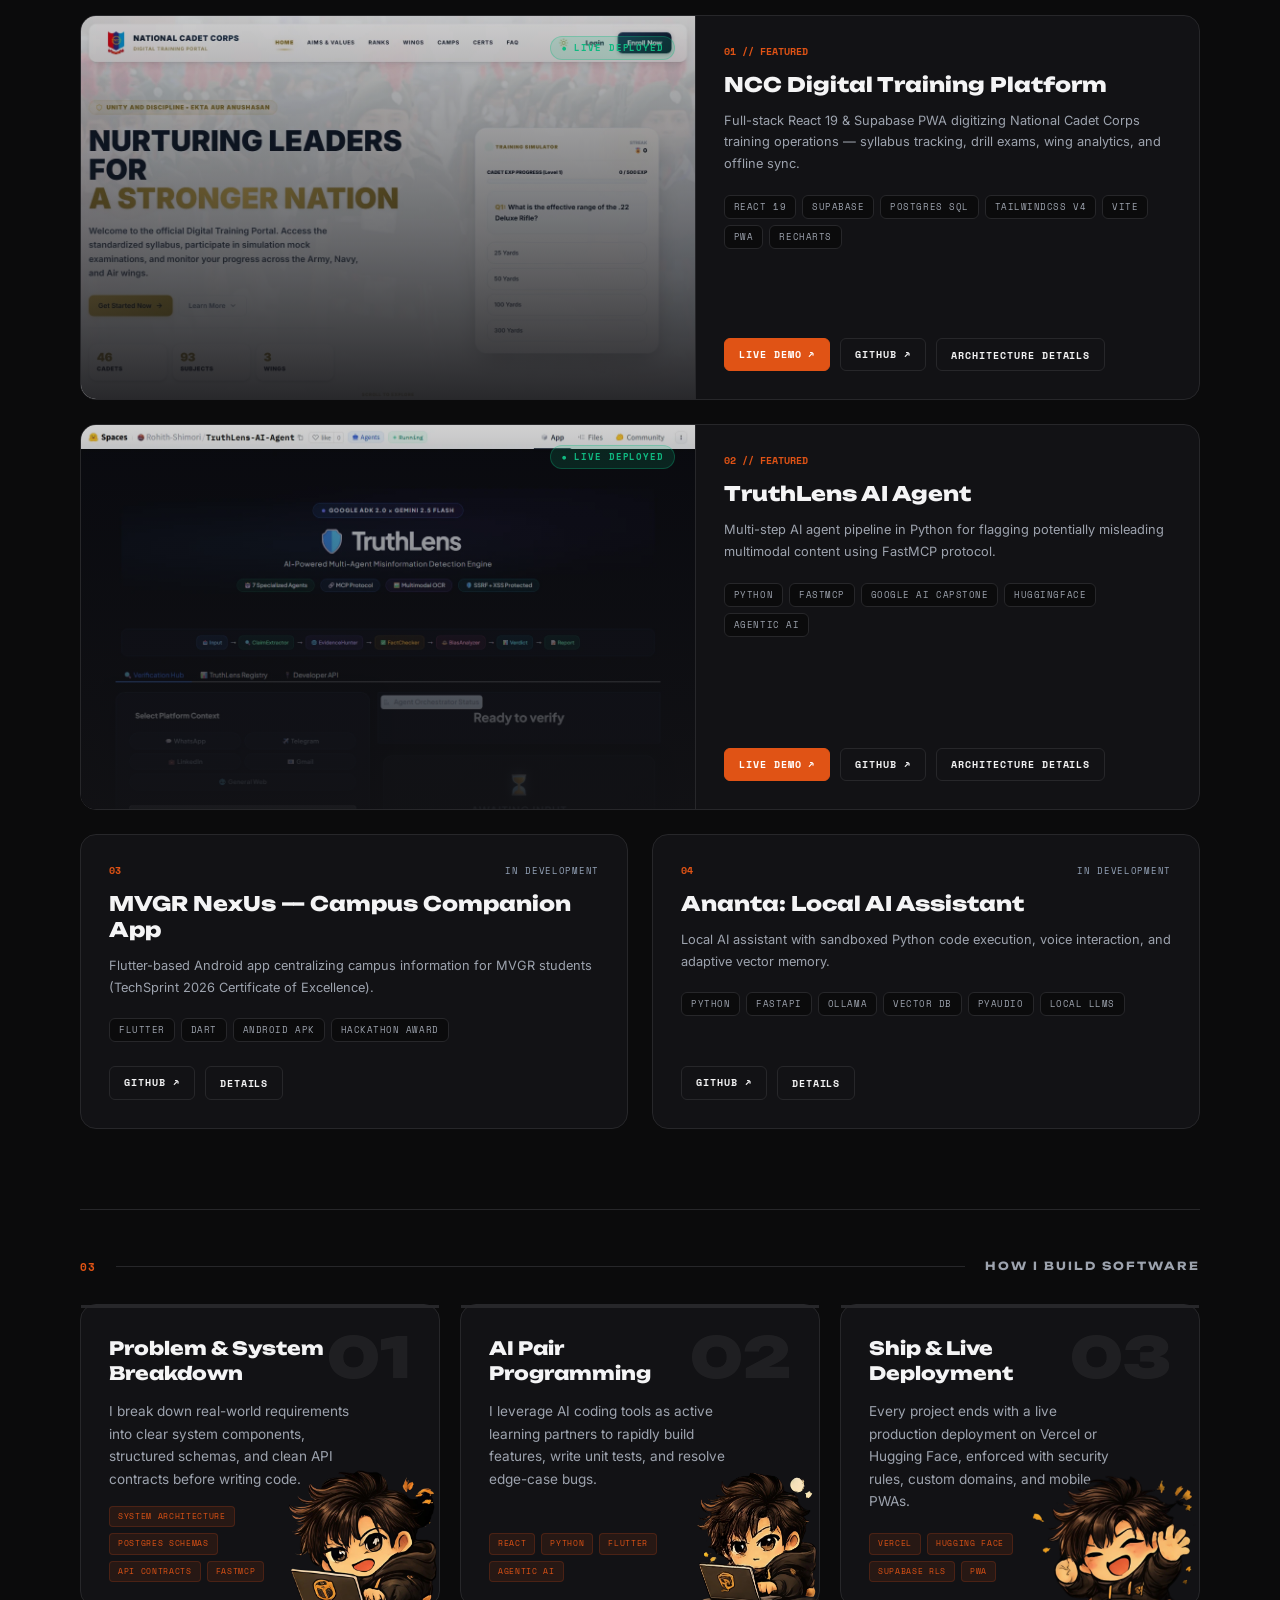
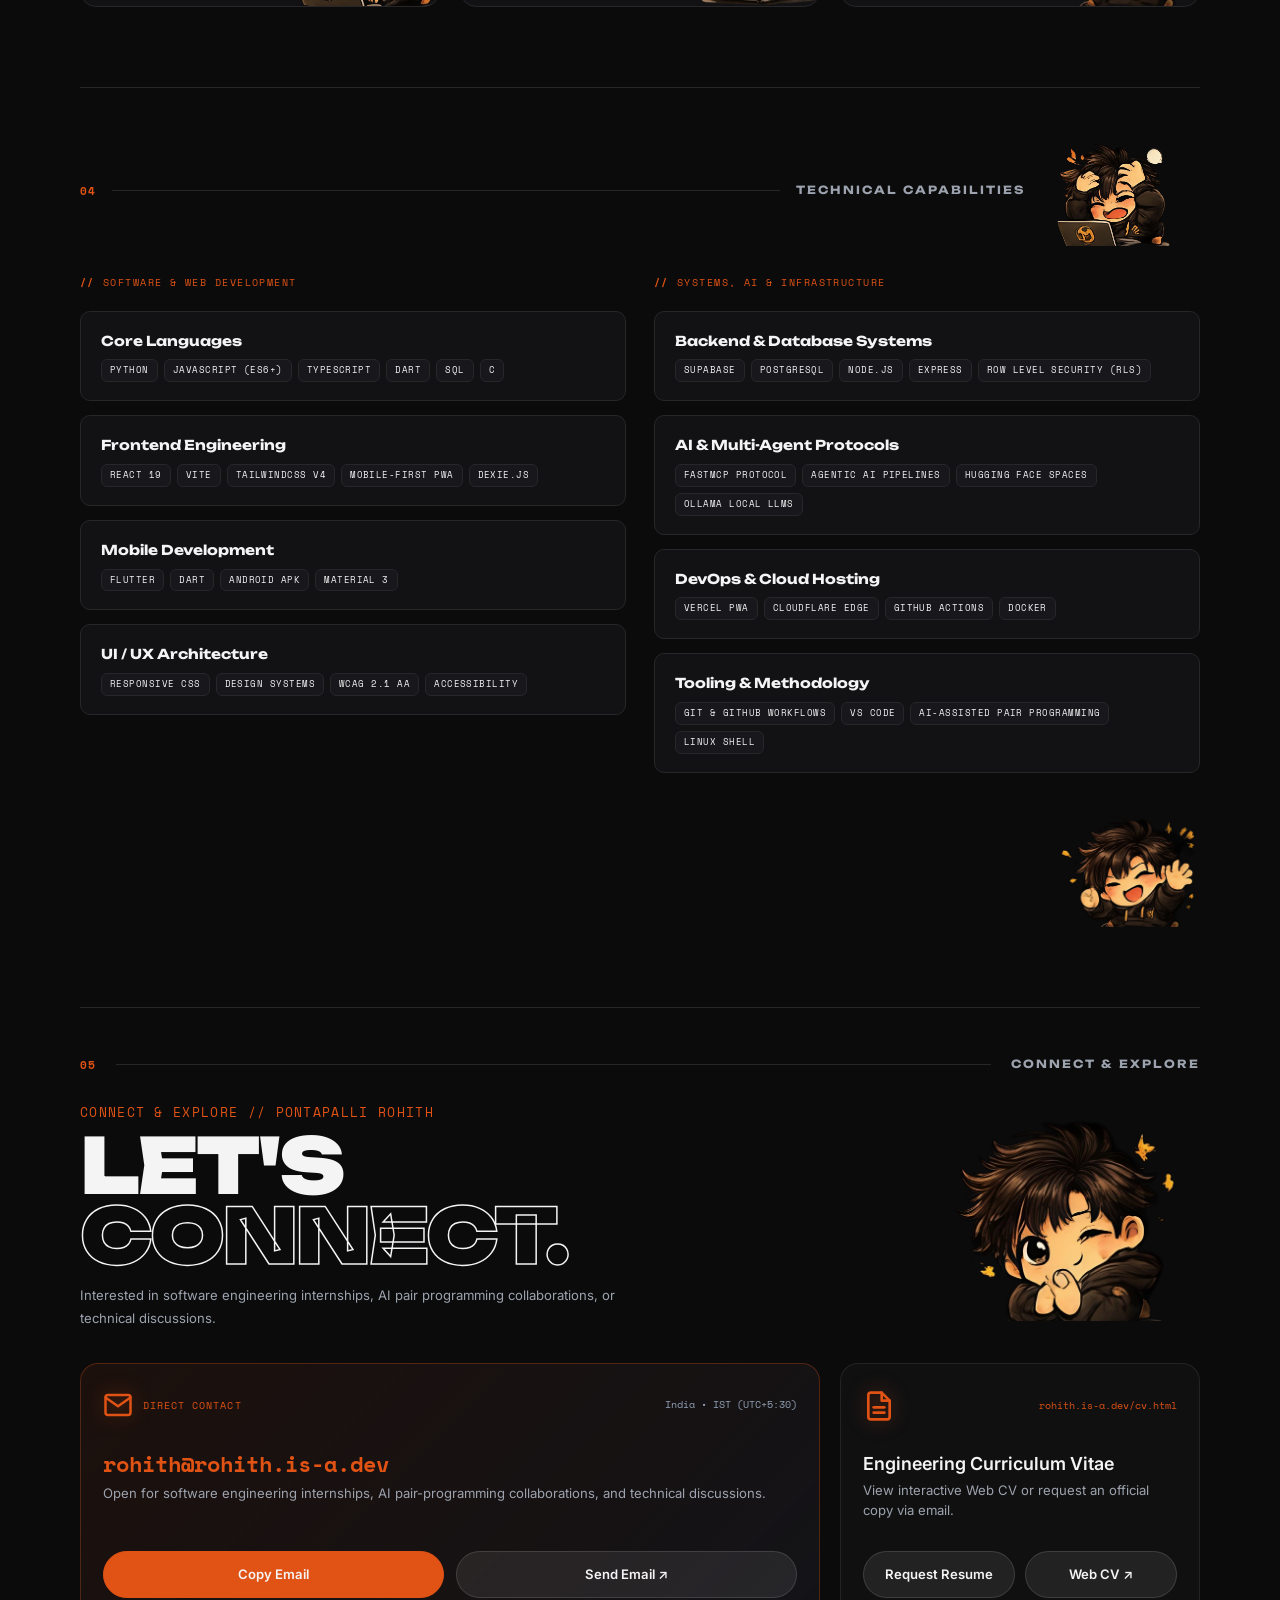
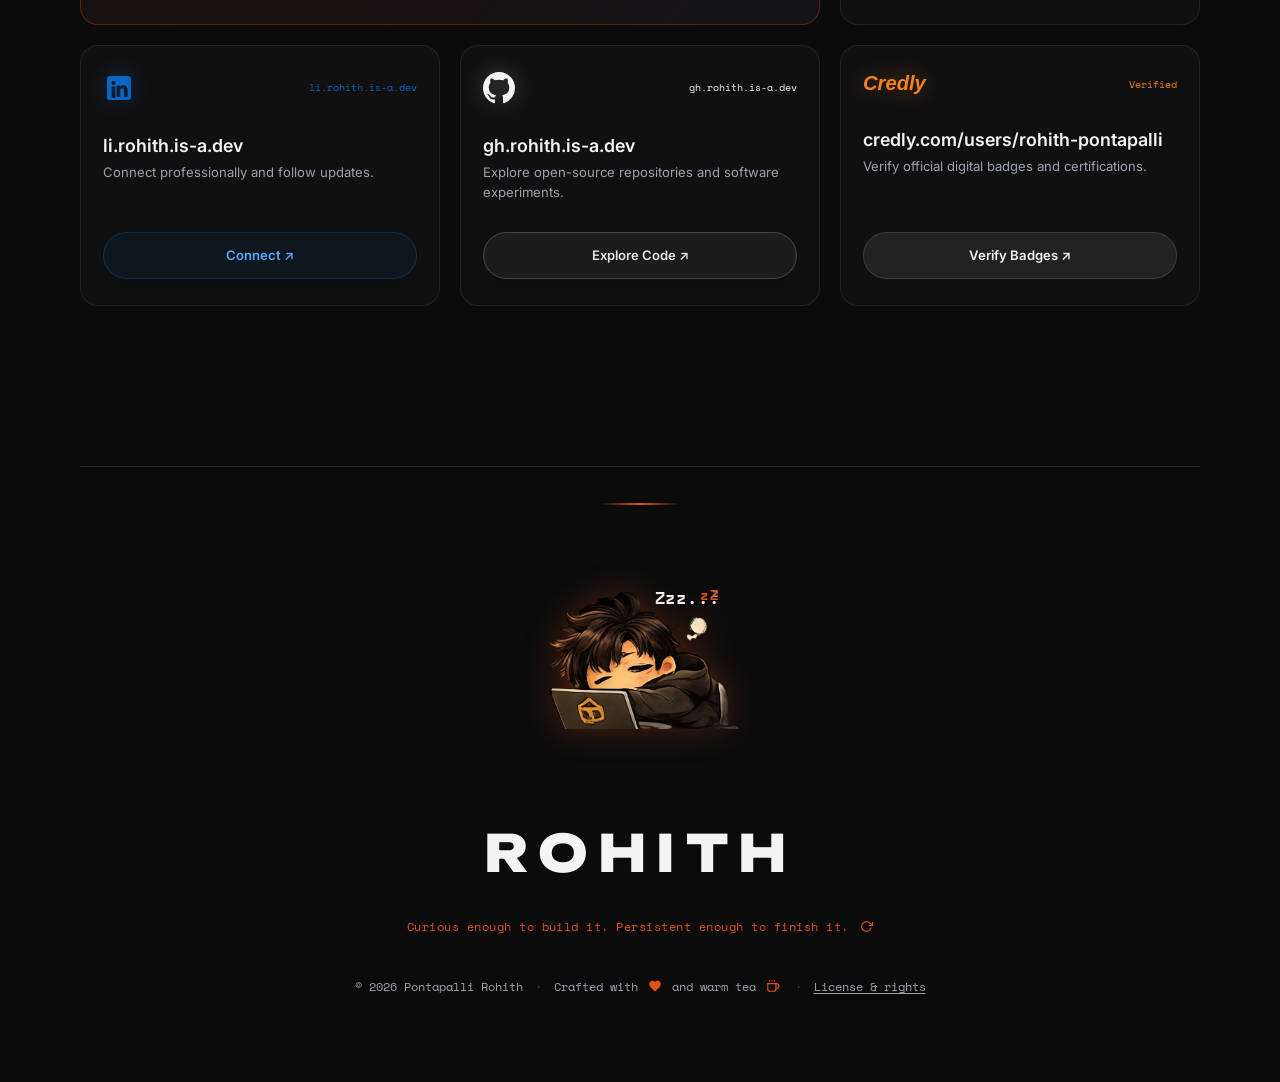
==== commit c1da386b: "feat(audio): Implement Apple Music Studio with dual engine and 100-track playlist Deliver ultra-prem" ====
--- a/index.html
+++ b/index.html
@@ -150,8 +150,12 @@
         <li><a href="#approach">Workflow</a></li>
         <li><a href="#skills">Capabilities</a></li>
         <li><a href="#contact">Contact</a></li>
+        <li><a href="rohith-os.html" style="color:var(--accent); font-weight:700">✦ Rohith OS</a></li>
       </ul>
       <div style="display:flex; align-items:center; gap:8px">
+        <a href="rohith-os.html" class="cmd-btn" style="text-decoration:none; border-color:rgba(224,83,21,0.4); background:rgba(224,83,21,0.08); color:var(--paper)">
+          <span style="color:var(--accent)">✦</span> Rohith OS
+        </a>
         <button class="cmd-btn" id="cmdToggleBtn" aria-label="Open command palette (Ctrl+K)">
           ⌘ Search <span class="cmd-kbd">Ctrl+K</span>
         </button>
@@ -188,9 +192,10 @@
             <div>
               <div class="hero-col-label">Current Role</div>
               <div class="hero-col-value bold" style="margin-top:4px; font-size:0.95rem; line-height:1.35">Computer Science Student</div>
-              <div style="display:flex; align-items:center; gap:8px; margin-top:10px">
+              <div style="display:flex; align-items:center; gap:8px; margin-top:10px; flex-wrap:wrap">
                 <a href="#projects" class="btn btn-primary" style="padding:6px 12px; font-size:0.68rem; white-space:nowrap; font-weight:700">View Projects ↗</a>
                 <a href="cv.html" target="_blank" onclick="window.open('cv.html', 'RohithWebCV'); return false;" class="btn btn-secondary" style="padding:6px 12px; font-size:0.68rem; white-space:nowrap; font-weight:700">Web CV ↗</a>
+                <a href="rohith-os.html" class="btn" style="padding:6px 12px; font-size:0.68rem; white-space:nowrap; font-weight:700; background:rgba(224,83,21,0.12); border:1px solid var(--accent); color:var(--paper)"><span style="color:var(--accent)">✦</span> Rohith OS ↗</a>
               </div>
 
             </div>
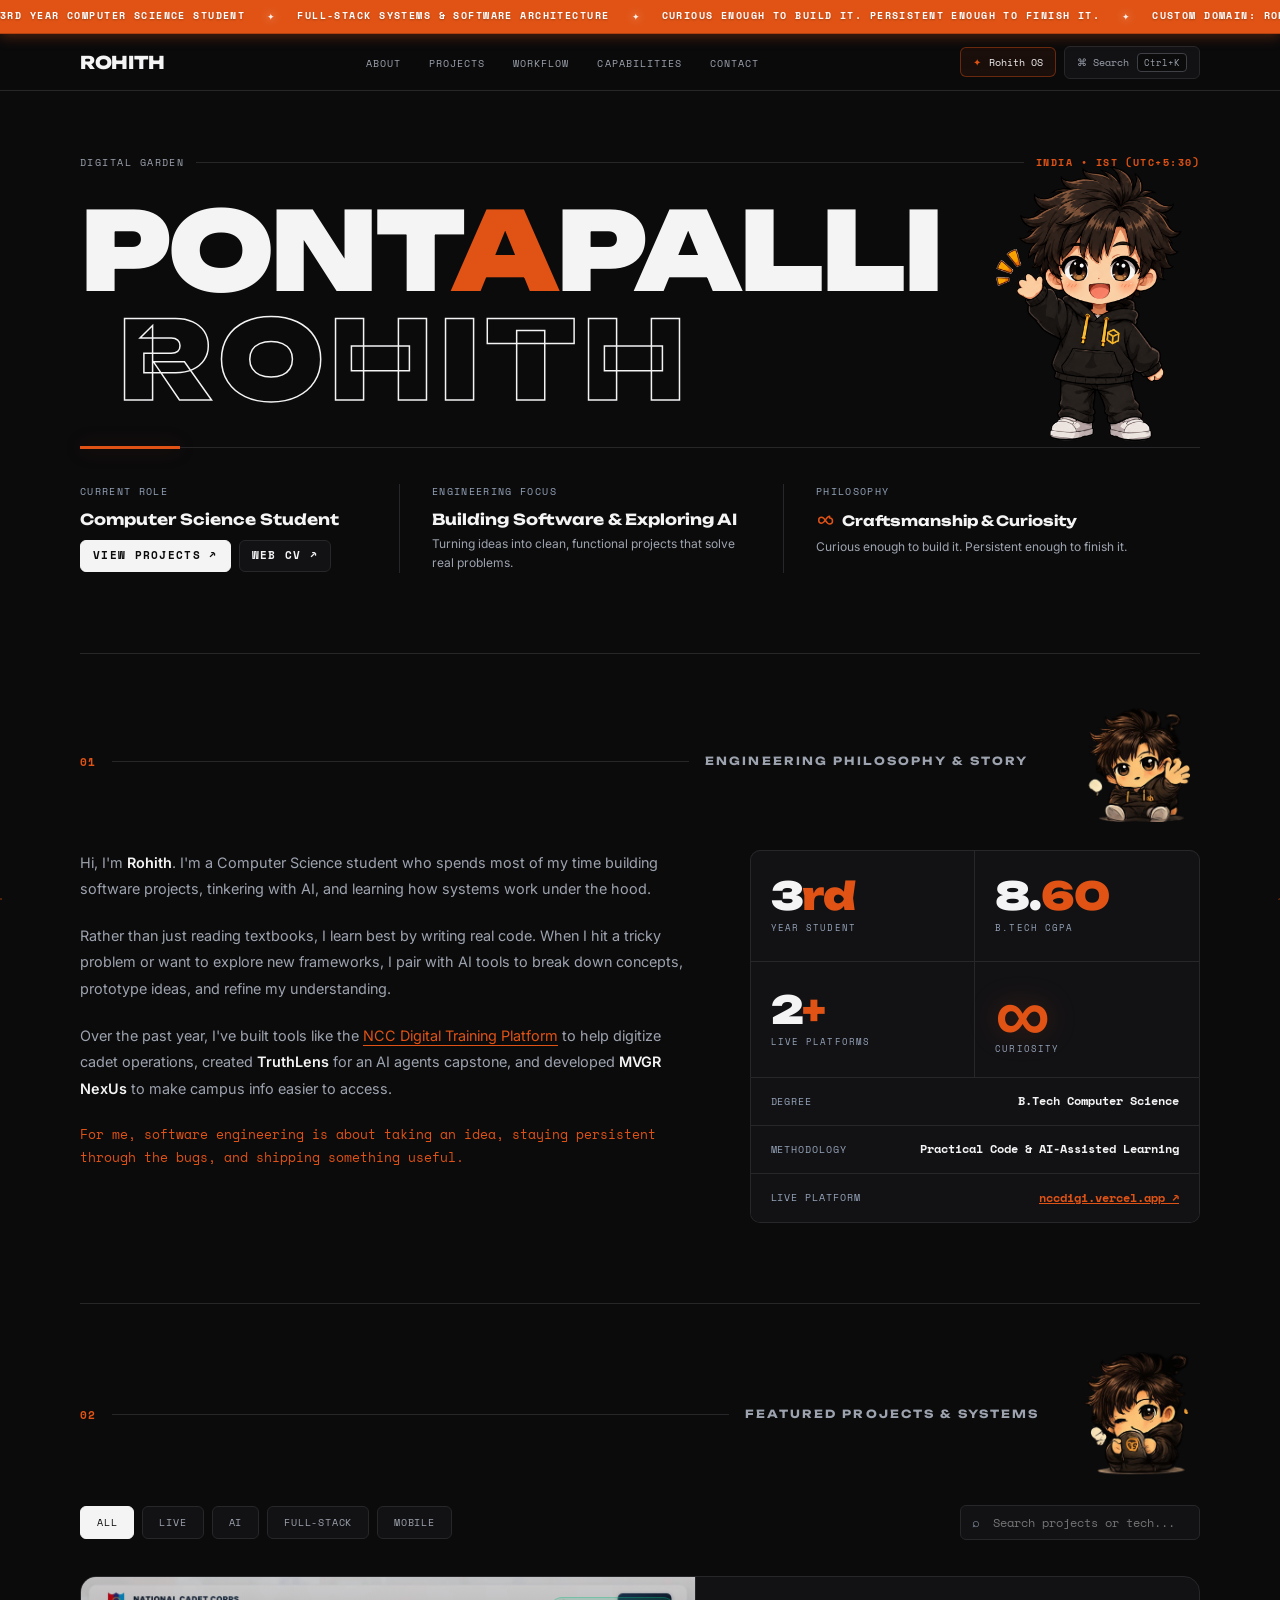
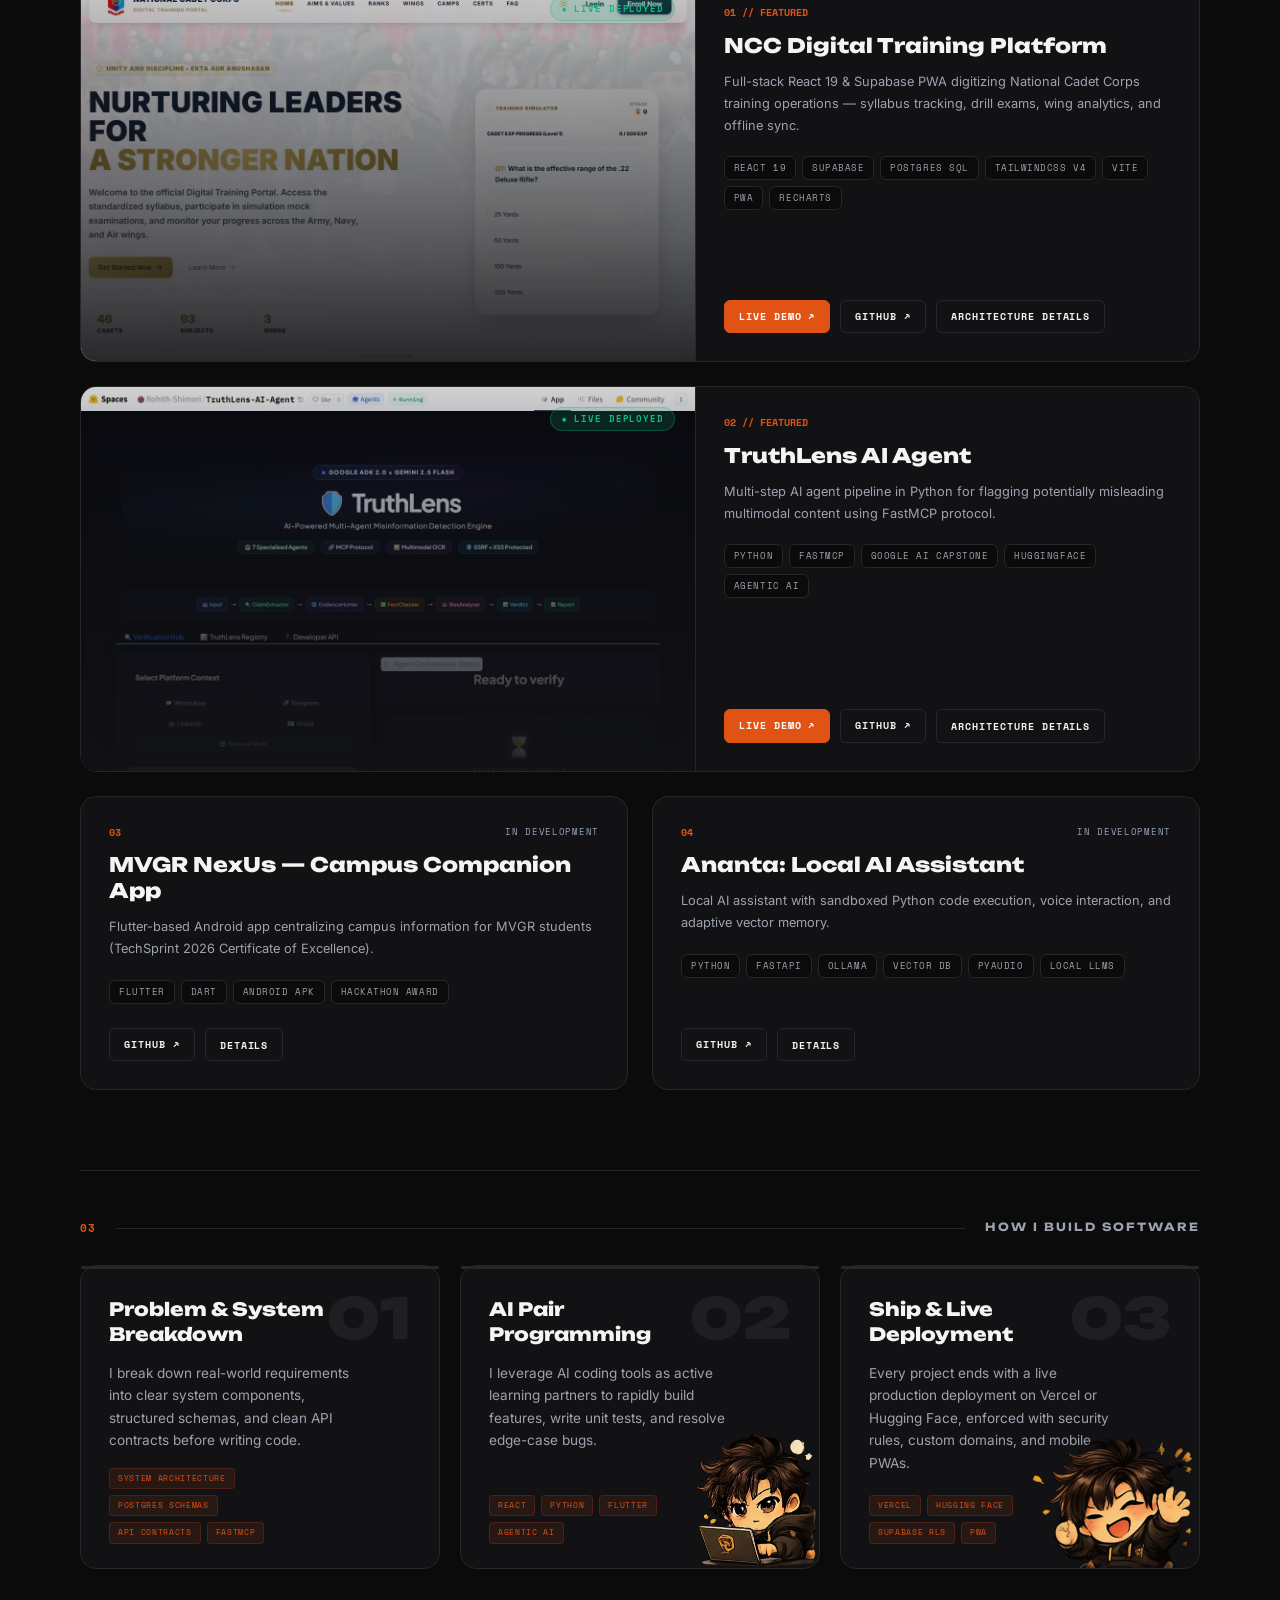
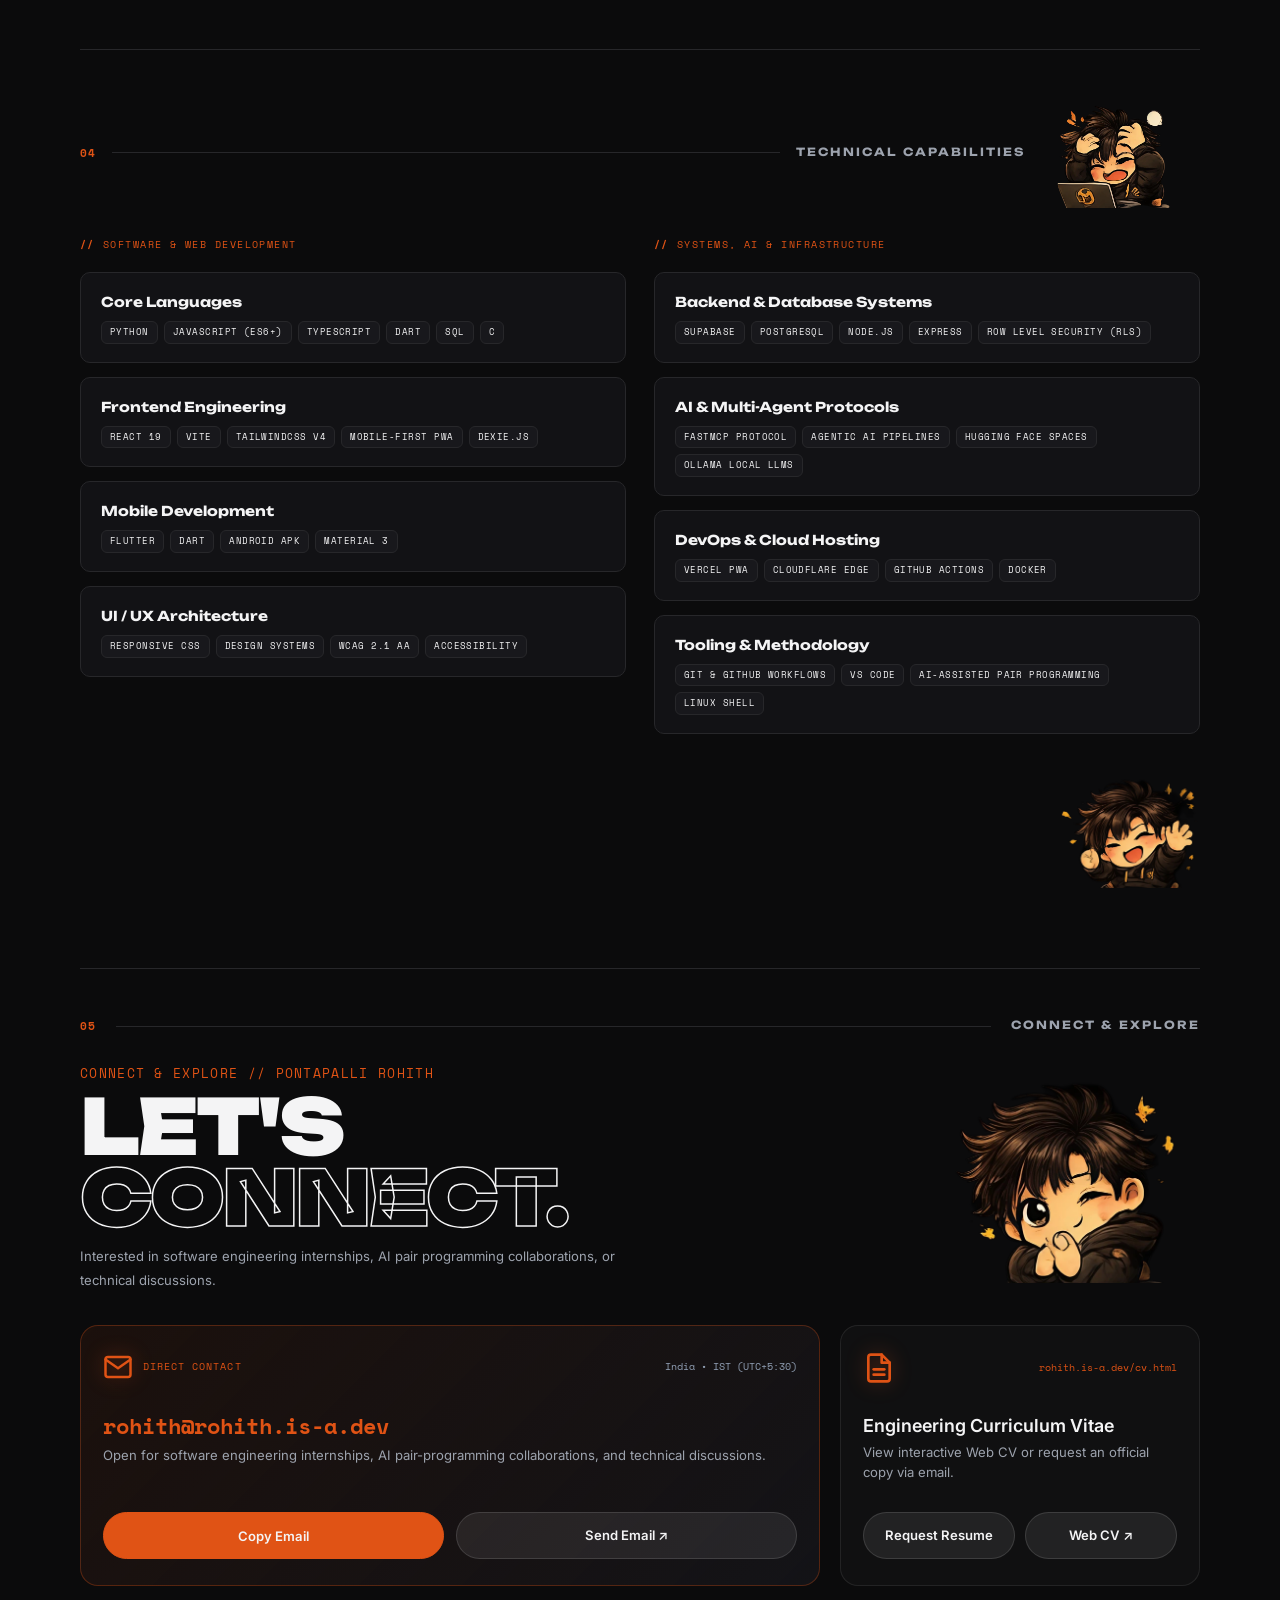
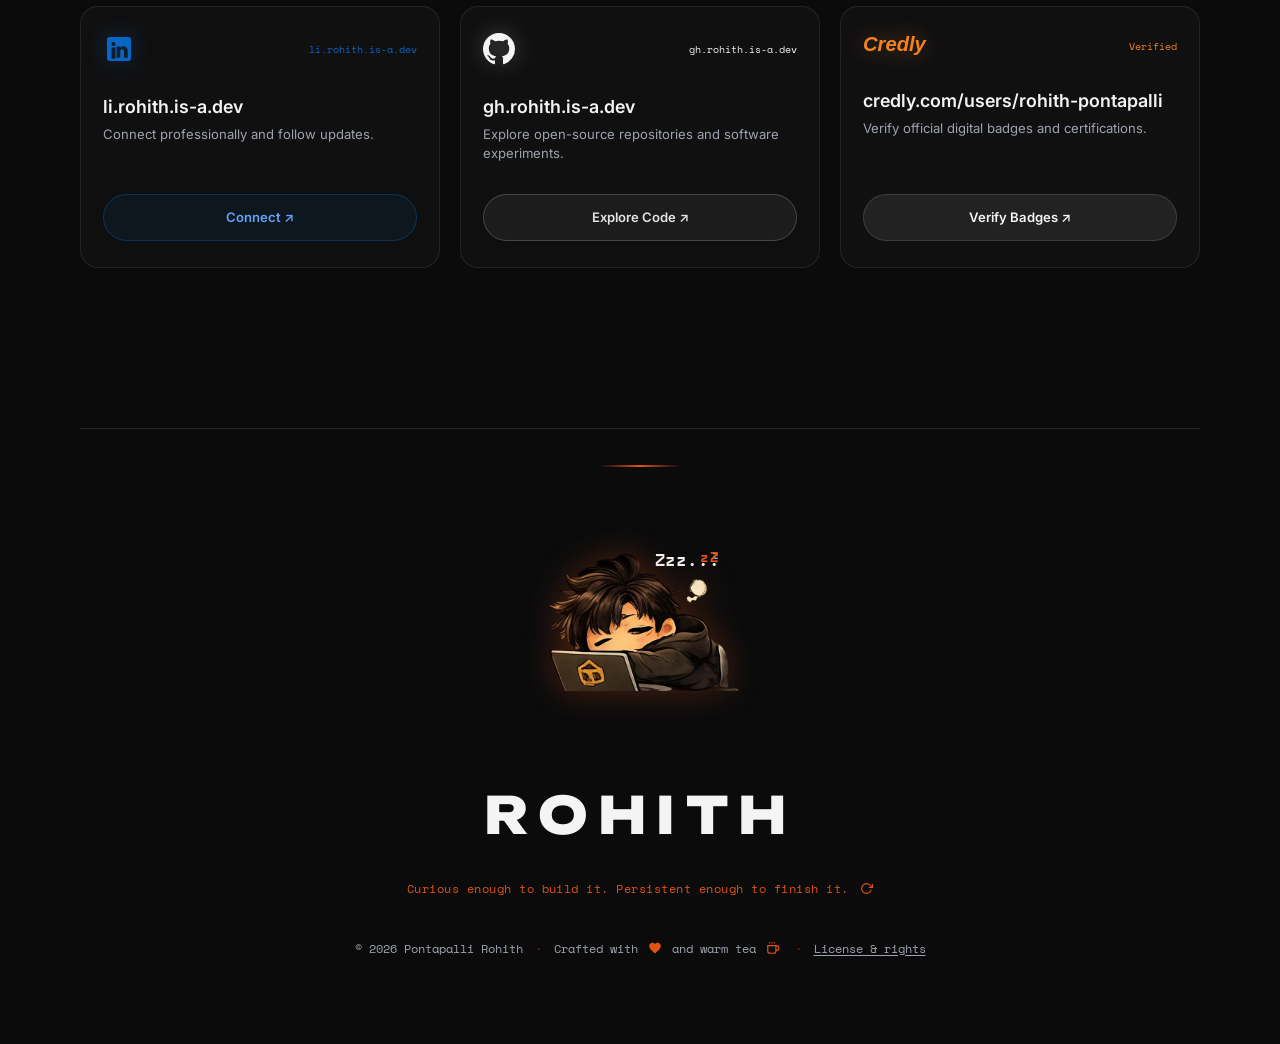
==== commit 55e3ba95: "fix(nav): retain single Rohith OS button beside search and remove redundant nav & hero buttons" ====
--- a/index.html
+++ b/index.html
@@ -150,7 +150,6 @@
         <li><a href="#approach">Workflow</a></li>
         <li><a href="#skills">Capabilities</a></li>
         <li><a href="#contact">Contact</a></li>
-        <li><a href="rohith-os.html" style="color:var(--accent); font-weight:700">✦ Rohith OS</a></li>
       </ul>
       <div style="display:flex; align-items:center; gap:8px">
         <a href="rohith-os.html" class="cmd-btn" style="text-decoration:none; border-color:rgba(224,83,21,0.4); background:rgba(224,83,21,0.08); color:var(--paper)">
@@ -195,7 +194,6 @@
               <div style="display:flex; align-items:center; gap:8px; margin-top:10px; flex-wrap:wrap">
                 <a href="#projects" class="btn btn-primary" style="padding:6px 12px; font-size:0.68rem; white-space:nowrap; font-weight:700">View Projects ↗</a>
                 <a href="cv.html" target="_blank" onclick="window.open('cv.html', 'RohithWebCV'); return false;" class="btn btn-secondary" style="padding:6px 12px; font-size:0.68rem; white-space:nowrap; font-weight:700">Web CV ↗</a>
-                <a href="rohith-os.html" class="btn" style="padding:6px 12px; font-size:0.68rem; white-space:nowrap; font-weight:700; background:rgba(224,83,21,0.12); border:1px solid var(--accent); color:var(--paper)"><span style="color:var(--accent)">✦</span> Rohith OS ↗</a>
               </div>
 
             </div>
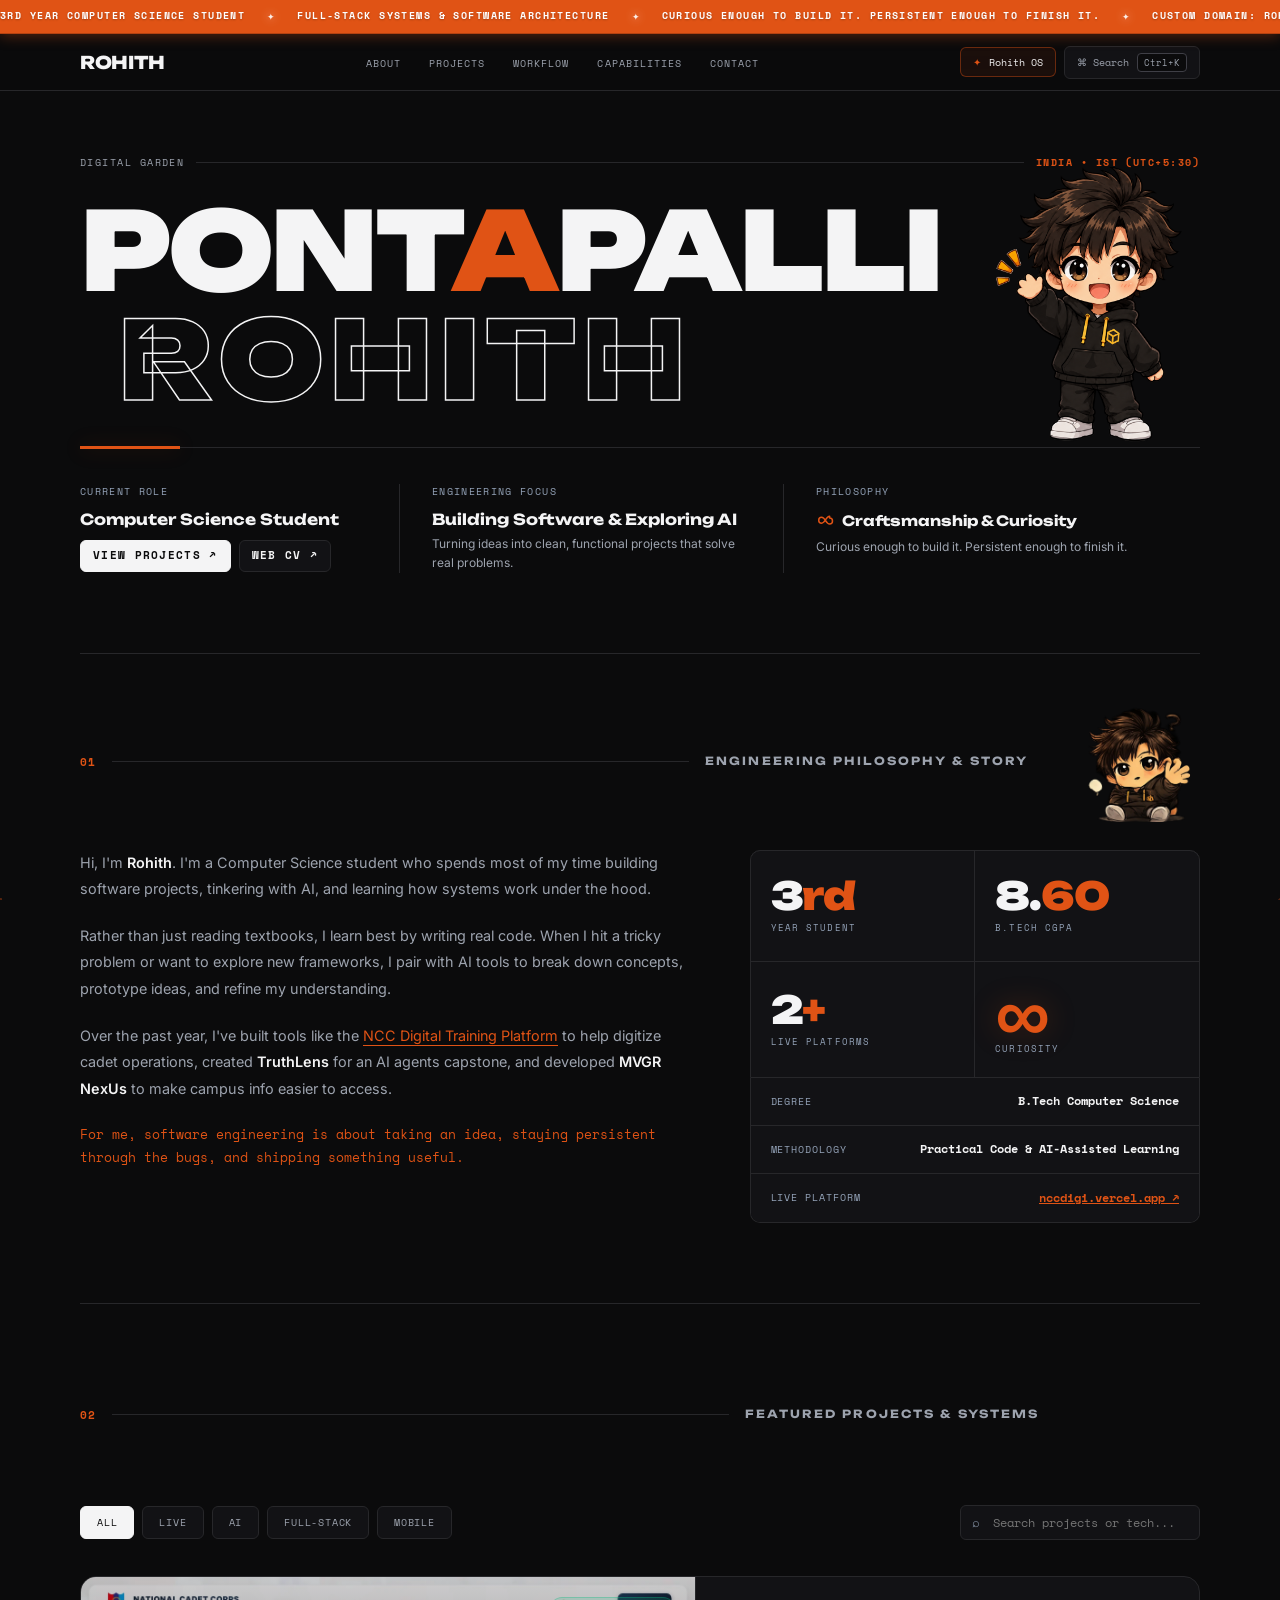
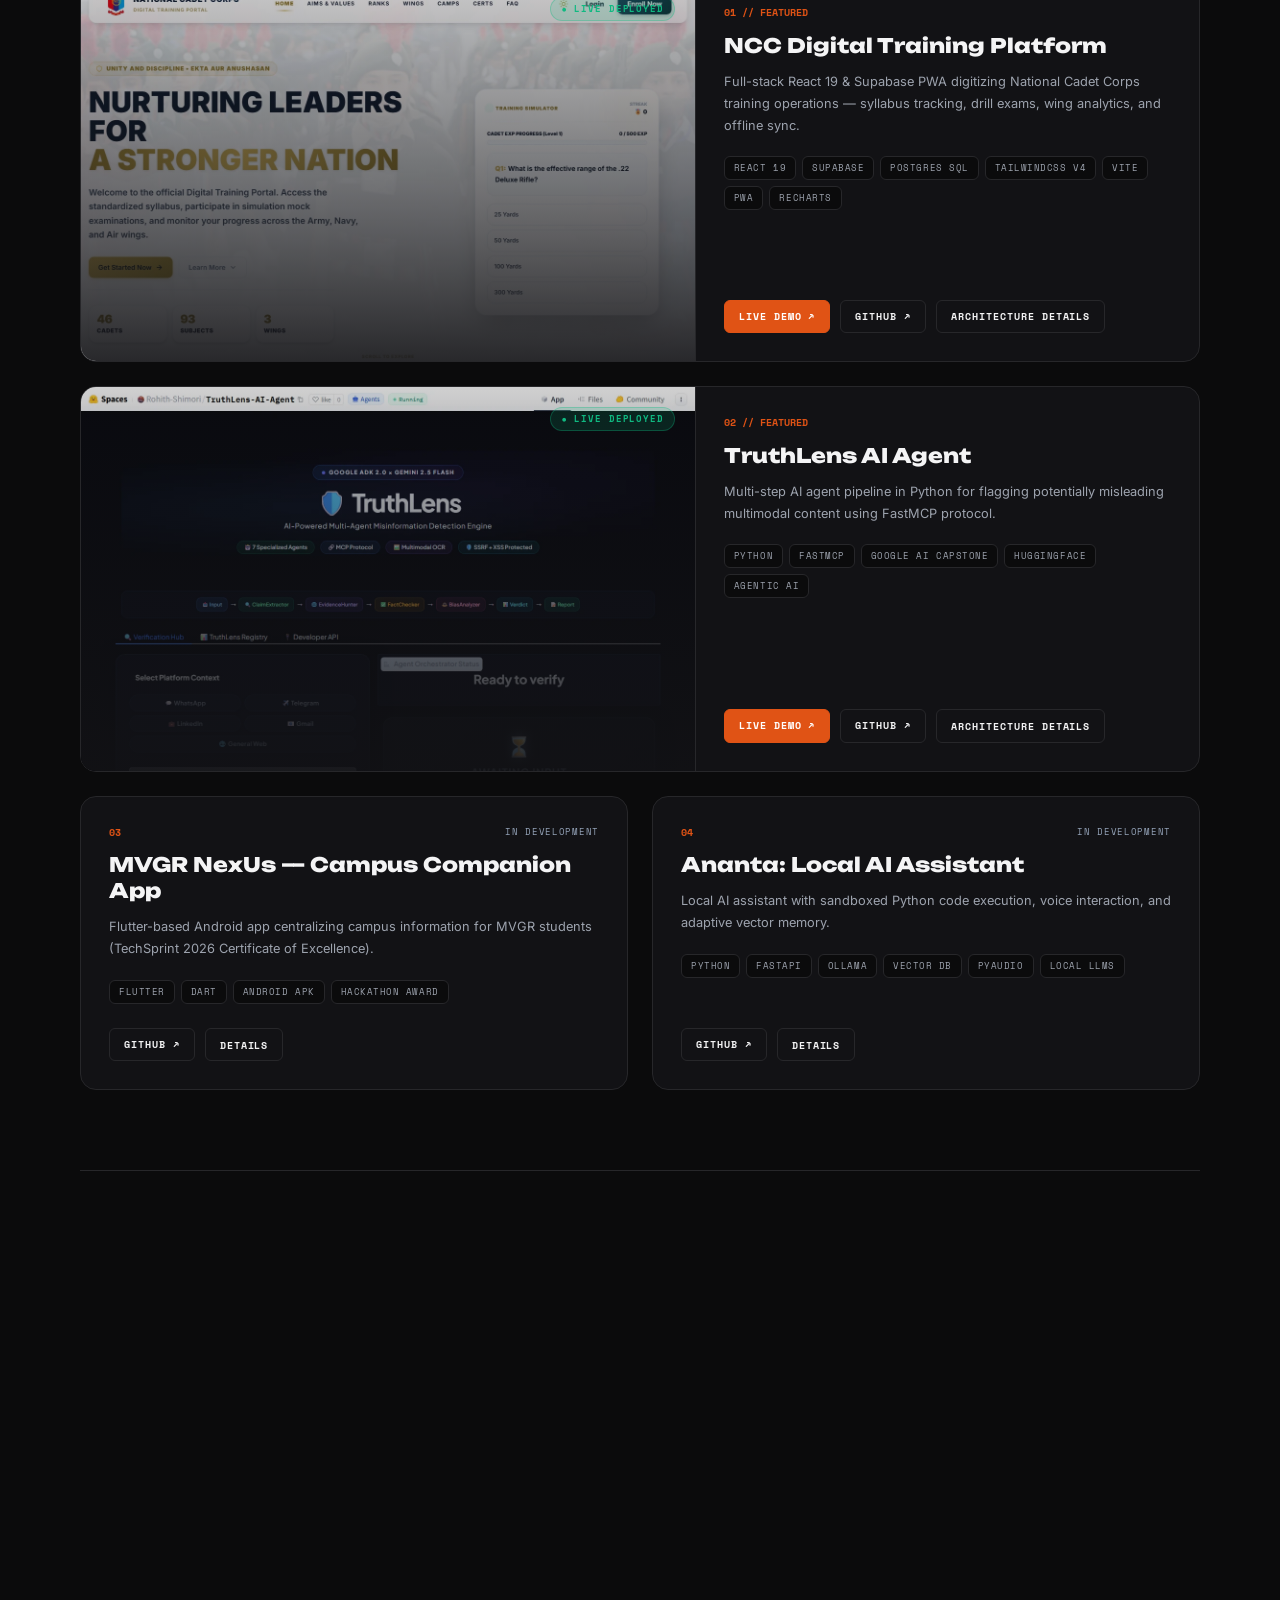
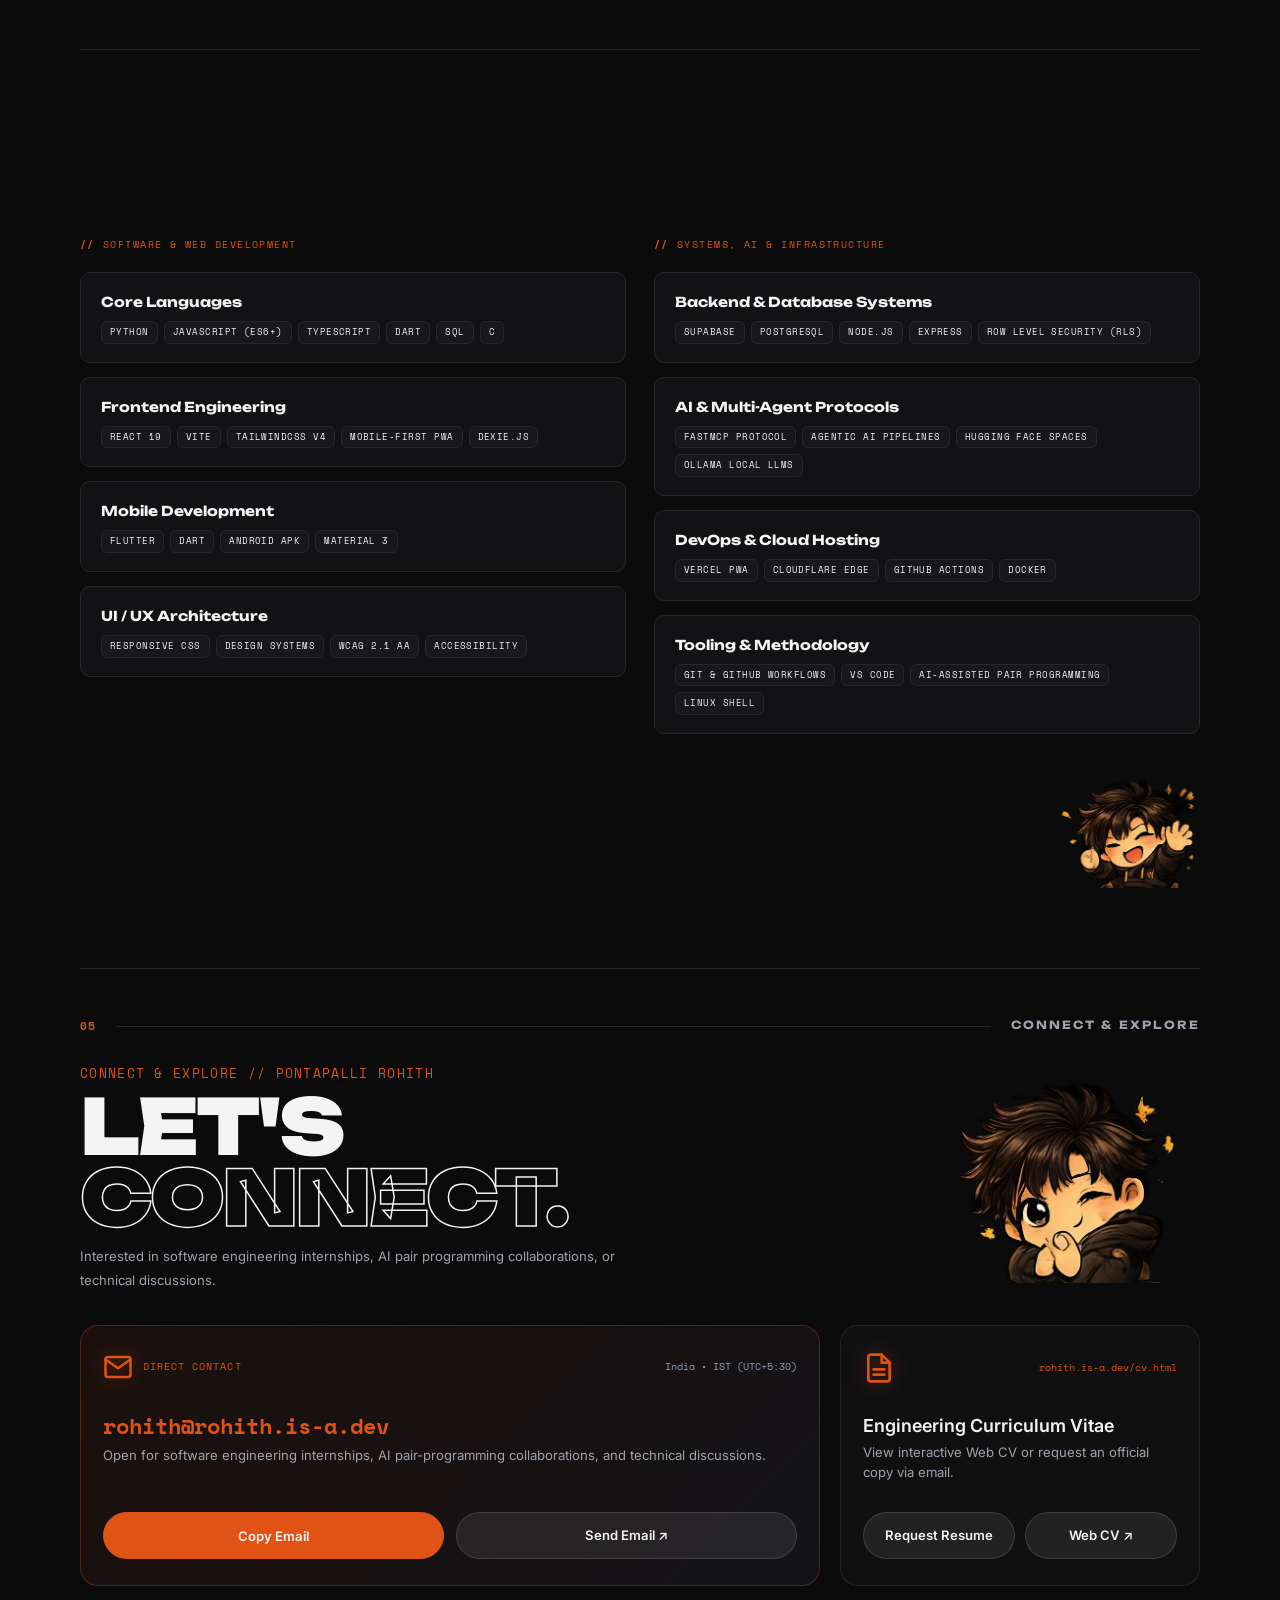
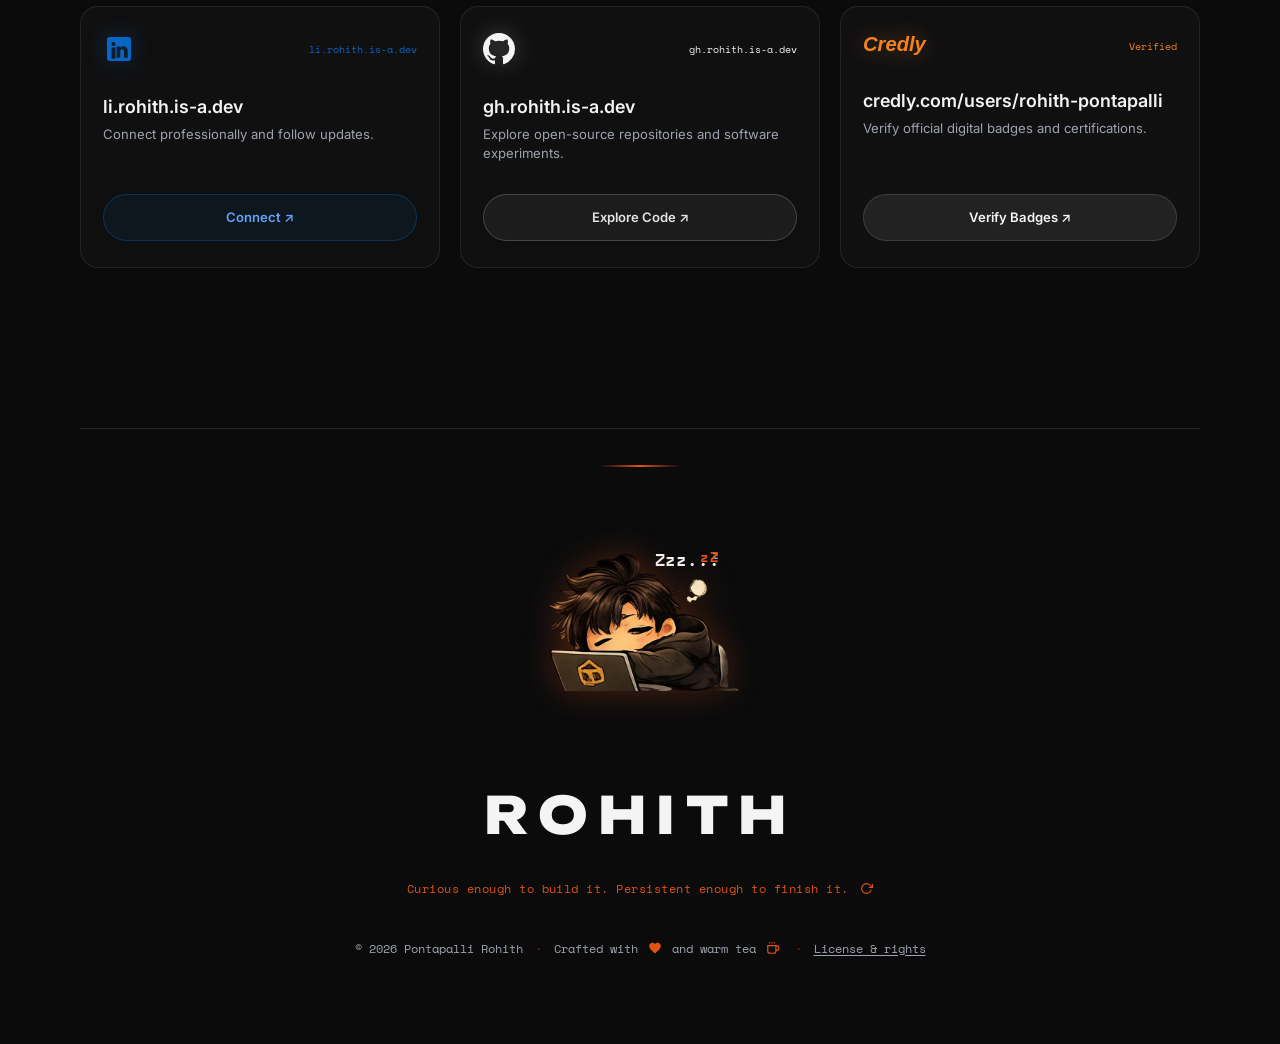
==== commit 545dd687: "feat(seo): enhance meta tags, structured data, sitemap with rohith-os, webmanifest, and crawler conf" ====
--- a/index.html
+++ b/index.html
@@ -8,9 +8,18 @@
   <title>Pontapalli Rohith | Software Projects, AI Experiments, and Portfolio</title>
   <meta name="description"
     content="Official portfolio of Pontapalli Rohith featuring software engineering projects, AI experiments, technical workflow, and contact details.">
-  <meta name="google-site-verification" content="tt2Q3agziCFtHhbkxJeJkHTHPEvtUf4WTbdHN4Mv_2o" />
+  <meta name="keywords"
+    content="Pontapalli Rohith, Rohith Pontapalli, Rohith, Rohith Shimori, Rohith-Shimori, rohith.is-a.dev, Rohith portfolio, software developer portfolio, full stack developer, AI engineer, computer science student, NCC Digital Training Platform, MVGR NexUs, TruthLens, Rohith OS, India">
+  <meta name="google-site-verification" content="tt2Q3agziCFtHhbkxJeJkHTHPEvtUf4WTbdHN4Mv_2o">
   <meta name="author" content="Pontapalli Rohith">
-  <meta name="robots" content="index,follow,max-image-preview:large">
+  <meta name="publisher" content="Pontapalli Rohith">
+  <meta name="creator" content="Pontapalli Rohith">
+  <meta name="robots" content="index, follow, max-snippet:-1, max-image-preview:large, max-video-preview:-1">
+  <meta name="googlebot" content="index, follow, max-snippet:-1, max-image-preview:large, max-video-preview:-1">
+  <meta name="bingbot" content="index, follow, max-snippet:-1, max-image-preview:large, max-video-preview:-1">
+  <meta name="geo.region" content="IN-AP">
+  <meta name="geo.placename" content="Andhra Pradesh, India">
+  <meta name="application-name" content="Pontapalli Rohith Portfolio">
   <link rel="canonical" href="https://rohith.is-a.dev/">
   <link rel="alternate" hreflang="en" href="https://rohith.is-a.dev/">
   
@@ -35,20 +44,21 @@
   <meta name="twitter:image" content="https://rohith.is-a.dev/mascot_wave.png">
   <meta name="twitter:image:alt" content="Pontapalli Rohith Mascot Waving">
 
-  <!-- Favicons & Touch Icons for Google Search & Browsers -->
+  <!-- Favicons, Manifest & Touch Icons -->
   <link rel="shortcut icon" href="https://rohith.is-a.dev/favicon.ico">
   <link rel="icon" type="image/x-icon" href="https://rohith.is-a.dev/favicon.ico">
   <link rel="icon" type="image/png" sizes="48x48" href="https://rohith.is-a.dev/favicon-48x48.png">
   <link rel="icon" type="image/png" sizes="192x192" href="https://rohith.is-a.dev/favicon-192x192.png">
   <link rel="apple-touch-icon" sizes="180x180" href="https://rohith.is-a.dev/favicon-192x192.png">
-
-  <!-- Schema.org JSON-LD WebSite Structured Data for Google Site Name Header -->
+  <link rel="manifest" href="site.webmanifest">
+
+  <!-- Schema.org JSON-LD WebSite Structured Data -->
   <script type="application/ld+json">
   {
     "@context": "https://schema.org",
     "@type": "WebSite",
     "name": "Pontapalli Rohith",
-    "alternateName": ["Rohith", "rohith.is-a.dev", "Rohith Shimori"],
+    "alternateName": ["Rohith", "rohith.is-a.dev", "Rohith Shimori", "Rohith-Shimori", "Pontapalli Rohith Portfolio"],
     "url": "https://rohith.is-a.dev/",
     "description": "Official portfolio of Pontapalli Rohith featuring software engineering projects, AI experiments, technical workflow, and contact details.",
     "inLanguage": "en"
@@ -61,12 +71,31 @@
     "@context": "https://schema.org",
     "@type": "Person",
     "name": "Pontapalli Rohith",
-    "alternateName": ["Rohith", "rohith.is-a.dev", "Rohith Shimori"],
+    "alternateName": ["Rohith", "Rohith Pontapalli", "rohith.is-a.dev", "Rohith Shimori", "Rohith-Shimori"],
     "url": "https://rohith.is-a.dev/",
-    "description": "Computer Science student building software projects, AI experiments, and practical engineering workflows.",
+    "description": "Computer Science student and software engineer building full-stack web applications, AI tools, and interactive systems.",
     "image": "https://rohith.is-a.dev/mascot_wave.png",
-    "jobTitle": "Computer Science Student",
-    "knowsAbout": ["Computer Science", "Artificial Intelligence", "Full-Stack Web Development", "React", "Flutter", "Python"],
+    "jobTitle": "Software Developer & Computer Science Student",
+    "nationality": {
+      "@type": "Country",
+      "name": "India"
+    },
+    "alumniOf": {
+      "@type": "EducationalOrganization",
+      "name": "Maharaj Vijayaram Gajapathi Raj College of Engineering (MVGR)"
+    },
+    "knowsAbout": [
+      "Computer Science",
+      "Artificial Intelligence",
+      "Full-Stack Web Development",
+      "React",
+      "Flutter",
+      "Python",
+      "FastMCP",
+      "Streamlit",
+      "Web Audio API",
+      "Progressive Web Apps"
+    ],
     "sameAs": [
       "https://github.com/Rohith-Shimori",
       "https://in.linkedin.com/in/pontapalli-rohith",
@@ -74,6 +103,109 @@
     ]
   }
   </script>
+
+  <!-- Schema.org JSON-LD Structured Data for Projects (SoftwareApplication / CreativeWork) -->
+  <script type="application/ld+json">
+  {
+    "@context": "https://schema.org",
+    "@type": "ItemList",
+    "name": "Featured Software Projects by Pontapalli Rohith",
+    "itemListElement": [
+      {
+        "@type": "ListItem",
+        "position": 1,
+        "item": {
+          "@type": "SoftwareApplication",
+          "name": "NCC Digital Training Platform",
+          "applicationCategory": "EducationalApplication",
+          "operatingSystem": "Web, Android, iOS (PWA)",
+          "url": "https://nccdigi.vercel.app",
+          "description": "Comprehensive progressive web application for managing cadet attendance, training events, camp logistics, and parade records offline-first.",
+          "author": {
+            "@type": "Person",
+            "name": "Pontapalli Rohith"
+          }
+        }
+      },
+      {
+        "@type": "ListItem",
+        "position": 2,
+        "item": {
+          "@type": "SoftwareApplication",
+          "name": "TruthLens AI",
+          "applicationCategory": "UtilityApplication",
+          "operatingSystem": "Web",
+          "url": "https://truthlens.streamlit.app",
+          "description": "Autonomous AI fact-checking and media verification system powered by FastMCP, web search APIs, and multimodal verification pipelines.",
+          "author": {
+            "@type": "Person",
+            "name": "Pontapalli Rohith"
+          }
+        }
+      },
+      {
+        "@type": "ListItem",
+        "position": 3,
+        "item": {
+          "@type": "SoftwareApplication",
+          "name": "MVGR NexUs",
+          "applicationCategory": "MobileApplication",
+          "operatingSystem": "Android, iOS",
+          "description": "Cross-platform Flutter campus utility app with role-based access, attendance analytics, and real-time updates. TechSprint 2026 Hackathon Winner.",
+          "author": {
+            "@type": "Person",
+            "name": "Pontapalli Rohith"
+          }
+        }
+      },
+      {
+        "@type": "ListItem",
+        "position": 4,
+        "item": {
+          "@type": "WebApplication",
+          "name": "Rohith OS",
+          "applicationCategory": "DeveloperApplication",
+          "operatingSystem": "Web Browser",
+          "url": "https://rohith.is-a.dev/rohith-os.html",
+          "description": "Interactive browser operating system with real-time gaze-tracking mascot, Sound Lab lo-fi audio deck, and live GitHub telemetry.",
+          "author": {
+            "@type": "Person",
+            "name": "Pontapalli Rohith"
+          }
+        }
+      }
+    ]
+  }
+  </script>
+
+  <!-- Schema.org JSON-LD Breadcrumbs -->
+  <script type="application/ld+json">
+  {
+    "@context": "https://schema.org",
+    "@type": "BreadcrumbList",
+    "itemListElement": [
+      {
+        "@type": "ListItem",
+        "position": 1,
+        "name": "Home",
+        "item": "https://rohith.is-a.dev/"
+      },
+      {
+        "@type": "ListItem",
+        "position": 2,
+        "name": "Rohith OS",
+        "item": "https://rohith.is-a.dev/rohith-os.html"
+      },
+      {
+        "@type": "ListItem",
+        "position": 3,
+        "name": "Curriculum Vitae",
+        "item": "https://rohith.is-a.dev/cv.html"
+      }
+    ]
+  }
+  </script>
+
   <script type="application/ld+json">
   {
     "@context": "https://schema.org",
@@ -99,7 +231,6 @@
   <link
     href="https://fonts.googleapis.com/css2?family=Inter:wght@400;600;700&family=Space+Mono:wght@400;700&family=Unbounded:wght@700;800&display=swap"
     rel="stylesheet">
-  <link rel="preload" as="image" href="mascot_wave.webp" type="image/webp">
   <link rel="stylesheet" href="css/styles.css?v=2.4">
 </head>
 
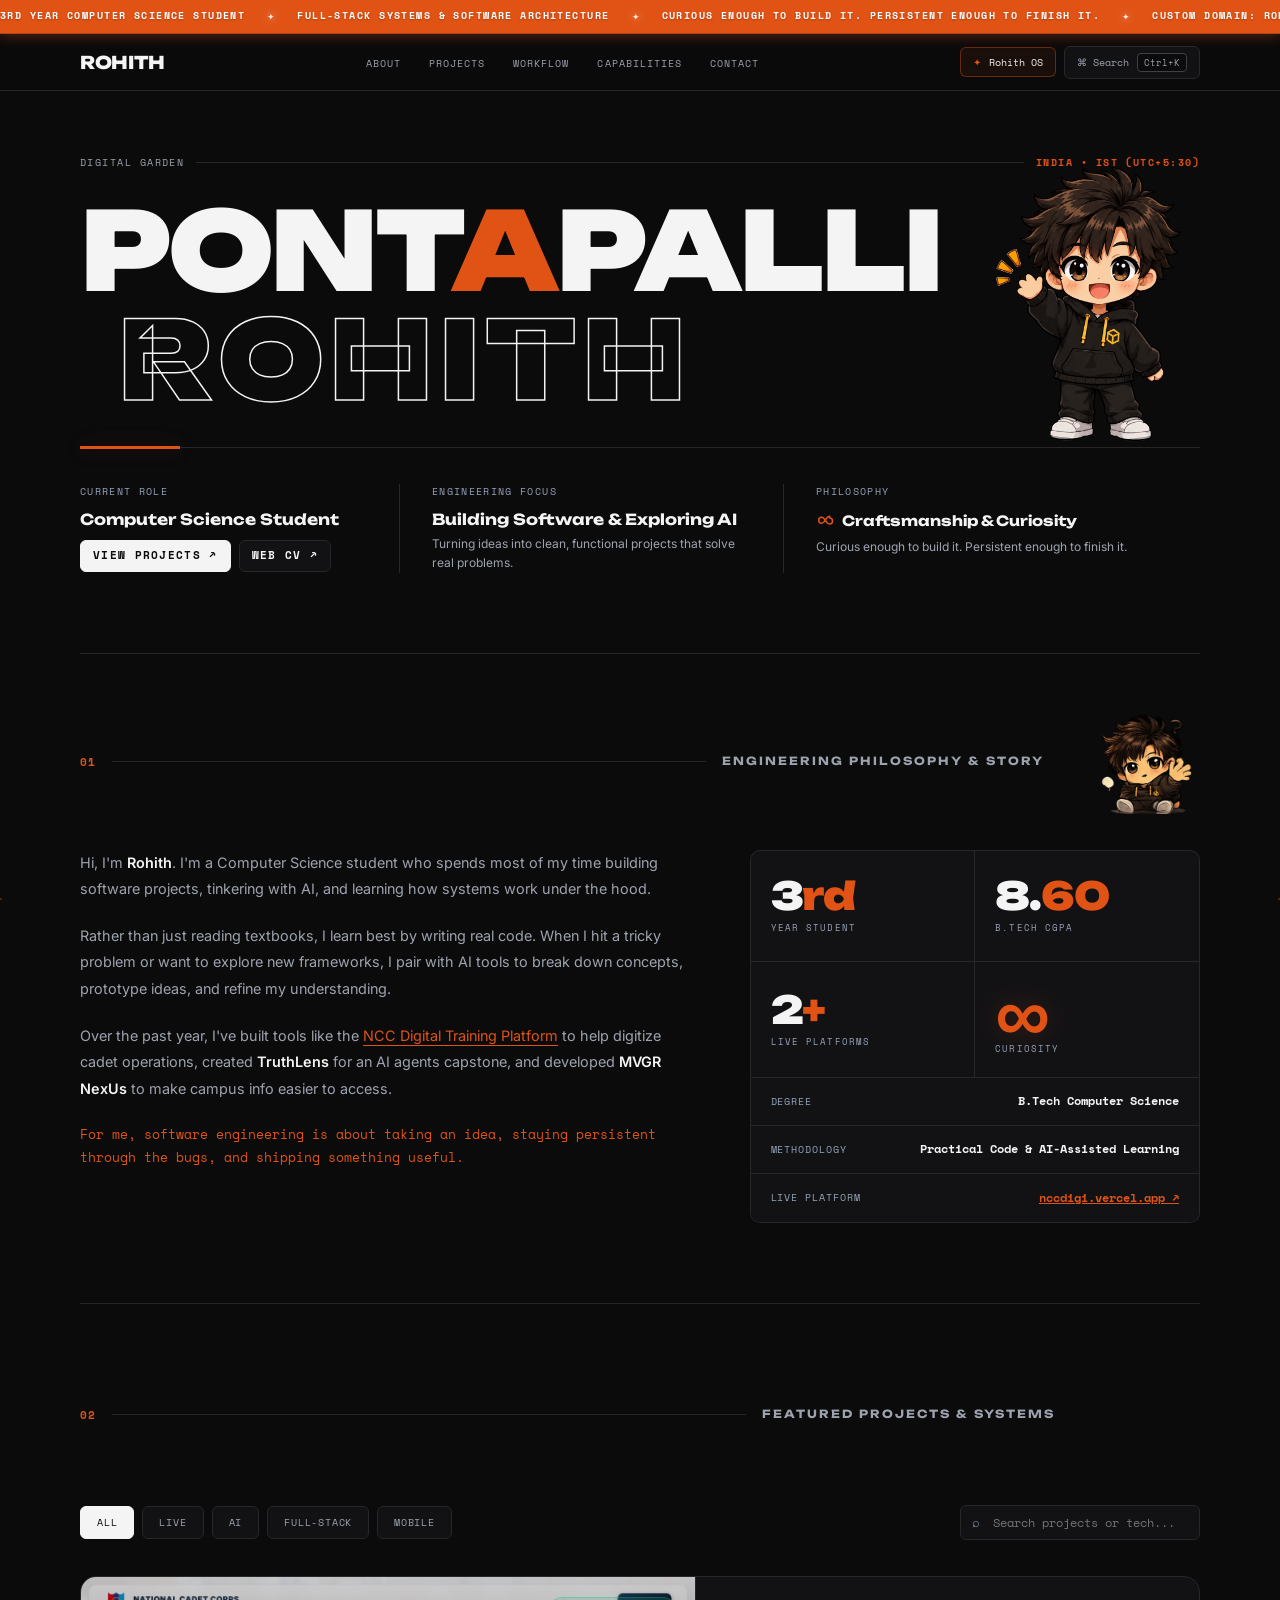
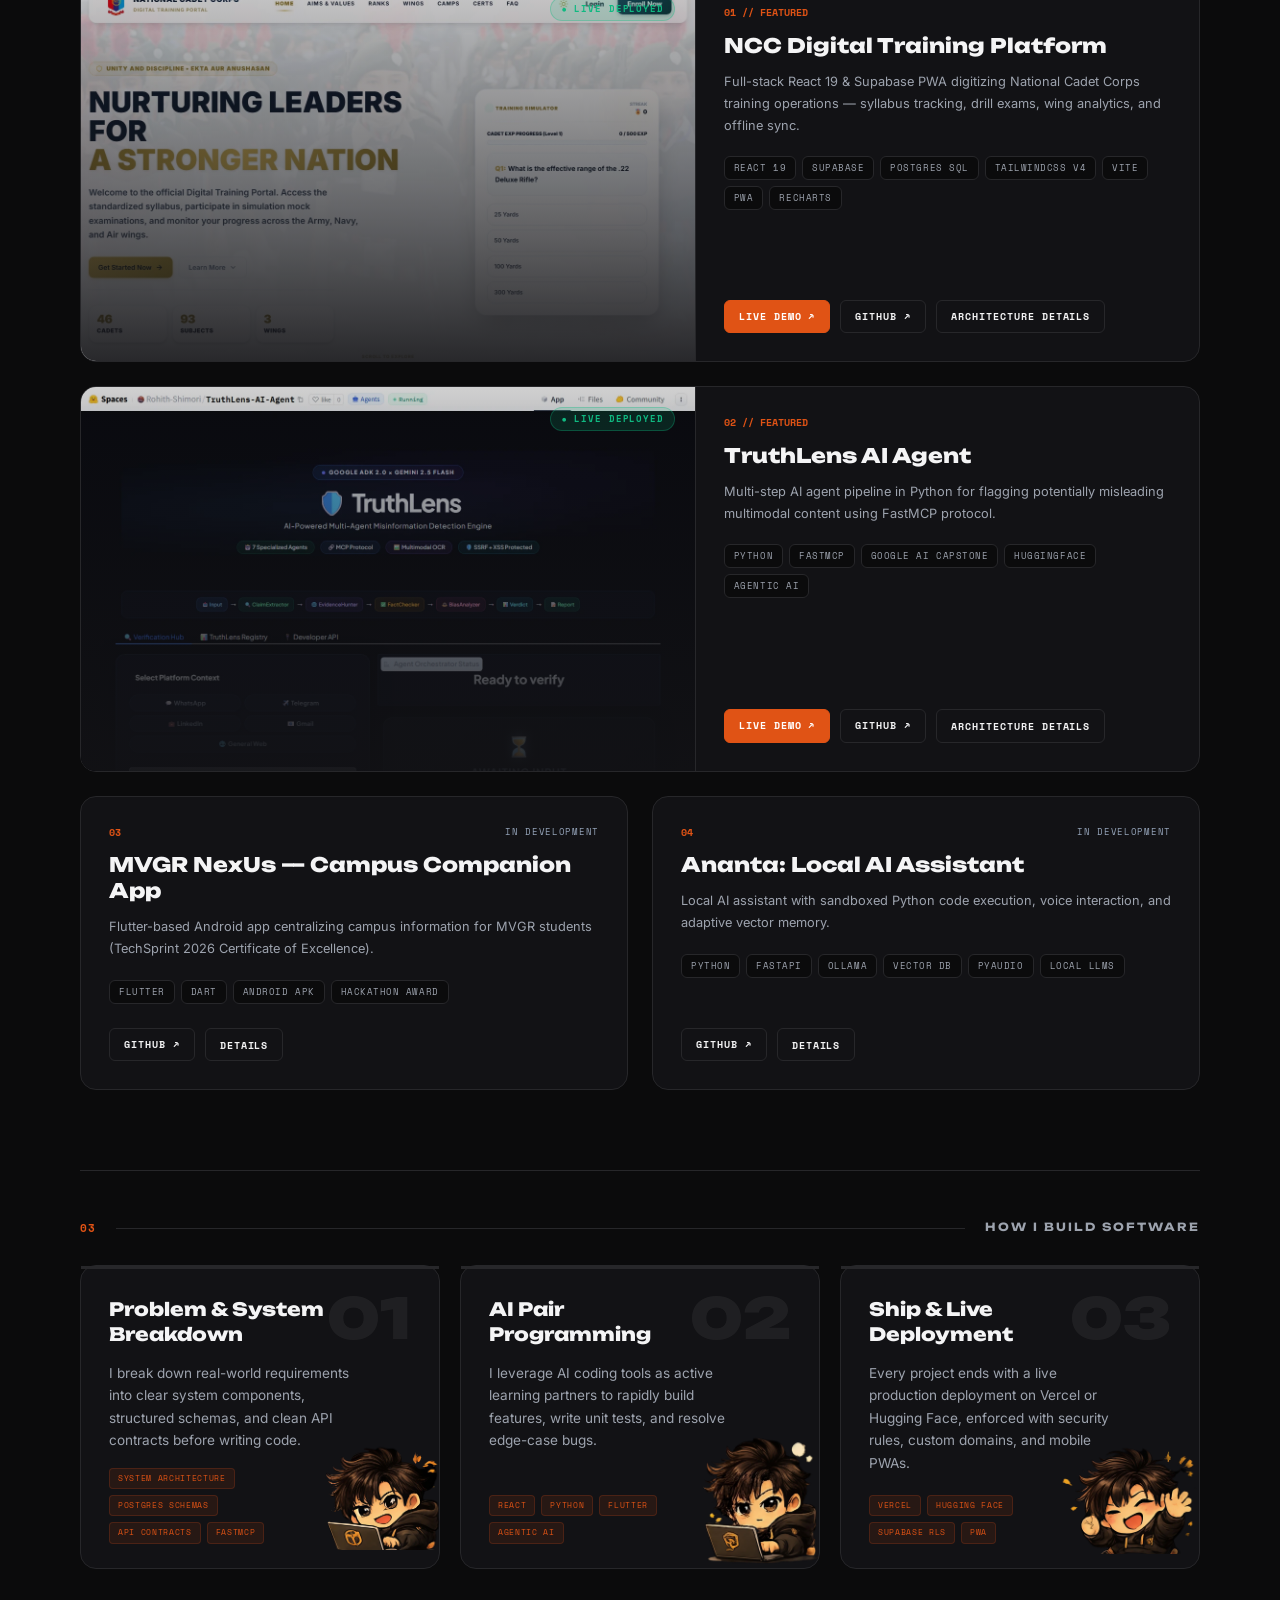
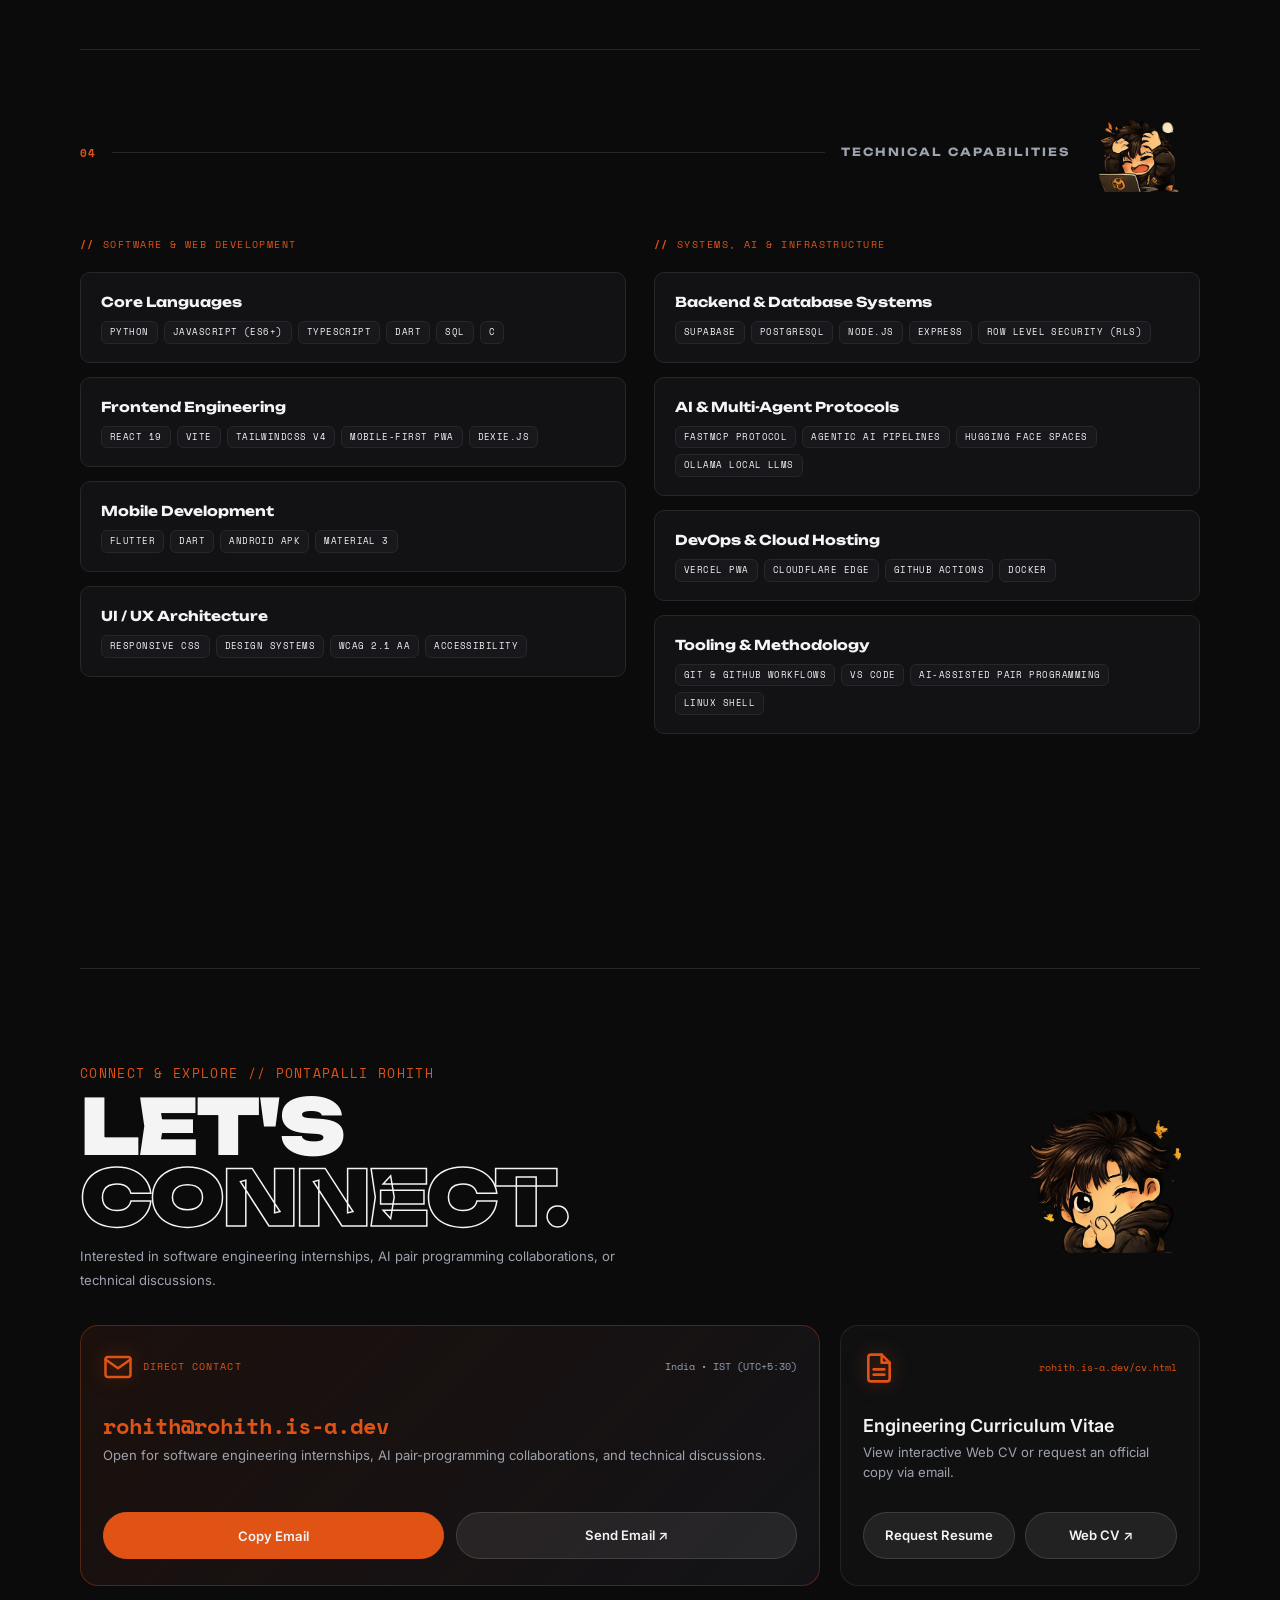
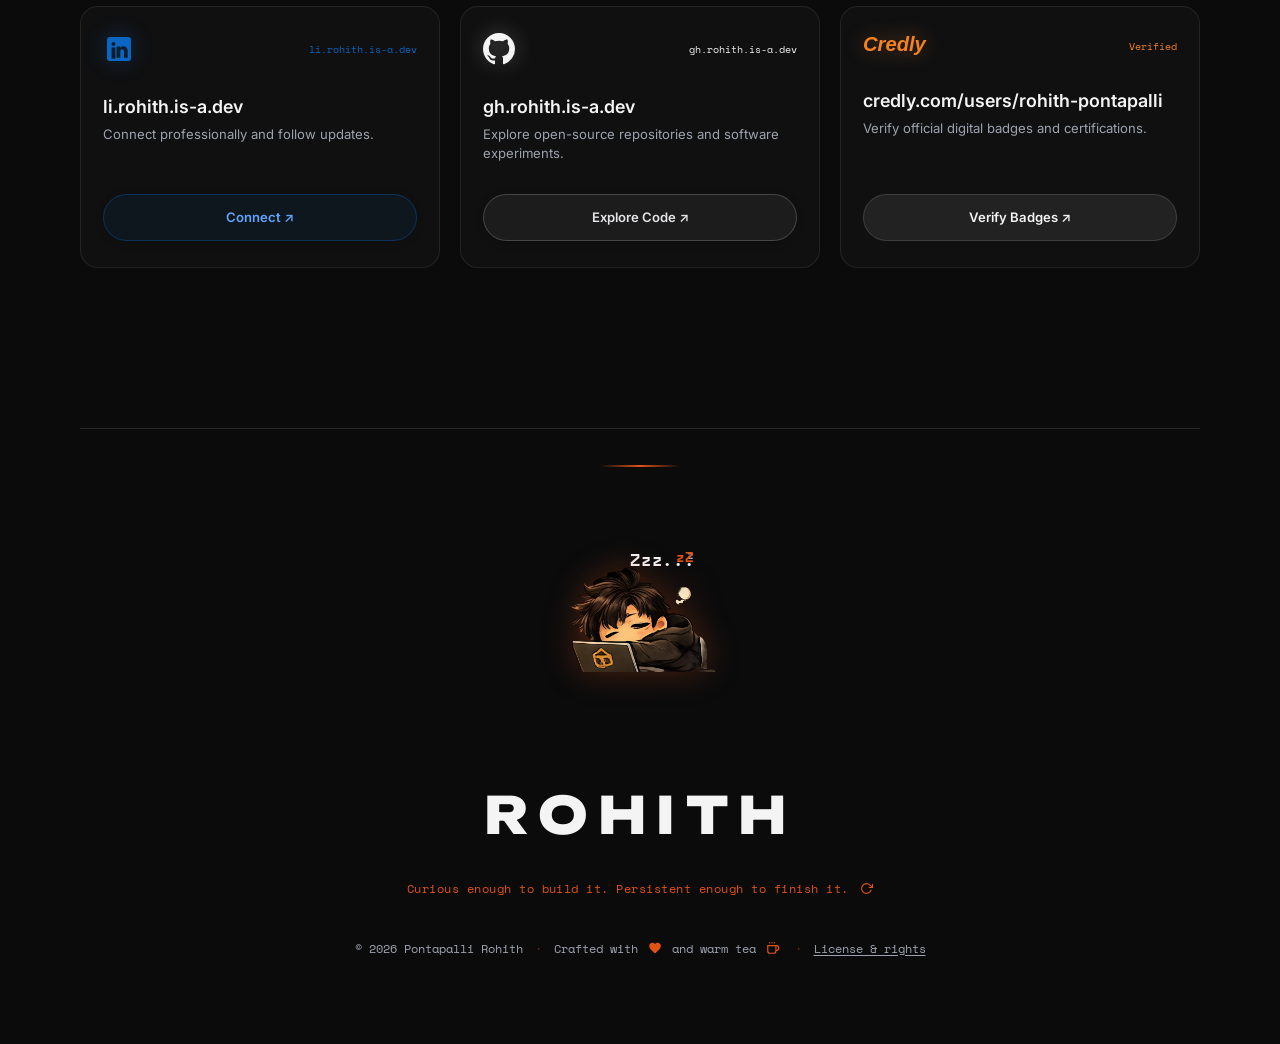
==== commit 2608b929: "perf(core): optimize resource priority, reactive preloader, zero CLS, and event delegation" ====
--- a/index.html
+++ b/index.html
@@ -228,10 +228,13 @@
     href="data:image/svg+xml,%3CSVG xmlns='http://www.w3.org/2000/svg' viewBox='0 0 34 34'%3E%3Crect width='34' height='34' rx='8' fill='%23121215' stroke='%23E05315' stroke-width='1.5'/%3E%3Cpath d='M9 25V9H16.5C18.433 9 20 10.567 20 12.5C20 14.433 18.433 16 16.5 16H9' stroke='%23F4F4F5' stroke-width='2.2' stroke-linecap='round' stroke-linejoin='round'/%3E%3Cpath d='M17 16H21.5C23.433 16 25 17.567 25 19.5C25 21.433 23.433 23 21.5 23H17V25' stroke='%23E05315' stroke-width='2.2' stroke-linecap='round' stroke-linejoin='round'/%3E%3Ccircle cx='24.5' cy='9.5' r='1.5' fill='%23E05315'/%3E%3C/svg%3E">
   <link rel="preconnect" href="https://fonts.googleapis.com">
   <link rel="preconnect" href="https://fonts.gstatic.com" crossorigin>
+  <link rel="preload" as="image" href="mascot_wave.webp" type="image/webp">
+  <link rel="preload" as="image" href="mascot-frames/center.webp" type="image/webp" fetchpriority="high">
+  <link rel="prefetch" href="rohith-os.html">
   <link
     href="https://fonts.googleapis.com/css2?family=Inter:wght@400;600;700&family=Space+Mono:wght@400;700&family=Unbounded:wght@700;800&display=swap"
     rel="stylesheet">
-  <link rel="stylesheet" href="css/styles.css?v=2.4">
+  <link rel="stylesheet" href="css/styles.css?v=2.5">
 </head>
 
 <body>
@@ -241,7 +244,7 @@
     <div class="preloader-inner">
       <!-- Mini Roh waving animation -->
       <div class="preloader-mascot-wrap">
-        <video class="preloader-mascot-video" autoplay loop muted playsinline>
+        <video class="preloader-mascot-video" autoplay loop muted playsinline preload="metadata" poster="mascot_wave.webp">
           <source src="mascot_wave_animated.webm" type="video/webm">
         </video>
       </div>
@@ -367,7 +370,7 @@
           <div class="mascot-interactive-wrap" style="margin-left:16px; flex-shrink:0">
             <div class="mascot-speech-bubble" id="aboutBubble">hmm... how do I make this architecture cleaner? <svg class="b-icon" viewBox="0 0 24 24" fill="none" stroke="var(--accent)" stroke-width="2" stroke-linecap="round" stroke-linejoin="round" aria-hidden="true"><circle cx="12" cy="12" r="10"/><path d="M9.09 9a3 3 0 0 1 5.83 1c0 2-3 3-3 3"/><line x1="12" y1="17" x2="12.01" y2="17"/></svg></div>
             <img src="mascot_thinking.webp" alt="Mini Roh Thinking" class="mascot-interactive" width="120" height="120" loading="lazy" decoding="async"
-              style="height:120px; width:auto; animation:floatCute 4s ease-in-out infinite"
+              style="width:120px; height:120px; aspect-ratio:1/1; object-fit:contain; animation:floatCute 4s ease-in-out infinite"
               onclick="triggerMascotClick(this, 'aboutBubble', 'wait... I think I just had a breakthrough! <svg class=\'b-icon\' viewBox=\'0 0 24 24\' fill=\'none\' stroke=\'var(--accent)\' stroke-width=\'2\' stroke-linecap=\'round\' stroke-linejoin=\'round\' aria-hidden=\'true\'><path d=\'M9 18h6M10 22h4M15.09 14A6 6 0 0 0 18 9a6 6 0 0 0-12 0 6 6 0 0 0 2.91 5\'/></svg>')">
           </div>
         </div>
@@ -430,7 +433,7 @@
           <div class="mascot-interactive-wrap" style="flex-shrink:0">
             <div class="mascot-speech-bubble" id="projectsBubble">these projects? yeah, I built those <svg class="b-icon" viewBox="0 0 24 24" fill="none" stroke="var(--accent)" stroke-width="2" stroke-linecap="round" stroke-linejoin="round" aria-hidden="true"><path d="M2 10h20M4 10a4 4 0 0 0 8 0M12 10a4 4 0 0 0 8 0"/><line x1="2" y1="10" x2="4" y2="16"/><line x1="22" y1="10" x2="20" y2="16"/></svg></div>
             <img src="mascot_focus_mode.webp" alt="Mini Roh Focus Mode" class="mascot-interactive" width="125" height="125" loading="lazy" decoding="async"
-              style="height:125px; width:auto; animation:floatCute 3.6s ease-in-out infinite"
+              style="width:125px; height:125px; aspect-ratio:1/1; object-fit:contain; animation:floatCute 3.6s ease-in-out infinite"
               onclick="triggerMascotClick(this, 'projectsBubble', 'each one shipped live. no cap. <svg class=\'b-icon\' viewBox=\'0 0 24 24\' fill=\'none\' stroke=\'var(--accent)\' stroke-width=\'2\' stroke-linecap=\'round\' stroke-linejoin=\'round\' aria-hidden=\'true\'><path d=\'M4.5 16.5c-1.5 1.26-2 5-2 5s3.74-.5 5-2c.71-.71.79-1.81.2-2.55L4.5 16.5zM12 15l-3-3m7.5-6.5C18.5 3.5 21 2 21 2s-1.5 2.5-3.5 4.5c-2.3 2.3-5.2 4.2-7 6l-3-3c1.8-1.8 3.7-4.7 6-7z\'/></svg>')">
           </div>
         </div>
@@ -494,7 +497,7 @@
             <!-- MASCOT ALIGNED 7px OVER RIGHT BORDER WITH BUBBLE -->
             <div class="mascot-interactive-wrap" style="position:absolute; bottom:0; right:-7px; z-index:10">
               <div class="mascot-speech-bubble" id="wf1Bubble" style="bottom:140px; right:10px; left:auto; transform:none">midnight ideas ➔ clean blueprints <svg class="b-icon" viewBox="0 0 24 24" fill="none" stroke="var(--accent)" stroke-width="2" stroke-linecap="round" stroke-linejoin="round" aria-hidden="true"><path d="M12 20h9"/><path d="M16.5 3.5a2.121 2.121 0 0 1 3 3L7 19l-4 1 1-4L16.5 3.5z"/></svg></div>
-              <img src="mascot_git_conflict.webp" alt="Mini Roh Architect" class="mascot-interactive" width="145" height="145" loading="lazy" decoding="async" style="height:145px; width:auto; animation:floatCute 3.4s ease-in-out infinite" onclick="triggerMascotClick(this, 'wf1Bubble', 'the schema is perfect. *deletes everything* <svg class=\'b-icon\' viewBox=\'0 0 24 24\' fill=\'none\' stroke=\'var(--accent)\' stroke-width=\'2\' stroke-linecap=\'round\' stroke-linejoin=\'round\' aria-hidden=\'true\'><polyline points=\'3 6 5 6 21 6\'/><path d=\'M19 6v14a2 2 0 0 1-2 2H7a2 2 0 0 1-2-2V6m3 0V4a2 2 0 0 1 2-2h4a2 2 0 0 1 2 2v2\'/></svg>')">
+              <img src="mascot_git_conflict.webp" alt="Mini Roh Architect" class="mascot-interactive" width="145" height="145" loading="lazy" decoding="async" style="width:145px; height:145px; aspect-ratio:1/1; object-fit:contain; animation:floatCute 3.4s ease-in-out infinite" onclick="triggerMascotClick(this, 'wf1Bubble', 'the schema is perfect. *deletes everything* <svg class=\'b-icon\' viewBox=\'0 0 24 24\' fill=\'none\' stroke=\'var(--accent)\' stroke-width=\'2\' stroke-linecap=\'round\' stroke-linejoin=\'round\' aria-hidden=\'true\'><polyline points=\'3 6 5 6 21 6\'/><path d=\'M19 6v14a2 2 0 0 1-2 2H7a2 2 0 0 1-2-2V6m3 0V4a2 2 0 0 1 2-2h4a2 2 0 0 1 2 2v2\'/></svg>')">
             </div>
             <div class="approach-tags" style="display:flex; flex-wrap:wrap; gap:6px; max-width:58%; margin-top:16px"><span>System Architecture</span><span>Postgres Schemas</span><span>API Contracts</span><span>FastMCP</span></div>
           </div>
@@ -509,7 +512,7 @@
             <!-- MASCOT ALIGNED AT RIGHT-BOTTOM CORNER WITH BUBBLE -->
             <div class="mascot-interactive-wrap" style="position:absolute; bottom:0; right:0; z-index:10">
               <div class="mascot-speech-bubble" id="wf2Bubble" style="bottom:140px; right:10px; left:auto; transform:none">me &amp; my AI agent ➔ unstoppable team <svg class="b-icon" viewBox="0 0 24 24" fill="none" stroke="var(--accent)" stroke-width="2" stroke-linecap="round" stroke-linejoin="round" aria-hidden="true"><rect x="3" y="11" width="18" height="10" rx="2"/><circle cx="12" cy="5" r="2"/><path d="M12 7v4M8 15h.01M16 15h.01"/></svg></div>
-              <img src="mascot_coding.webp" alt="Mini Roh Coding" class="mascot-interactive" width="145" height="145" loading="lazy" decoding="async" style="height:145px; width:auto; animation:floatCute 3.8s ease-in-out infinite" onclick="triggerMascotClick(this, 'wf2Bubble', 'AI wrote 200 lines. I wrote the prompt. teamwork. <svg class=\'b-icon\' viewBox=\'0 0 24 24\' fill=\'var(--accent)\' aria-hidden=\'true\'><polygon points=\'13 2 3 14 12 14 11 22 21 10 12 10 13 2\'/></svg>')">
+              <img src="mascot_coding.webp" alt="Mini Roh Coding" class="mascot-interactive" width="145" height="145" loading="lazy" decoding="async" style="width:145px; height:145px; aspect-ratio:1/1; object-fit:contain; animation:floatCute 3.8s ease-in-out infinite" onclick="triggerMascotClick(this, 'wf2Bubble', 'AI wrote 200 lines. I wrote the prompt. teamwork. <svg class=\'b-icon\' viewBox=\'0 0 24 24\' fill=\'var(--accent)\' aria-hidden=\'true\'><polygon points=\'13 2 3 14 12 14 11 22 21 10 12 10 13 2\'/></svg>')">
             </div>
             <div class="approach-tags" style="display:flex; flex-wrap:wrap; gap:6px; max-width:58%; margin-top:16px"><span>React</span><span>Python</span><span>Flutter</span><span>Agentic AI</span></div>
           </div>
@@ -524,7 +527,7 @@
             <!-- MASCOT ALIGNED AT RIGHT-BOTTOM CORNER WITH BUBBLE -->
             <div class="mascot-interactive-wrap" style="position:absolute; bottom:0; right:0; z-index:10">
               <div class="mascot-speech-bubble" id="wf3Bubble" style="bottom:140px; right:10px; left:auto; transform:none">git push ➔ deployed ➔ me happy <svg class="b-icon" viewBox="0 0 24 24" fill="none" stroke="var(--accent)" stroke-width="2.5" aria-hidden="true"><polyline points="20 6 9 17 4 12"/></svg></div>
-              <img src="mascot_deploy_success.webp" alt="Mini Roh Deploy Success" class="mascot-interactive" width="145" height="145" loading="lazy" decoding="async" style="height:145px; width:auto; animation:floatCute 3.2s ease-in-out infinite" onclick="triggerMascotClick(this, 'wf3Bubble', 'SHIP IT! *slams deploy button* <svg class=\'b-icon\' viewBox=\'0 0 24 24\' fill=\'var(--accent)\' aria-hidden=\'true\'><path d=\'M12 23c-4.97 0-9-3.58-9-8 0-4.06 3.02-7.5 7-9.5 0 2 2 3.5 3 4 1.5-2.5 1-6 1-6s4 3 4 8c0 1.5-.5 3-1.5 4.5-.5-1.5-1.5-2.5-2.5-3 0 2-1 3.5-2 4z\'/></svg>')">
+              <img src="mascot_deploy_success.webp" alt="Mini Roh Deploy Success" class="mascot-interactive" width="145" height="145" loading="lazy" decoding="async" style="width:145px; height:145px; aspect-ratio:1/1; object-fit:contain; animation:floatCute 3.2s ease-in-out infinite" onclick="triggerMascotClick(this, 'wf3Bubble', 'SHIP IT! *slams deploy button* <svg class=\'b-icon\' viewBox=\'0 0 24 24\' fill=\'var(--accent)\' aria-hidden=\'true\'><path d=\'M12 23c-4.97 0-9-3.58-9-8 0-4.06 3.02-7.5 7-9.5 0 2 2 3.5 3 4 1.5-2.5 1-6 1-6s4 3 4 8c0 1.5-.5 3-1.5 4.5-.5-1.5-1.5-2.5-2.5-3 0 2-1 3.5-2 4z\'/></svg>')">
             </div>
             <div class="approach-tags" style="display:flex; flex-wrap:wrap; gap:6px; max-width:58%; margin-top:16px"><span>Vercel</span><span>Hugging Face</span><span>Supabase RLS</span><span>PWA</span></div>
           </div>
@@ -544,7 +547,7 @@
           <!-- UNIQUE MASCOT FOR TECHNICAL CAPABILITIES (INTERACTIVE) -->
           <div class="mascot-interactive-wrap" style="flex-shrink:0">
             <div class="mascot-speech-bubble" id="capaBubble">why is there a semicolon missing on line 847... <svg class="b-icon" viewBox="0 0 24 24" fill="none" stroke="var(--accent)" stroke-width="2" stroke-linecap="round" stroke-linejoin="round" aria-hidden="true"><rect x="8" y="6" width="8" height="14" rx="4"/><line x1="6" y1="18" x2="8" y2="16"/><line x1="18" y1="18" x2="16" y2="16"/><line x1="6" y1="11" x2="8" y2="11"/><line x1="18" y1="11" x2="16" y2="11"/><line x1="6" y1="6" x2="8" y2="8"/><line x1="18" y1="6" x2="16" y2="8"/></svg></div>
-            <img src="mascot_compiler_error.webp" alt="Mini Roh Debugging" class="mascot-interactive" width="110" height="110" loading="lazy" decoding="async" style="height:110px; width:auto; animation:floatCute 3.6s ease-in-out infinite" onclick="triggerMascotClick(this, 'capaBubble', 'FOUND IT. it was a comma. a COMMA. <svg class=\'b-icon\' viewBox=\'0 0 24 24\' fill=\'none\' stroke=\'var(--accent)\' stroke-width=\'2\' stroke-linecap=\'round\' stroke-linejoin=\'round\' aria-hidden=\'true\'><path d=\'M14.7 6.3a1 1 0 0 0 0 1.4l1.6 1.6a1 1 0 0 0 1.4 0l3.77-3.77a6 6 0 0 1-7.94 7.94l-6.91 6.91a2.12 2.12 0 0 1-3-3l6.91-6.91a6 6 0 0 1 7.94-7.94l-3.76 3.76z\'/></svg>')">
+            <img src="mascot_compiler_error.webp" alt="Mini Roh Debugging" class="mascot-interactive" width="110" height="110" loading="lazy" decoding="async" style="width:110px; height:110px; aspect-ratio:1/1; object-fit:contain; animation:floatCute 3.6s ease-in-out infinite" onclick="triggerMascotClick(this, 'capaBubble', 'FOUND IT. it was a comma. a COMMA. <svg class=\'b-icon\' viewBox=\'0 0 24 24\' fill=\'none\' stroke=\'var(--accent)\' stroke-width=\'2\' stroke-linecap=\'round\' stroke-linejoin=\'round\' aria-hidden=\'true\'><path d=\'M14.7 6.3a1 1 0 0 0 0 1.4l1.6 1.6a1 1 0 0 0 1.4 0l3.77-3.77a6 6 0 0 1-7.94 7.94l-6.91 6.91a2.12 2.12 0 0 1-3-3l6.91-6.91a6 6 0 0 1 7.94-7.94l-3.76 3.76z\'/></svg>')">
           </div>
         </div>
         
@@ -564,7 +567,7 @@
         <div class="reveal" style="display:flex; justify-content:flex-end; margin-top:20px">
           <div class="mascot-interactive-wrap">
             <div class="mascot-speech-bubble" id="bugFoundBubble">AHA! bug squashed! <svg class="b-icon" viewBox="0 0 24 24" fill="none" stroke="var(--accent)" stroke-width="2" aria-hidden="true"><polyline points="20 6 9 17 4 12"/></svg></div>
-            <img src="mascot_bug_found.webp" alt="Mini Roh Bug Squashed" class="mascot-interactive" width="120" height="120" loading="lazy" decoding="async" style="height:120px; width:auto; animation:floatCute 3.4s ease-in-out infinite" onclick="triggerMascotClick(this, 'bugFoundBubble', 'zero bugs remaining in production! <svg class=\'b-icon\' viewBox=\'0 0 24 24\' fill=\'var(--accent)\' aria-hidden=\'true\'><path d=\'M12 23c-4.97 0-9-3.58-9-8 0-4.06 3.02-7.5 7-9.5 0 2 2 3.5 3 4 1.5-2.5 1-6 1-6s4 3 4 8c0 1.5-.5 3-1.5 4.5-.5-1.5-1.5-2.5-2.5-3 0 2-1 3.5-2 4z\'/></svg>')">
+            <img src="mascot_bug_found.webp" alt="Mini Roh Bug Squashed" class="mascot-interactive" width="120" height="120" loading="lazy" decoding="async" style="width:120px; height:120px; aspect-ratio:1/1; object-fit:contain; animation:floatCute 3.4s ease-in-out infinite" onclick="triggerMascotClick(this, 'bugFoundBubble', 'zero bugs remaining in production! <svg class=\'b-icon\' viewBox=\'0 0 24 24\' fill=\'var(--accent)\' aria-hidden=\'true\'><path d=\'M12 23c-4.97 0-9-3.58-9-8 0-4.06 3.02-7.5 7-9.5 0 2 2 3.5 3 4 1.5-2.5 1-6 1-6s4 3 4 8c0 1.5-.5 3-1.5 4.5-.5-1.5-1.5-2.5-2.5-3 0 2-1 3.5-2 4z\'/></svg>')">
           </div>
         </div>
       </section>
@@ -594,7 +597,7 @@
           <div class="mascot-interactive-wrap" style="margin-left:auto">
             <div class="mascot-speech-bubble" id="connectBubble">let's build something awesome together! <svg class="b-icon" viewBox="0 0 24 24" fill="none" stroke="var(--accent)" stroke-width="2" stroke-linecap="round" stroke-linejoin="round" aria-hidden="true"><path d="M4 4h16c1.1 0 2 .9 2 2v12c0 1.1-.9 2-2 2H4c-1.1 0-2-.9-2-2V6c0-1.1.9-2 2-2z"/><polyline points="22,6 12,13 2,6"/></svg></div>
             <img id="connectFreeMascot" src="mascot_it_works.webp" alt="Mini Roh Free Mascot" class="mascot-interactive" width="210" height="210" loading="lazy" decoding="async"
-              style="height:210px; width:auto; animation:floatCute 3.5s ease-in-out infinite"
+              style="width:210px; height:210px; aspect-ratio:1/1; object-fit:contain; animation:floatCute 3.5s ease-in-out infinite"
               onclick="triggerMascotClick(this, 'connectBubble', 'seriously, hit me up. I don\'t bite <svg class=\'b-icon\' viewBox=\'0 0 24 24\' fill=\'var(--accent)\' aria-hidden=\'true\'><path d=\'M12 21.35l-1.45-1.32C5.4 15.36 2 12.28 2 8.5 2 5.42 4.42 3 7.5 3c1.74 0 3.41.81 4.5 2.09C13.09 3.81 14.76 3 16.5 3 19.58 3 22 5.42 22 8.5c0 3.78-3.4 6.86-8.55 11.54L12 21.35z\'/></svg>')">
           </div>
         </div>
@@ -722,7 +725,7 @@
             <span class="zzz-particle zzz-1">z</span>
             <span class="zzz-particle zzz-2">zZ</span>
             <span class="zzz-particle zzz-3">Zzz...</span>
-            <img src="mascot_need_sleep.webp" alt="Mini Roh Sleeping" class="mascot-interactive" width="160" height="160" loading="lazy" decoding="async" style="height:160px; width:auto; animation:floatCute 4.2s ease-in-out infinite; filter:drop-shadow(0 0 16px rgba(224,83,21,0.3))" onclick="triggerMascotClick(this, 'footerBubble', 'huh?! oh hi! you scrolled all the way down <svg class=\'b-icon\' viewBox=\'0 0 24 24\' fill=\'var(--accent)\' aria-hidden=\'true\'><path d=\'M12 21.35l-1.45-1.32C5.4 15.36 2 12.28 2 8.5 2 5.42 4.42 3 7.5 3c1.74 0 3.41.81 4.5 2.09C13.09 3.81 14.76 3 16.5 3 19.58 3 22 5.42 22 8.5c0 3.78-3.4 6.86-8.55 11.54L12 21.35z\'/></svg>')">
+            <img src="mascot_need_sleep.webp" alt="Mini Roh Sleeping" class="mascot-interactive" width="160" height="160" loading="lazy" decoding="async" style="width:160px; height:160px; aspect-ratio:1/1; object-fit:contain; animation:floatCute 4.2s ease-in-out infinite; filter:drop-shadow(0 0 16px rgba(224,83,21,0.3))" onclick="triggerMascotClick(this, 'footerBubble', 'huh?! oh hi! you scrolled all the way down <svg class=\'b-icon\' viewBox=\'0 0 24 24\' fill=\'var(--accent)\' aria-hidden=\'true\'><path d=\'M12 21.35l-1.45-1.32C5.4 15.36 2 12.28 2 8.5 2 5.42 4.42 3 7.5 3c1.74 0 3.41.81 4.5 2.09C13.09 3.81 14.76 3 16.5 3 19.58 3 22 5.42 22 8.5c0 3.78-3.4 6.86-8.55 11.54L12 21.35z\'/></svg>')">
           </div>
         </div>
 
@@ -770,9 +773,15 @@
 
   <script defer src="js/cursor-follower.js"></script>
   <script defer src="js/app.js"></script>
-  <!-- Cloudflare Web Analytics -->
-
-  <script type='module' src='https://static.cloudflareinsights.com/beacon.min.js' data-cf-beacon='{"token": "46a4f5c293a143d29c584cf099ada63a"}'></script>
+  <script>
+    if (location.hostname !== 'localhost' && location.hostname !== '127.0.0.1') {
+      const s = document.createElement('script');
+      s.type = 'module';
+      s.src = 'https://static.cloudflareinsights.com/beacon.min.js';
+      s.setAttribute('data-cf-beacon', '{"token": "46a4f5c293a143d29c584cf099ada63a"}');
+      document.body.appendChild(s);
+    }
+  </script>
   <!-- End Cloudflare Web Analytics -->
 </body>
 
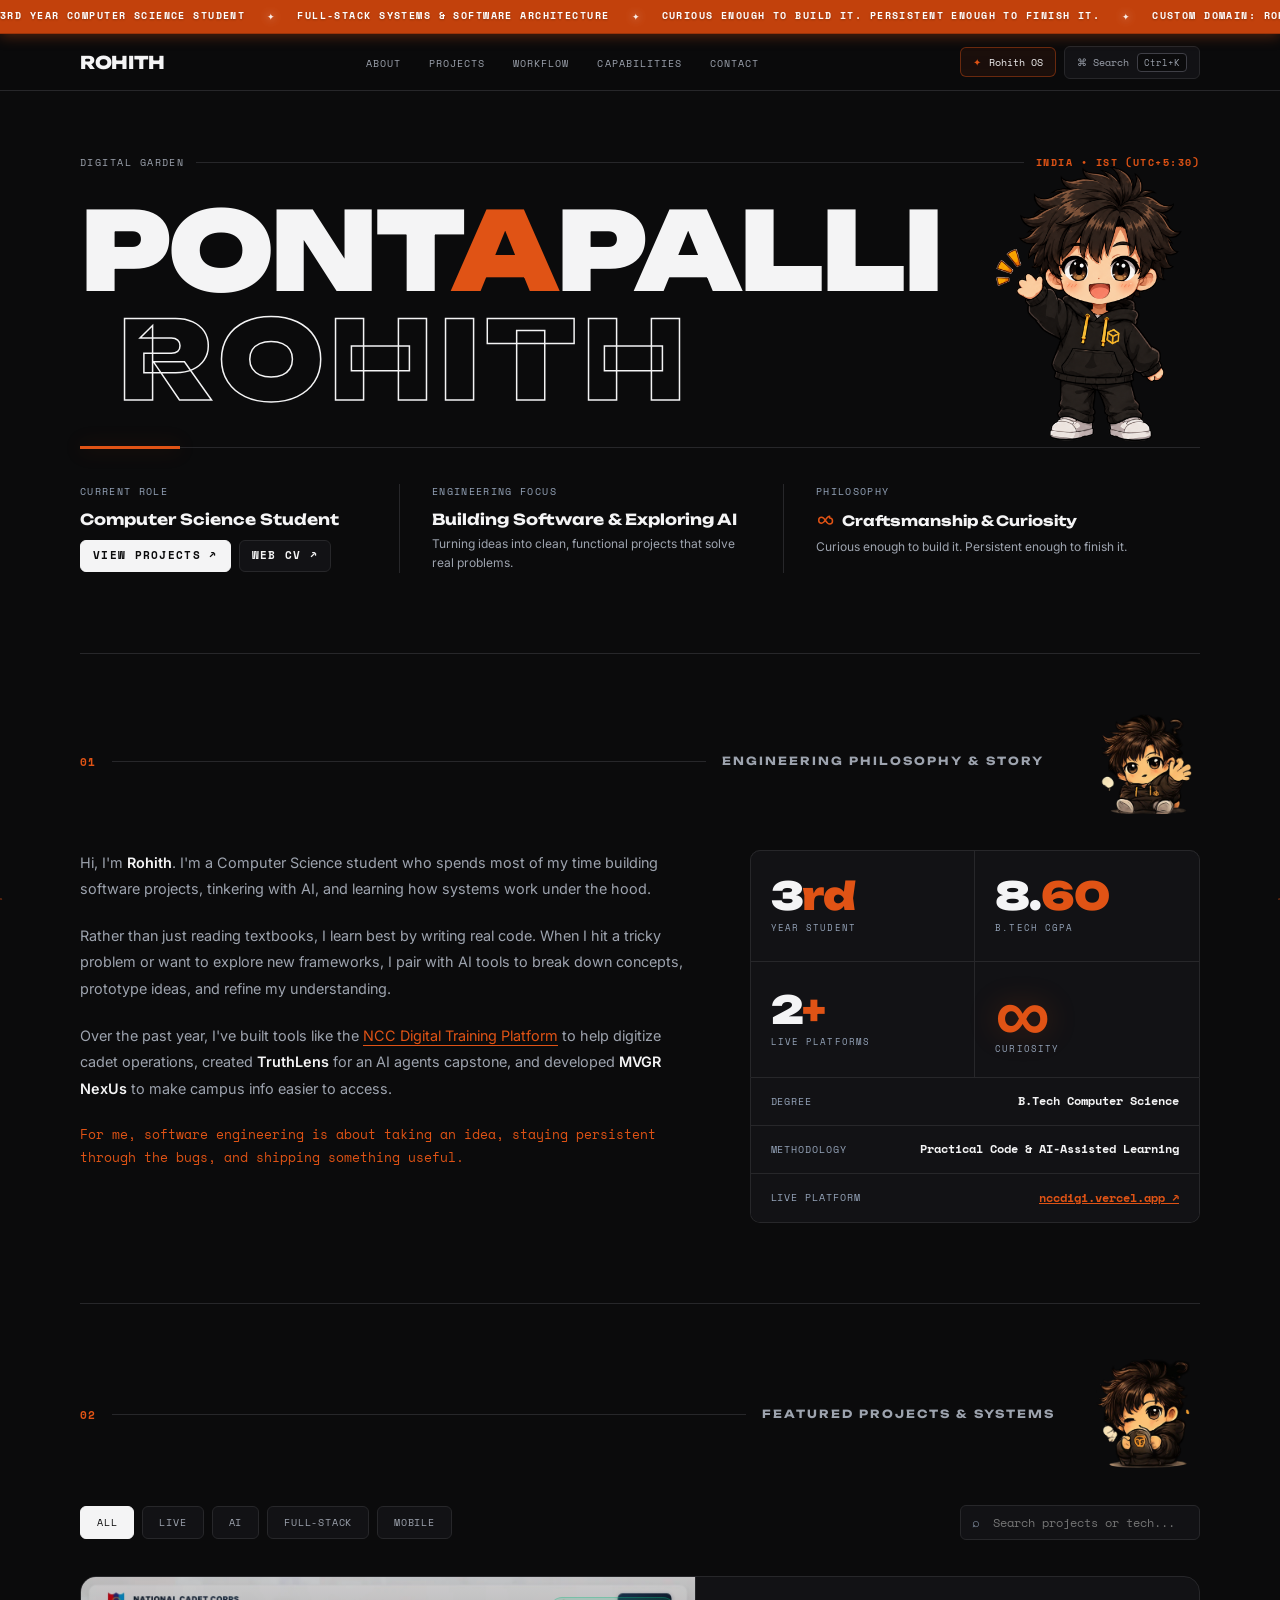
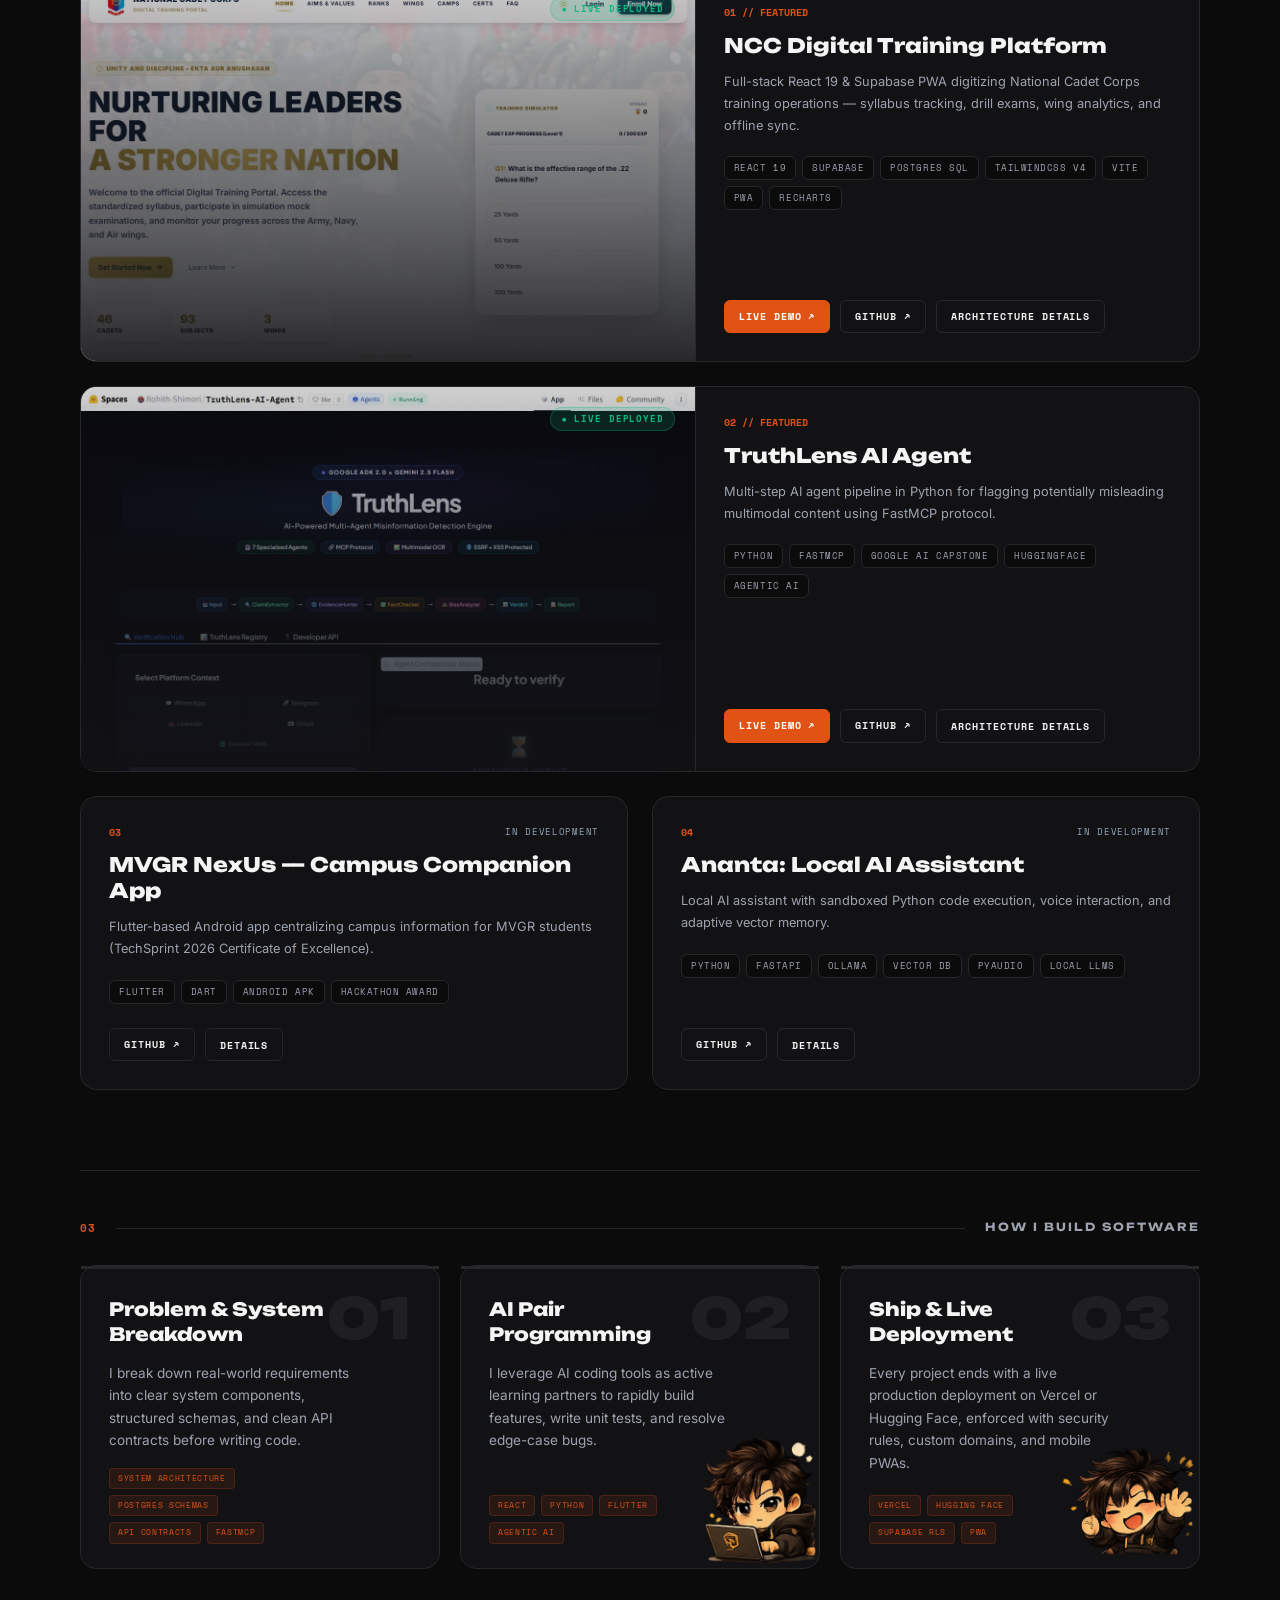
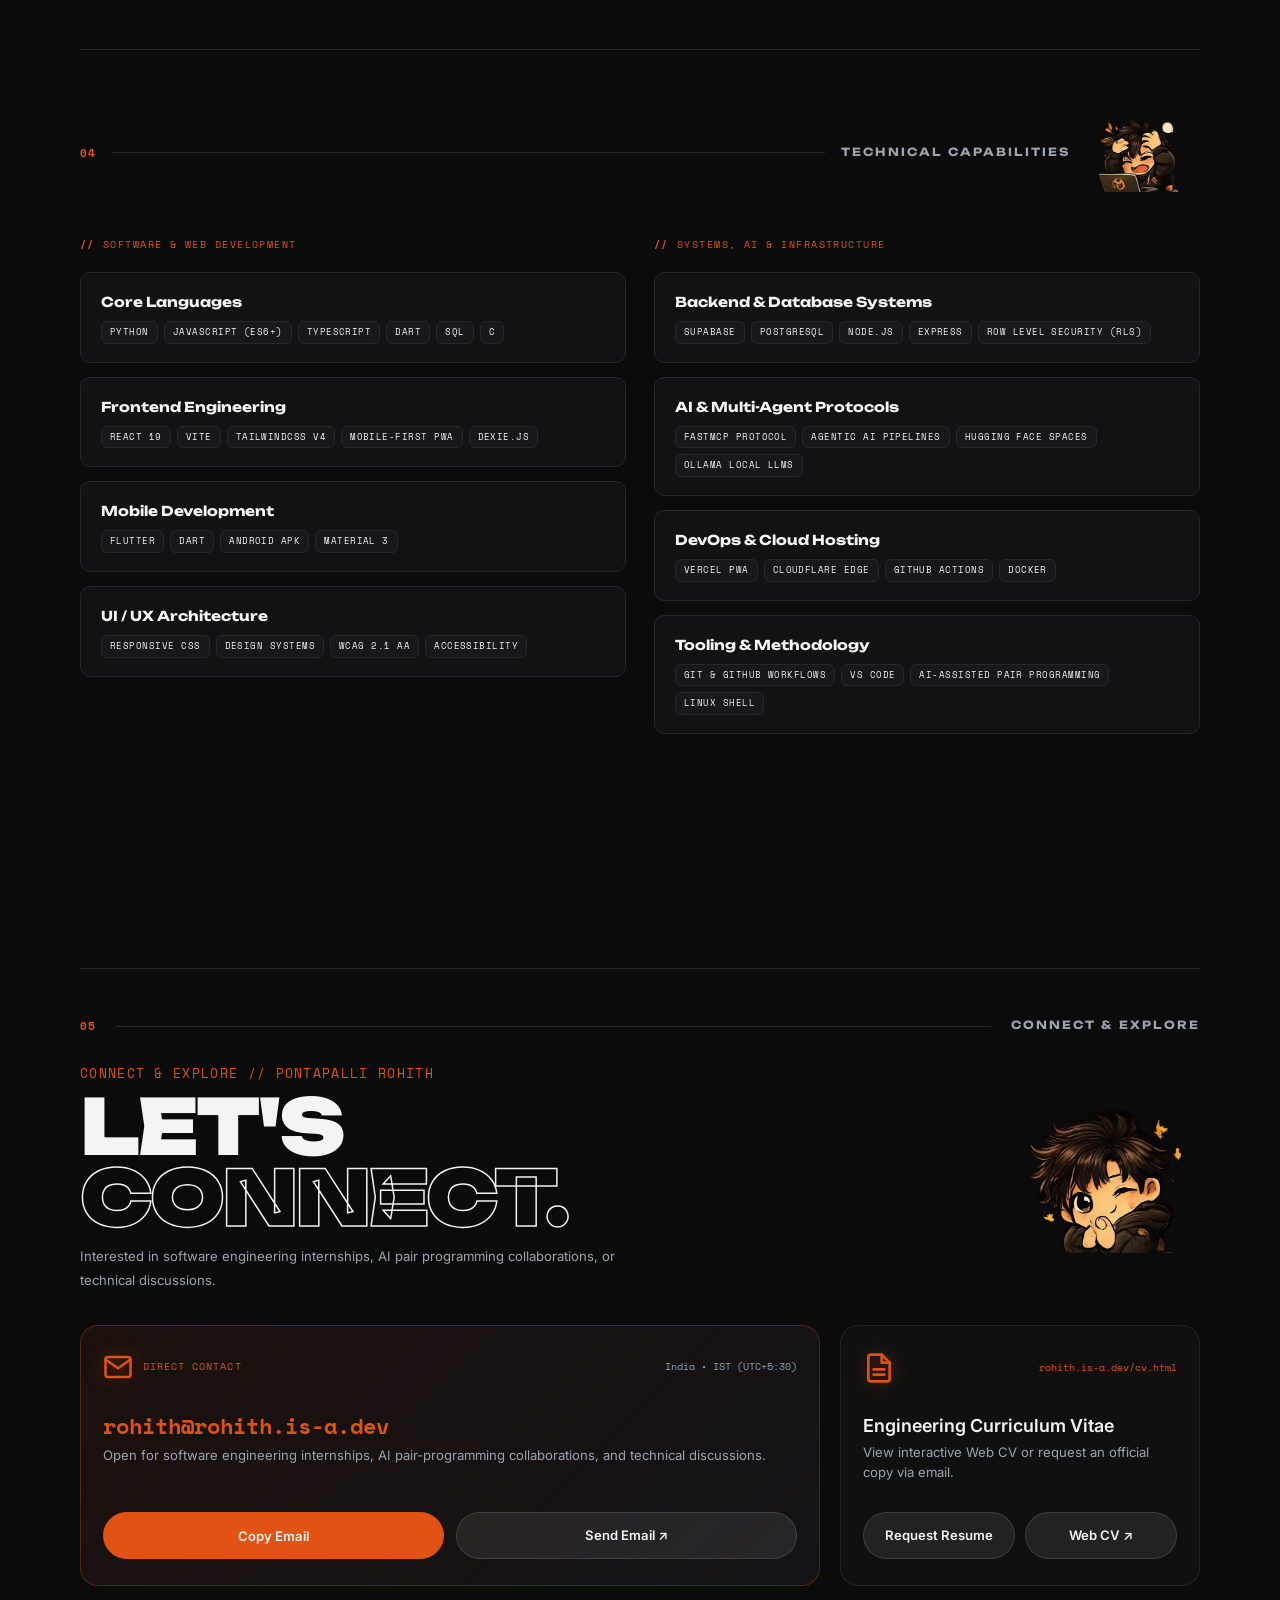
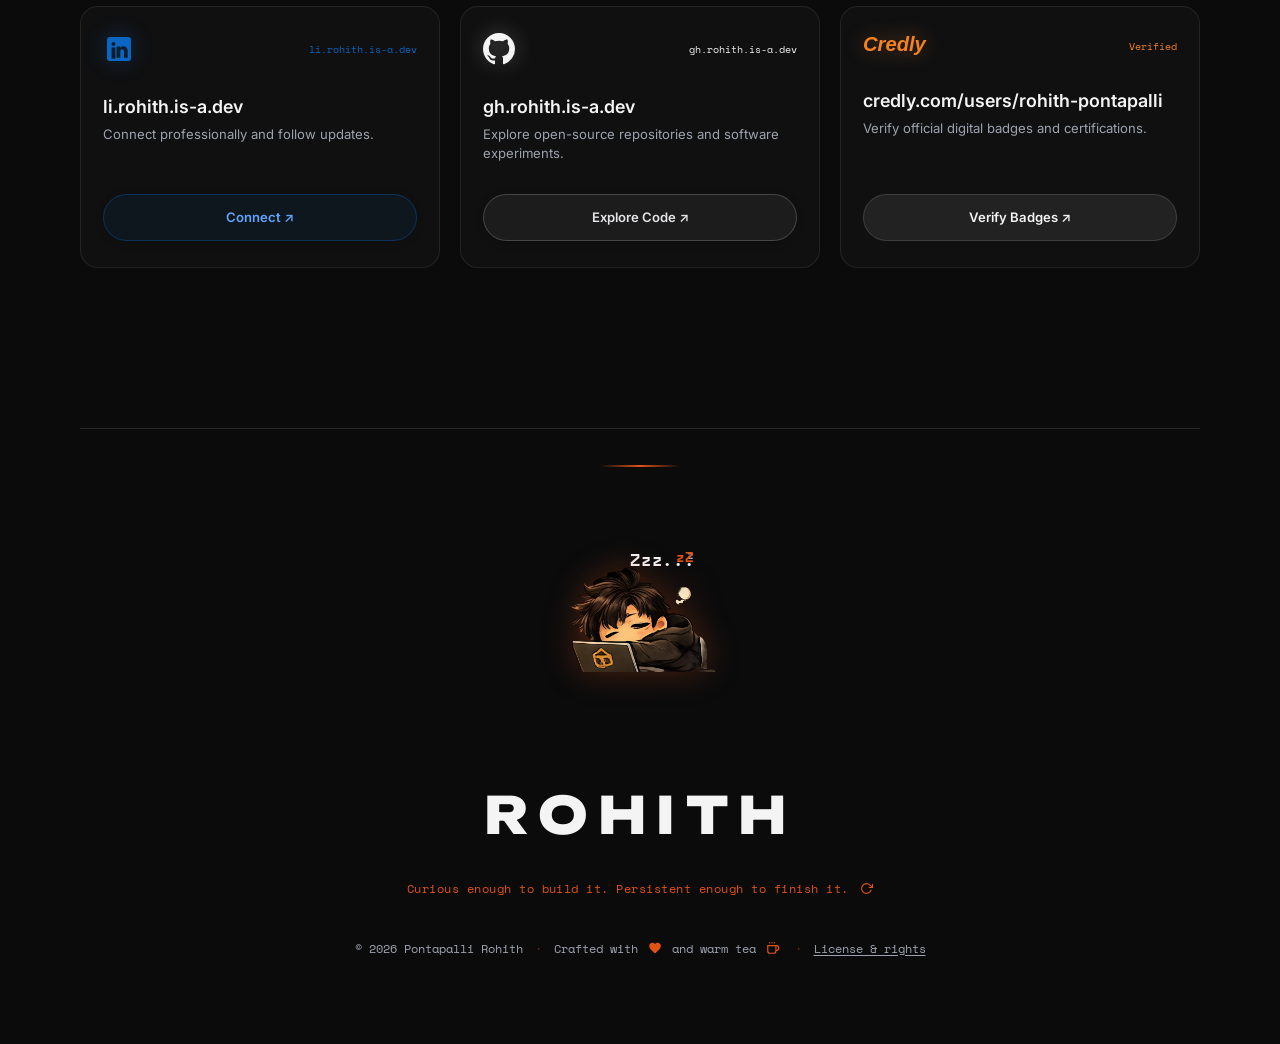
==== commit bc07a52a: "perf(audit): achieve 100 SEO & 100 Best Practices with accessible labels and contrast" ====
--- a/index.html
+++ b/index.html
@@ -274,7 +274,7 @@
   <!-- NAV -->
   <nav role="navigation" aria-label="Main navigation">
     <div class="nav-inner">
-      <a href="#" class="nav-logo" aria-label="Navigate to top" style="text-decoration:none">
+      <a href="#" class="nav-logo" aria-label="ROHITH - Navigate to top" style="text-decoration:none">
         <span
           style="font-family:var(--display); font-weight:800; font-size:1.1rem; letter-spacing:-0.02em; color:var(--paper)">ROHITH</span>
       </a>
@@ -289,7 +289,7 @@
         <a href="rohith-os.html" class="cmd-btn" style="text-decoration:none; border-color:rgba(224,83,21,0.4); background:rgba(224,83,21,0.08); color:var(--paper)">
           <span style="color:var(--accent)">✦</span> Rohith OS
         </a>
-        <button class="cmd-btn" id="cmdToggleBtn" aria-label="Open command palette (Ctrl+K)">
+        <button class="cmd-btn" id="cmdToggleBtn" aria-label="Search command palette (Ctrl+K)">
           ⌘ Search <span class="cmd-kbd">Ctrl+K</span>
         </button>
       </div>
@@ -722,9 +722,9 @@
         <div class="mascot-interactive-wrap" style="margin-bottom:24px">
           <div class="mascot-speech-bubble" id="footerBubble">5 more minutes... the code can wait... <svg class="b-icon" viewBox="0 0 24 24" fill="none" stroke="var(--accent)" stroke-width="2"><path d="M21 12.79A9 9 0 1 1 11.21 3 7 7 0 0 0 21 12.79z"/></svg></div>
           <div style="position:relative; display:inline-block">
-            <span class="zzz-particle zzz-1">z</span>
-            <span class="zzz-particle zzz-2">zZ</span>
-            <span class="zzz-particle zzz-3">Zzz...</span>
+            <span class="zzz-particle zzz-1" aria-hidden="true">z</span>
+            <span class="zzz-particle zzz-2" aria-hidden="true">zZ</span>
+            <span class="zzz-particle zzz-3" aria-hidden="true">Zzz...</span>
             <img src="mascot_need_sleep.webp" alt="Mini Roh Sleeping" class="mascot-interactive" width="160" height="160" loading="lazy" decoding="async" style="width:160px; height:160px; aspect-ratio:1/1; object-fit:contain; animation:floatCute 4.2s ease-in-out infinite; filter:drop-shadow(0 0 16px rgba(224,83,21,0.3))" onclick="triggerMascotClick(this, 'footerBubble', 'huh?! oh hi! you scrolled all the way down <svg class=\'b-icon\' viewBox=\'0 0 24 24\' fill=\'var(--accent)\' aria-hidden=\'true\'><path d=\'M12 21.35l-1.45-1.32C5.4 15.36 2 12.28 2 8.5 2 5.42 4.42 3 7.5 3c1.74 0 3.41.81 4.5 2.09C13.09 3.81 14.76 3 16.5 3 19.58 3 22 5.42 22 8.5c0 3.78-3.4 6.86-8.55 11.54L12 21.35z\'/></svg>')">
           </div>
         </div>
@@ -763,7 +763,7 @@
     <div class="cmd-modal-box">
       <input class="cmd-input-field" id="cmdInputField" placeholder="Type a command or search portfolio..."
         aria-label="Command search" autocomplete="off">
-      <div class="cmd-items-list" id="cmdItemsList" role="listbox"></div>
+      <div class="cmd-items-list" id="cmdItemsList" role="listbox" aria-label="Command search suggestions"></div>
     </div>
   </div>
 
--- a/css/styles.css
+++ b/css/styles.css
@@ -124,7 +124,7 @@
 
     /* Top Ticker - Signature Aerospace Orange Banner */
     .ticker {
-      background: var(--accent);
+      background: #C2410C;
       height: 34px;
       overflow: hidden;
       display: flex;
@@ -2342,7 +2342,7 @@
       right: 25px;
       font-family: var(--mono);
       font-weight: 800;
-      color: var(--accent);
+      color: #FB923C;
       pointer-events: none;
       user-select: none;
       animation: sleepZ 3.2s cubic-bezier(0.25, 1, 0.5, 1) infinite;
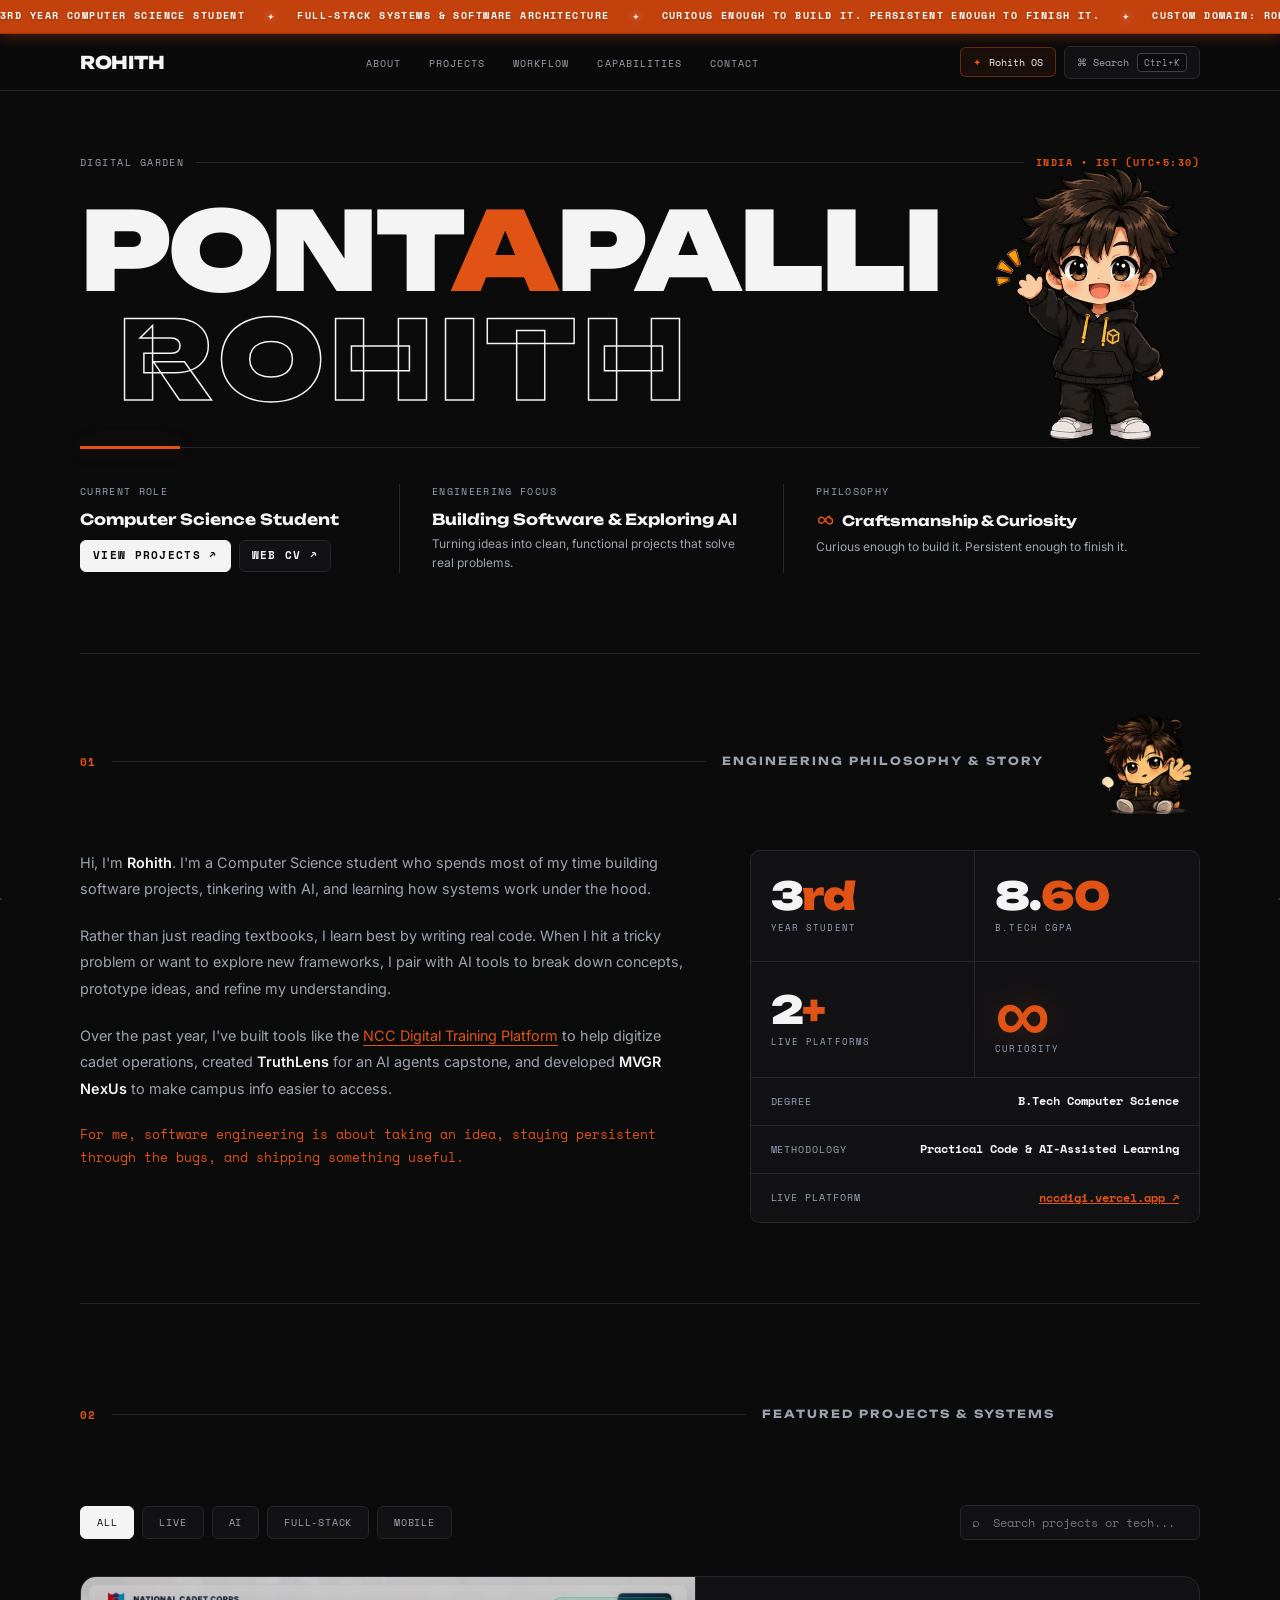
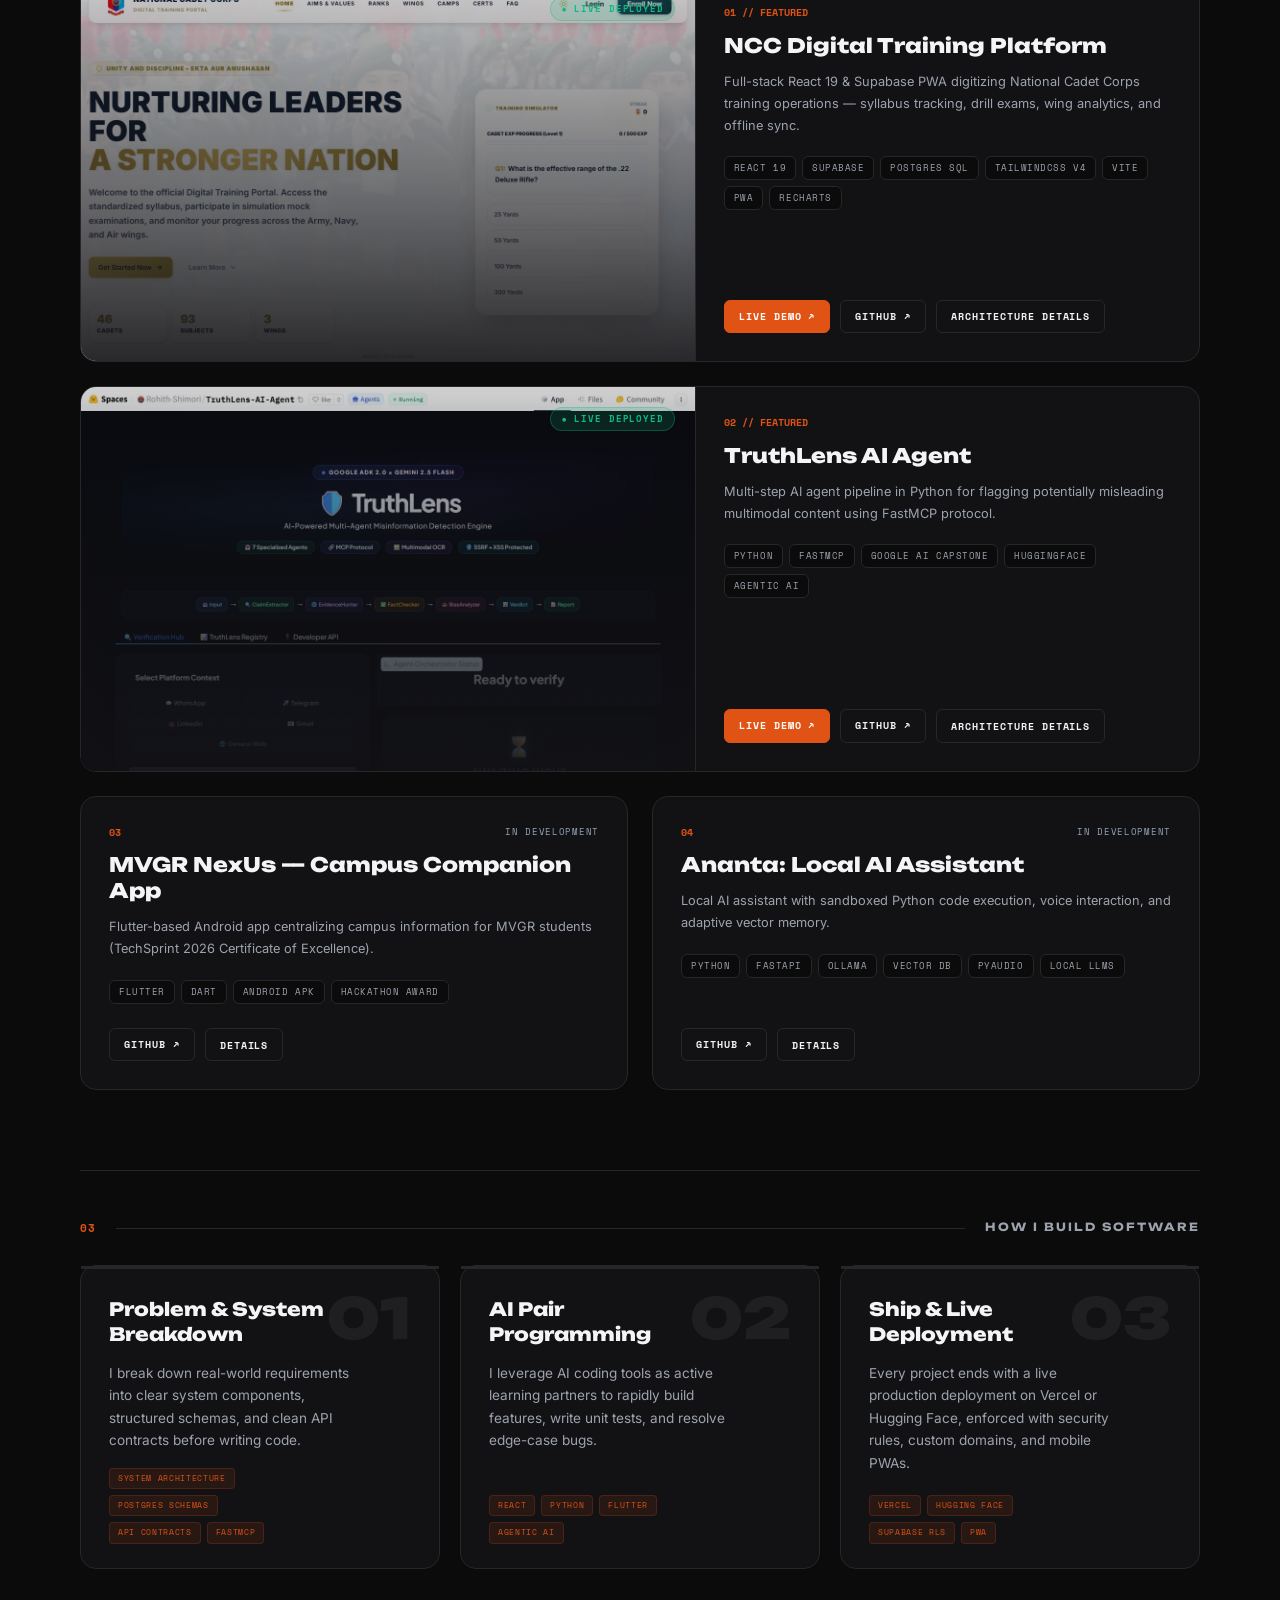
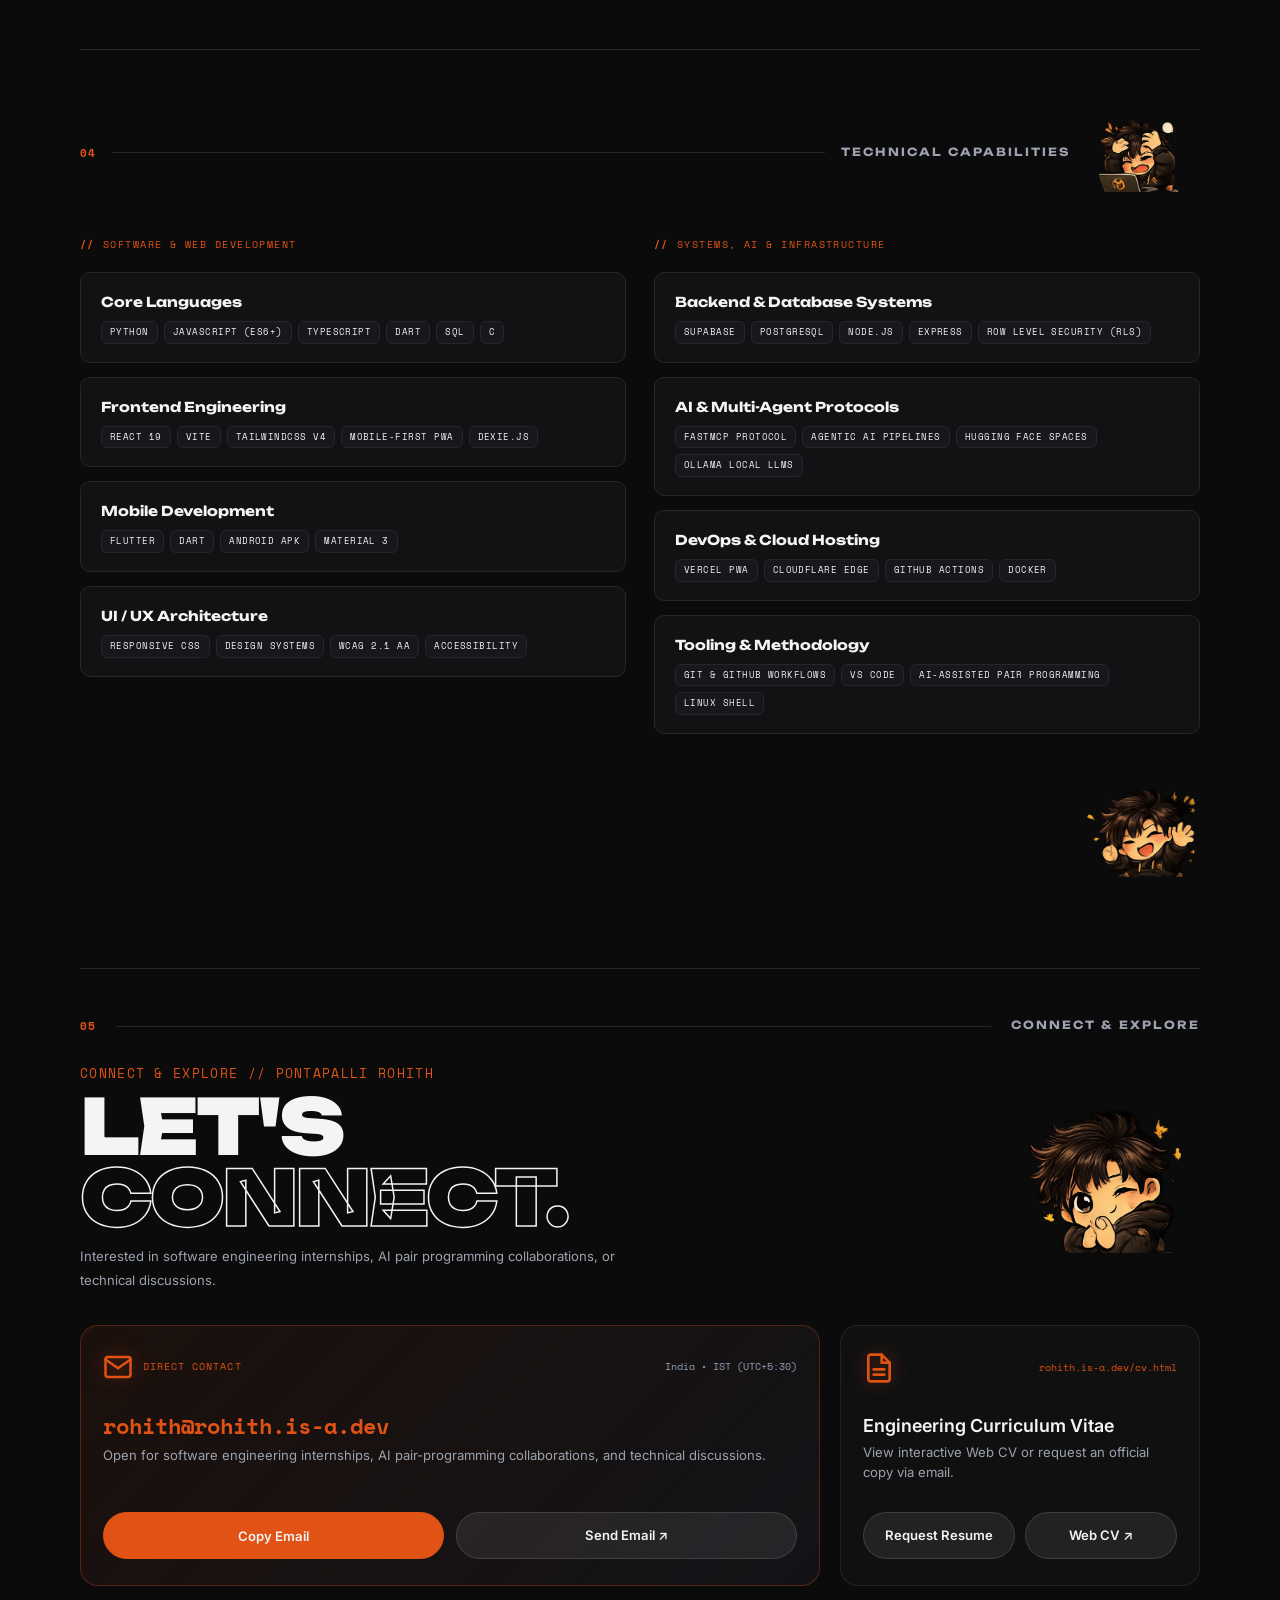
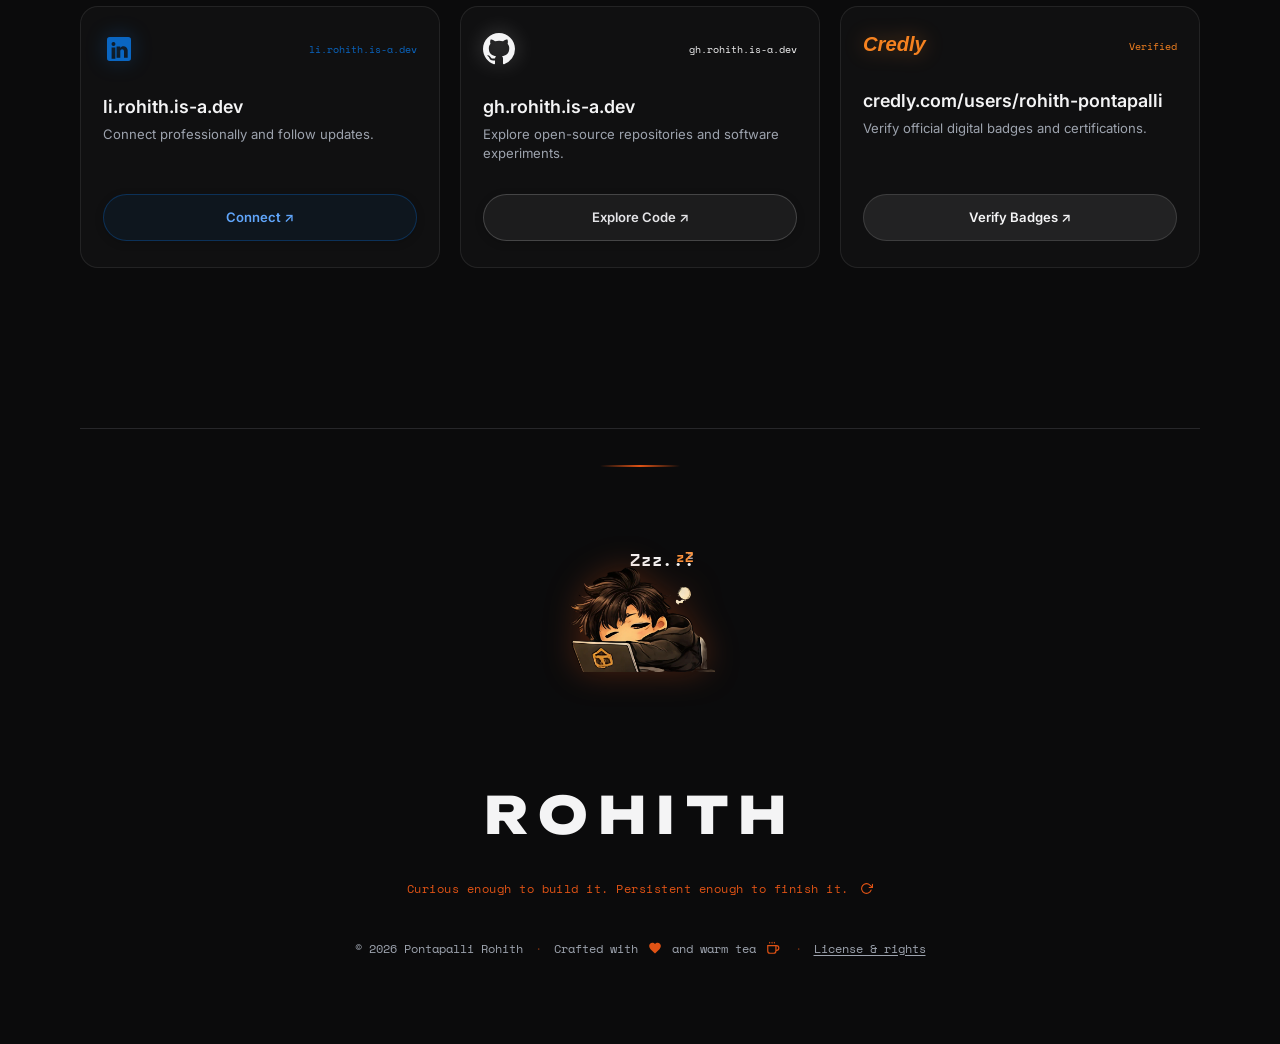
==== commit 7ea2debe: "perf & a11y: enforce strict artist stream matching, cut 5.8MB payload, and achieve 100/100/100/100 L" ====
--- a/index.html
+++ b/index.html
@@ -231,10 +231,17 @@
   <link rel="preload" as="image" href="mascot_wave.webp" type="image/webp">
   <link rel="preload" as="image" href="mascot-frames/center.webp" type="image/webp" fetchpriority="high">
   <link rel="prefetch" href="rohith-os.html">
+  <link rel="preload" as="style"
+    href="https://fonts.googleapis.com/css2?family=Inter:wght@400;600;700&family=Space+Mono:wght@400;700&family=Unbounded:wght@700;800&display=swap">
   <link
     href="https://fonts.googleapis.com/css2?family=Inter:wght@400;600;700&family=Space+Mono:wght@400;700&family=Unbounded:wght@700;800&display=swap"
-    rel="stylesheet">
-  <link rel="stylesheet" href="css/styles.css?v=2.5">
+    rel="stylesheet" media="print" onload="this.media='all'">
+  <noscript>
+    <link
+      href="https://fonts.googleapis.com/css2?family=Inter:wght@400;600;700&family=Space+Mono:wght@400;700&family=Unbounded:wght@700;800&display=swap"
+      rel="stylesheet">
+  </noscript>
+  <link rel="stylesheet" href="css/styles.css?v=2.6">
 </head>
 
 <body>
@@ -242,11 +249,9 @@
   <!-- MINI ROH ENTRANCE PRELOADER -->
   <div id="sitePreloader" class="site-preloader" aria-hidden="true">
     <div class="preloader-inner">
-      <!-- Mini Roh waving animation -->
+      <!-- Mini Roh waving mascot -->
       <div class="preloader-mascot-wrap">
-        <video class="preloader-mascot-video" autoplay loop muted playsinline preload="metadata" poster="mascot_wave.webp">
-          <source src="mascot_wave_animated.webm" type="video/webm">
-        </video>
+        <img class="preloader-mascot-img" src="mascot_wave.webp" alt="Mini Roh Waving" width="200" height="200" fetchpriority="high" decoding="sync">
       </div>
       <!-- Name + bar -->
       <div class="preloader-text-block">
@@ -606,7 +611,7 @@
         <div class="bento-contact-grid reveal">
 
           <!-- CARD 1: HERO PRIMARY EMAIL & AVAILABILITY TILE (2 SPAN) -->
-          <div class="bento-contact-card hero-email-card" tabindex="0" role="button" aria-label="Copy email address to clipboard" onclick="copyEmailToClipboard()" onkeydown="if(event.key==='Enter'||event.key===' '){event.preventDefault();copyEmailToClipboard()}">
+          <div class="bento-contact-card hero-email-card">
             <div class="bento-card-top">
               <div style="display:flex; align-items:center; gap:10px">
                 <svg width="30" height="30" viewBox="0 0 24 24" fill="none" stroke="#E05315" stroke-width="2"
@@ -626,14 +631,13 @@
             <div style="display:flex; gap:12px; flex-wrap:wrap">
               <button class="bento-pill-btn" id="copyEmailBadgeBtn" type="button"
                 style="flex:1; background:var(--accent); border-color:var(--accent); color:var(--paper)"
-                onclick="event.stopPropagation(); copyEmailToClipboard()">Copy Email</button>
-              <a href="mailto:rohith@rohith.is-a.dev" class="bento-pill-btn" style="flex:1"
-                onclick="event.stopPropagation()">Send Email ↗</a>
+                onclick="copyEmailToClipboard()">Copy Email</button>
+              <a href="mailto:rohith@rohith.is-a.dev" class="bento-pill-btn" style="flex:1">Send Email ↗</a>
             </div>
           </div>
 
           <!-- CARD 2: OFFICIAL RESUME / CV TILE (TOP ROW) -->
-          <div class="bento-contact-card resume" tabindex="0" role="button" aria-label="Open Web CV" onclick="window.open('https://rohith.is-a.dev/cv.html','_blank')" onkeydown="if(event.key==='Enter'||event.key===' '){event.preventDefault();window.open('https://rohith.is-a.dev/cv.html','_blank')}">
+          <div class="bento-contact-card resume">
             <div class="bento-card-top">
               <svg width="32" height="32" viewBox="0 0 24 24" fill="none" stroke="#E05315" stroke-width="2"
                 stroke-linecap="round" stroke-linejoin="round" aria-hidden="true" style="filter:drop-shadow(0 0 10px rgba(224,83,21,0.4))">
--- a/css/styles.css
+++ b/css/styles.css
@@ -2351,13 +2351,13 @@
 
     .zzz-1 {
       font-size: 0.7rem;
-      color: var(--text-dim);
+      color: #A1A1AA;
       animation-delay: 0s;
     }
 
     .zzz-2 {
       font-size: 0.88rem;
-      color: var(--accent);
+      color: #FB923C;
       animation-delay: 1.05s;
     }
 
@@ -2411,11 +2411,12 @@
       50%       { transform: translateY(-10px); }
     }
 
-    .preloader-mascot-video {
+    .preloader-mascot-video,
+    .preloader-mascot-img {
       width: 100%;
       height: 100%;
       object-fit: contain;
-      /* transparent webm — background shows through */
+      /* transparent webp/webm — background shows through */
     }
 
     .preloader-text-block {
